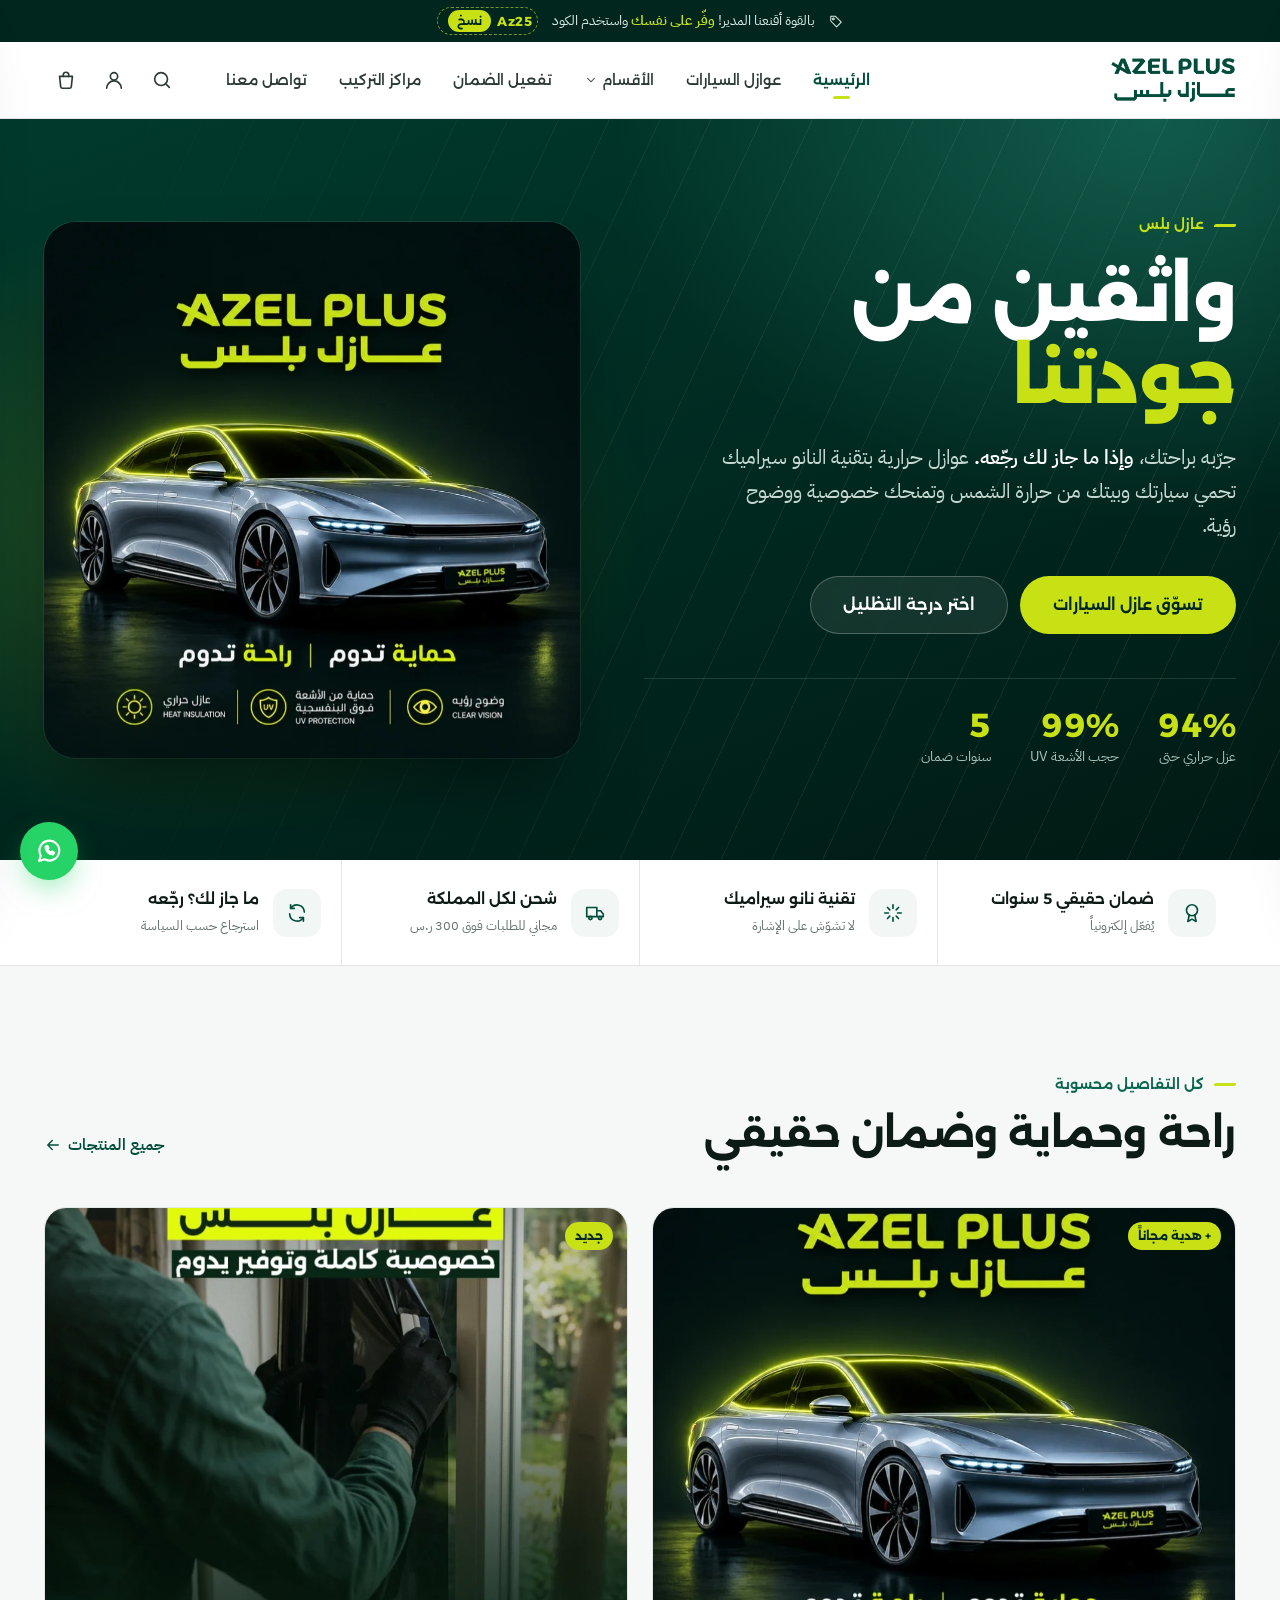
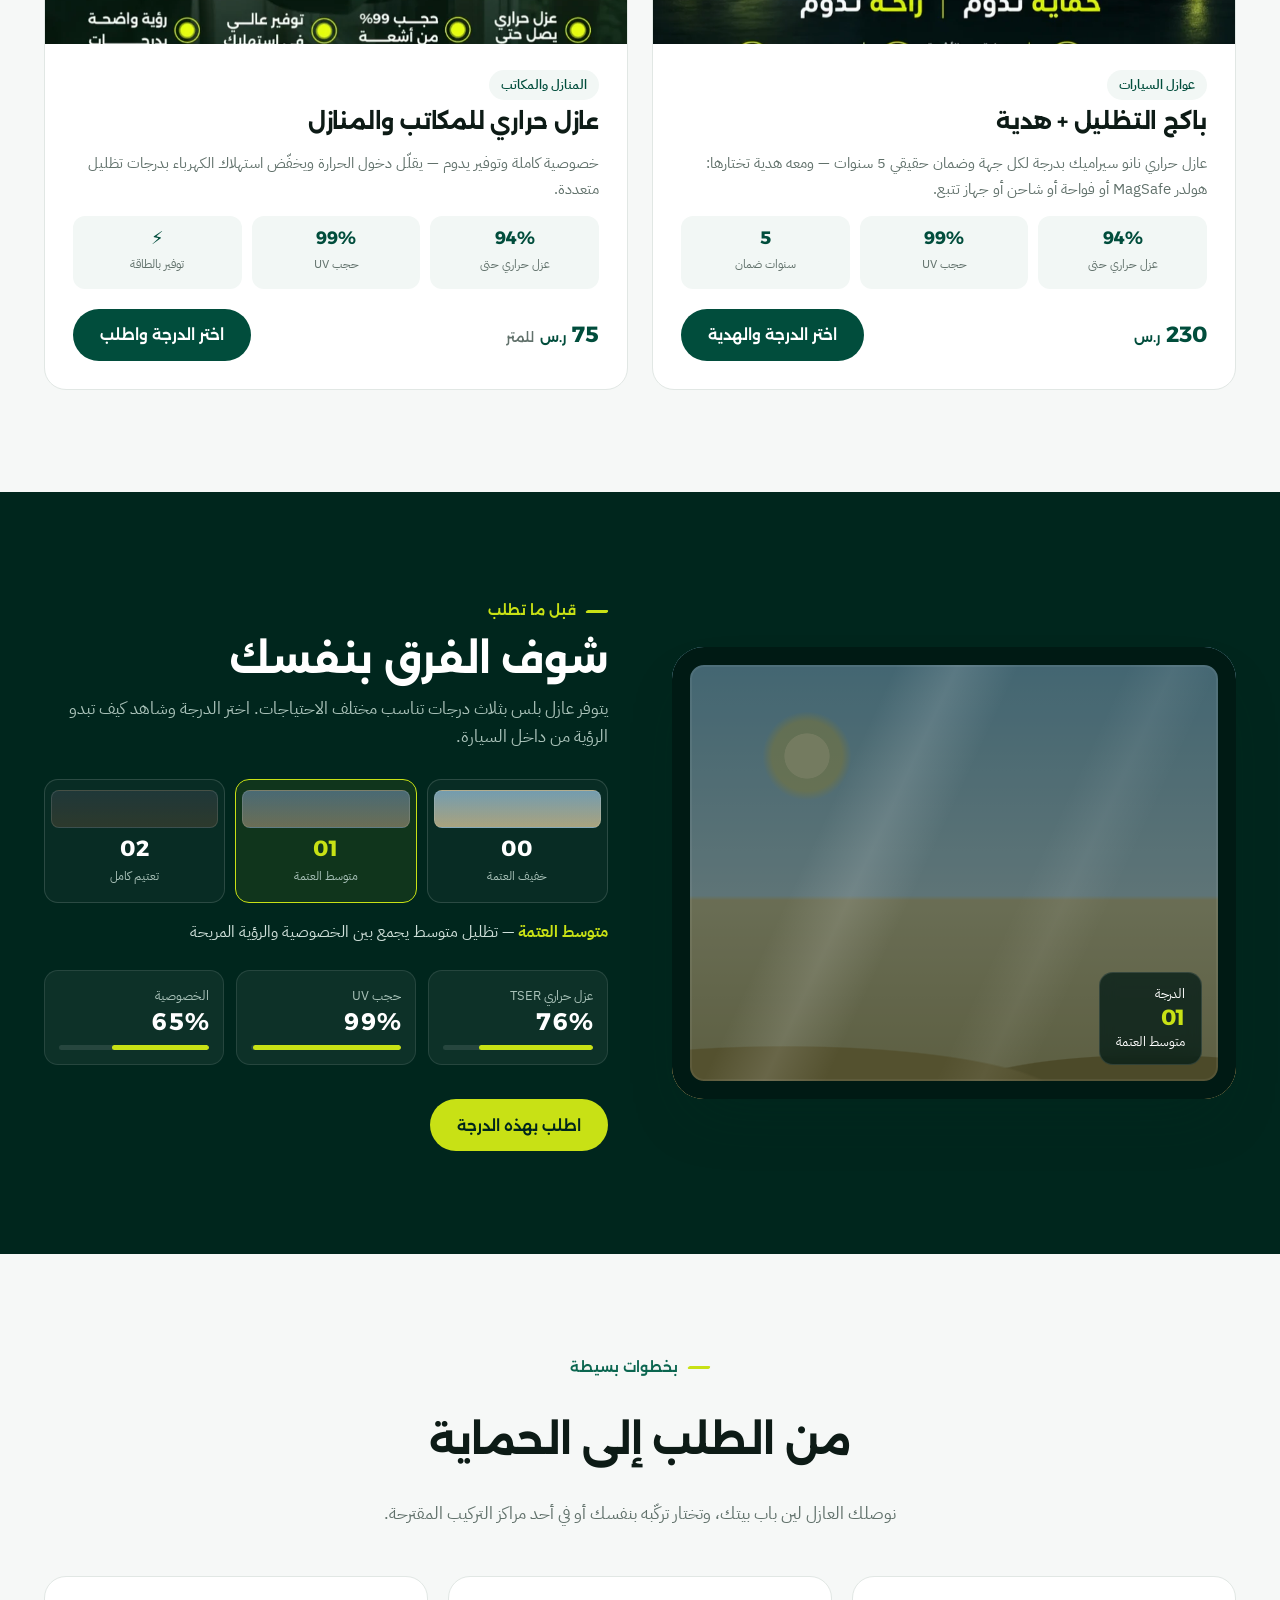
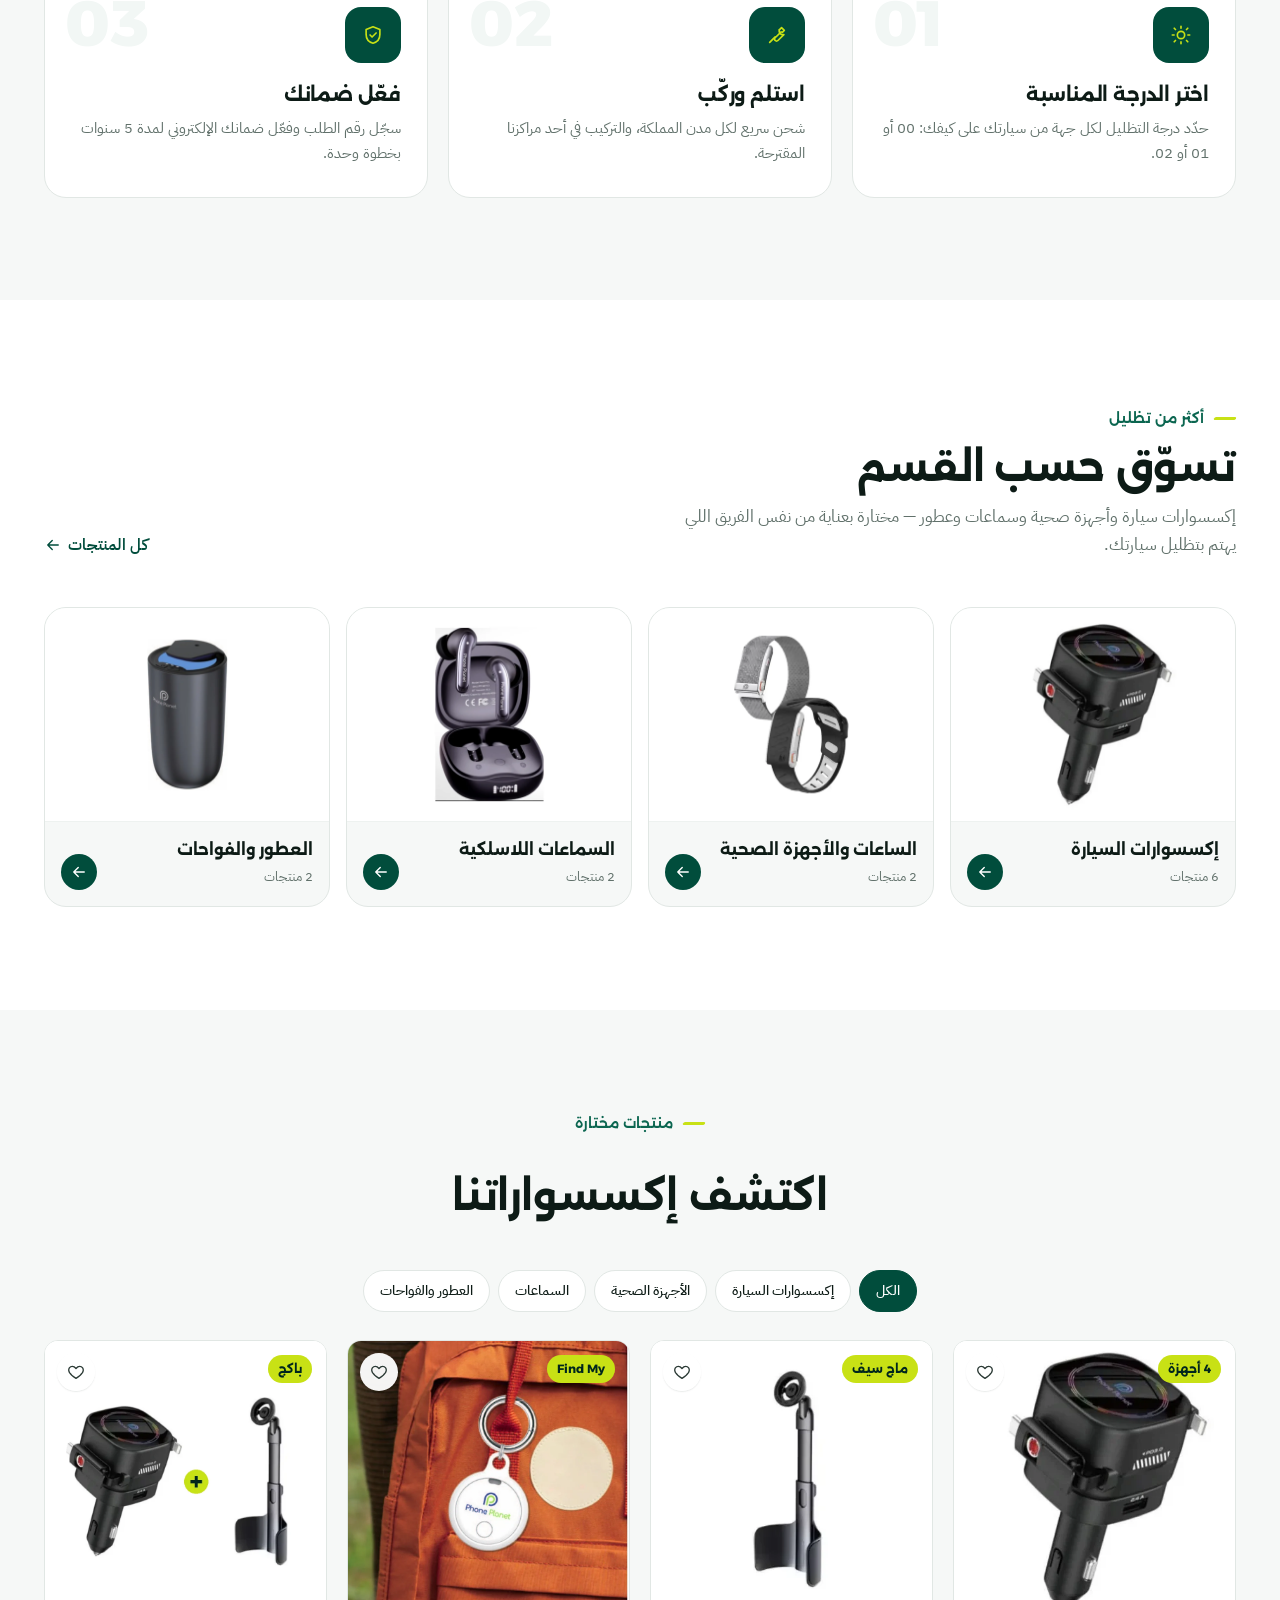
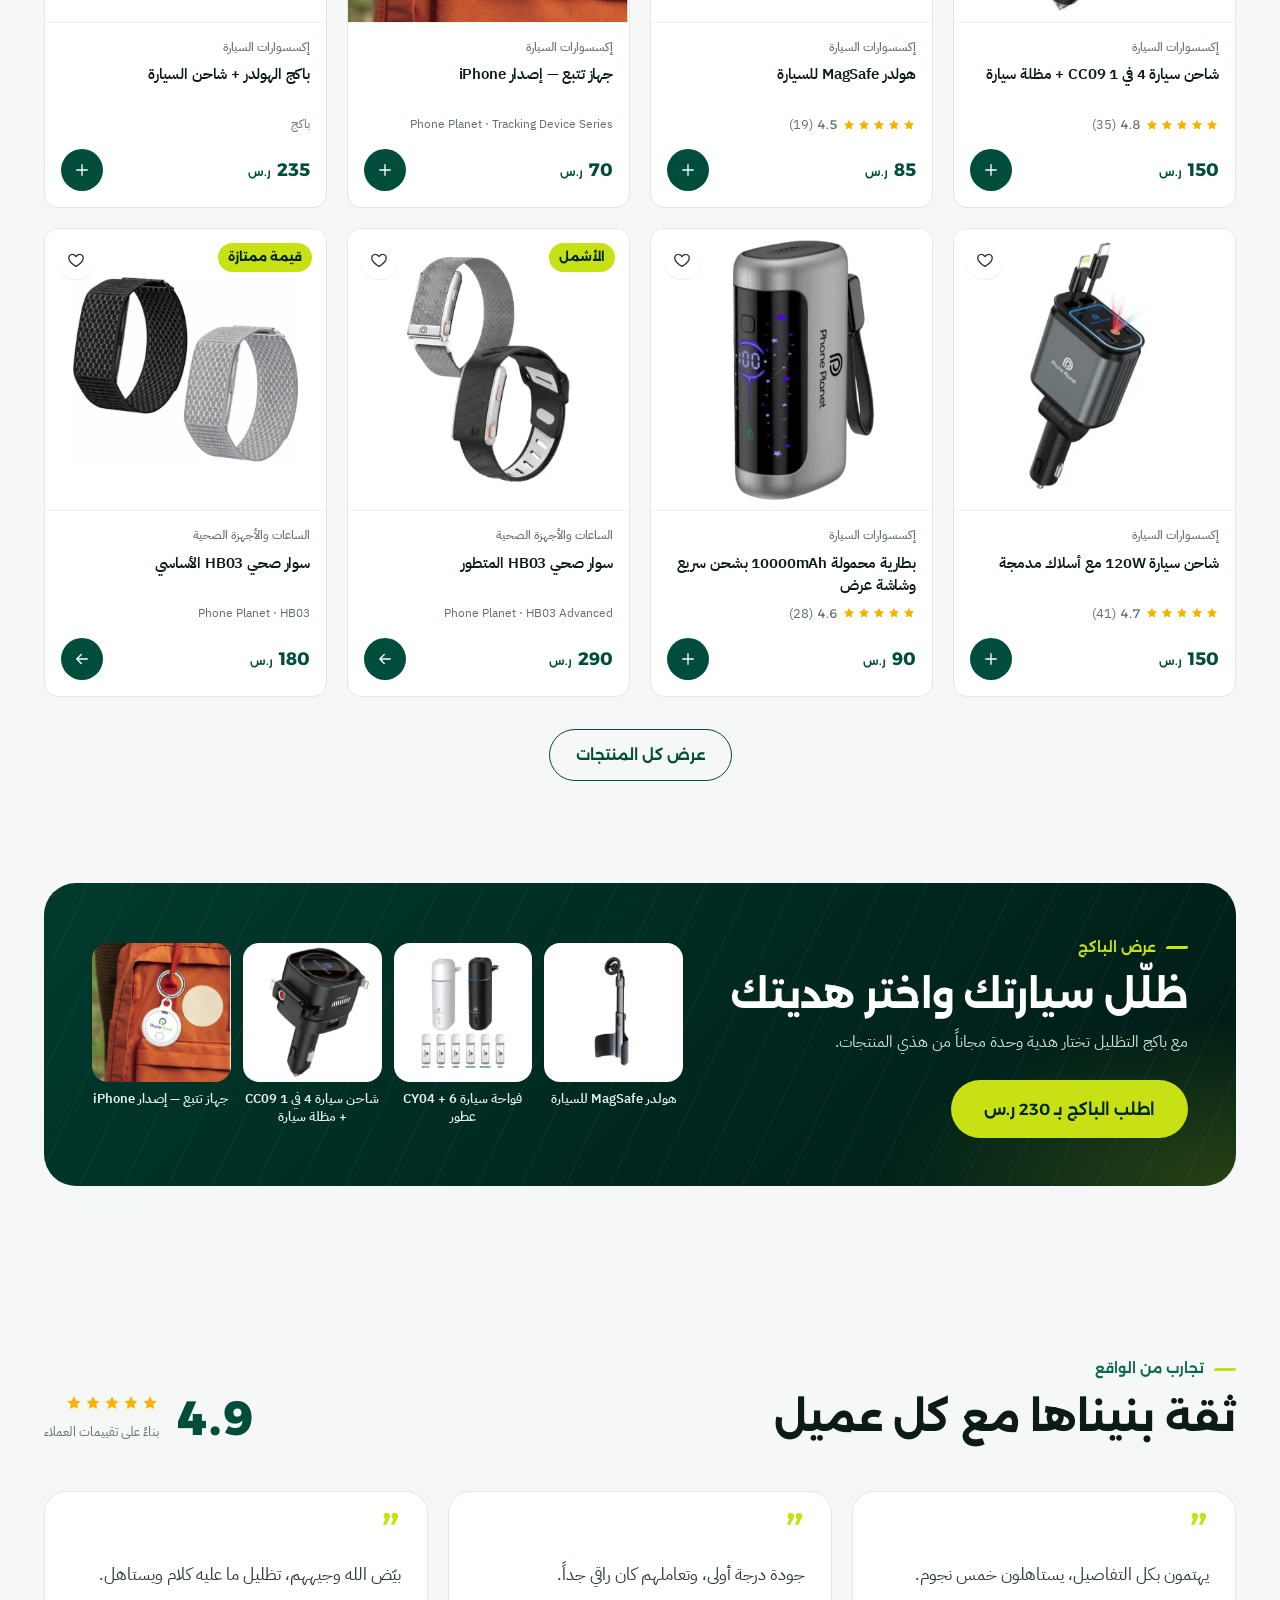
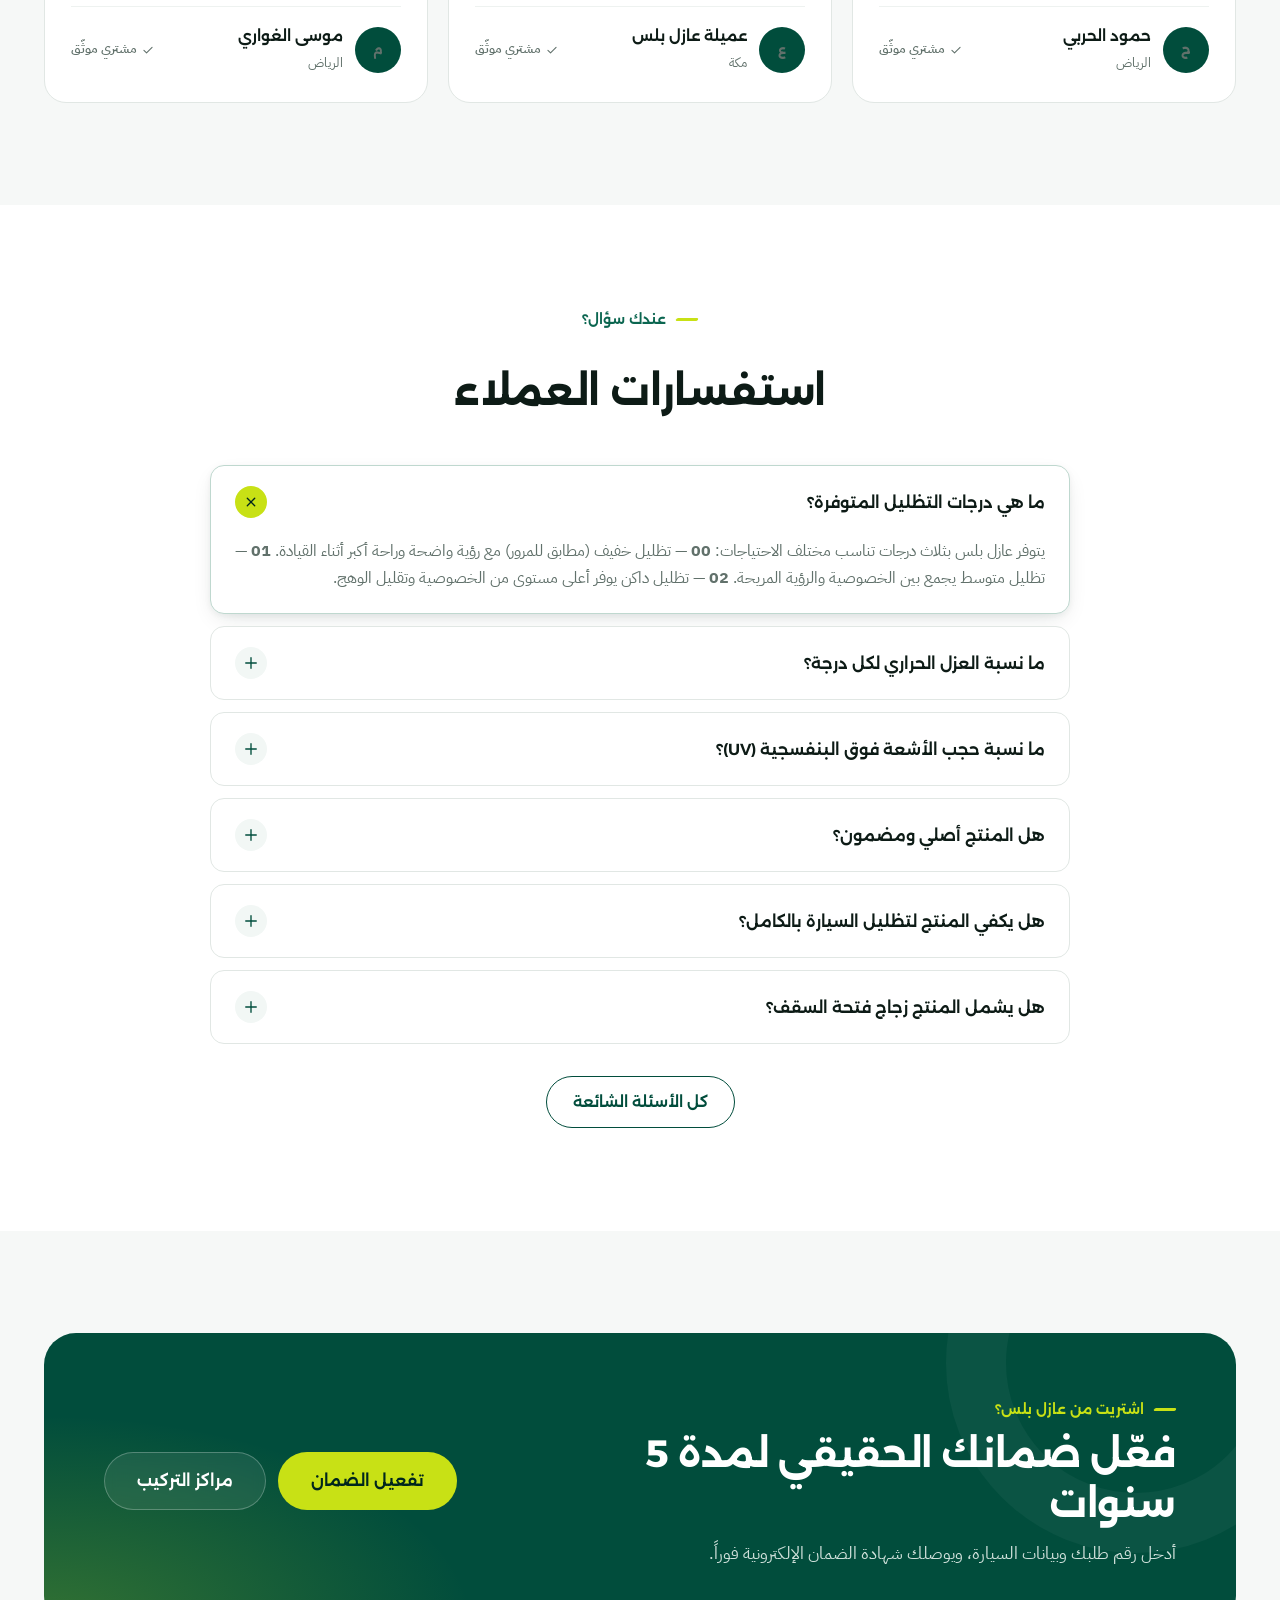
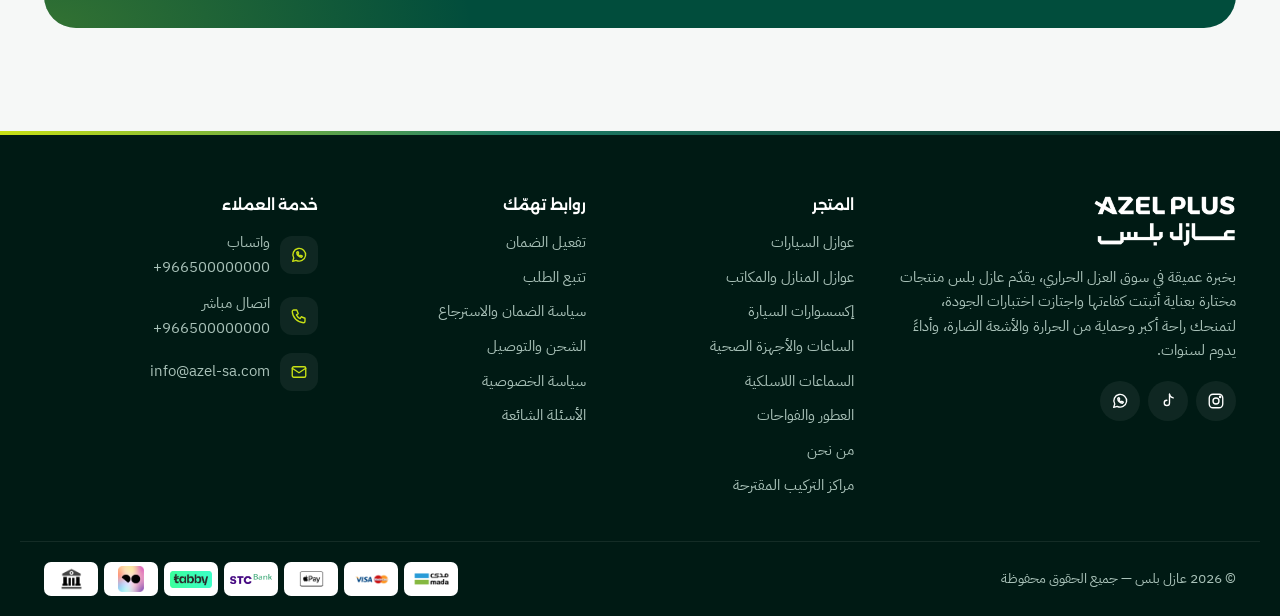
==== index.html @ fbd237c5 "Fix horizontal overflow on mobile - Shop: category pills row widened the grid column to 645px; let l" ====
<!doctype html>
<html lang="ar" dir="rtl">
<head>
  <meta charset="utf-8">
  <meta name="viewport" content="width=device-width, initial-scale=1">
  <title>عازل بلس | عازل حراري وتظليل سيارات ضد حرارة الشمس</title>
  <meta name="description" content="عازل بلس — عوازل حرارية بتقنية النانو سيراميك للسيارات والمنازل والمكاتب، حجب 99% من الأشعة فوق البنفسجية وضمان حقيقي 5 سنوات.">
  <meta name="theme-color" content="#014D3C">
  <link rel="icon" href="assets/img/logo.webp">
  <link rel="preconnect" href="https://fonts.googleapis.com">
  <link rel="preconnect" href="https://fonts.gstatic.com" crossorigin>
  <link href="https://fonts.googleapis.com/css2?family=Alexandria:wght@400;500;600;700;800&family=IBM+Plex+Sans+Arabic:wght@400;500;600;700&display=swap" rel="stylesheet">
  <link rel="stylesheet" href="assets/css/style.css?v=17">
</head>
<body>
<div id="site-header"></div>

<main>
  <!-- HERO -->
  <section class="hero on-dark">
    <div class="container hero-inner">
      <div>
        <span class="eyebrow">عازل بلس</span>
        <h1>واثقين من <em>جودتنا</em></h1>
        <p class="hero-lead">جرّبه براحتك، <strong>وإذا ما جاز لك رجّعه.</strong> عوازل حرارية بتقنية النانو سيراميك تحمي سيارتك وبيتك من حرارة الشمس وتمنحك خصوصية ووضوح رؤية.</p>
        <div class="hero-cta">
          <a href="product.html?id=car-film" class="btn btn-lime btn-lg">تسوّق عازل السيارات</a>
          <a href="#tint" class="btn btn-ghost-light btn-lg">اختر درجة التظليل</a>
        </div>
        <div class="hero-stats">
          <div><b class="num">94%</b><span>عزل حراري حتى</span></div>
          <div><b class="num">99%</b><span>حجب الأشعة UV</span></div>
          <div><b class="num">5</b><span>سنوات ضمان</span></div>
        </div>
      </div>
      <div class="hero-visual">
        <div class="hero-frame"><img src="assets/img/product-car.webp" alt="سيارة بعازل حراري من عازل بلس" width="900" height="898"></div>
      </div>
    </div>
  </section>

  <!-- TRUST -->
  <section class="trust">
    <div class="container trust-grid">
      <div class="trust-item"><span class="ico" data-i="award"></span><div><b>ضمان حقيقي 5 سنوات</b><span>يُفعّل إلكترونياً</span></div></div>
      <div class="trust-item"><span class="ico" data-i="sparkle"></span><div><b>تقنية نانو سيراميك</b><span>لا تشوّش على الإشارة</span></div></div>
      <div class="trust-item"><span class="ico" data-i="truck"></span><div><b>شحن لكل المملكة</b><span>مجاني للطلبات فوق 300 ر.س</span></div></div>
      <div class="trust-item"><span class="ico" data-i="refresh"></span><div><b>ما جاز لك؟ رجّعه</b><span>استرجاع حسب السياسة</span></div></div>
    </div>
  </section>

  <!-- MAIN PRODUCTS -->
  <section class="section">
    <div class="container">
      <div class="section-head">
        <div>
          <span class="eyebrow">كل التفاصيل محسوبة</span>
          <h2 class="section-title">راحة وحماية وضمان حقيقي</h2>
        </div>
        <a href="shop.html" class="link">جميع المنتجات <svg class="i i-sm" viewBox="0 0 24 24"><path d="M19 12H5M11 6l-6 6 6 6"/></svg></a>
      </div>
      <div class="feature-grid">
        <article class="feature-card reveal">
          <span class="badge">+ هدية مجاناً</span>
          <a href="product.html?id=car-film" class="feature-media"><img src="assets/img/product-car.webp" alt="عازل حراري للسيارات" loading="lazy"></a>
          <div class="feature-body">
            <div>
              <span class="chip">عوازل السيارات</span>
              <h3 class="mt-1"><a href="product.html?id=car-film">باكج التظليل + هدية</a></h3>
            </div>
            <p class="lead">عازل حراري نانو سيراميك بدرجة لكل جهة وضمان حقيقي 5 سنوات — ومعه هدية تختارها: هولدر MagSafe أو فواحة أو شاحن أو جهاز تتبع.</p>
            <div class="spec-list">
              <div class="spec"><b>94%</b><span>عزل حراري حتى</span></div>
              <div class="spec"><b>99%</b><span>حجب UV</span></div>
              <div class="spec"><b>5</b><span>سنوات ضمان</span></div>
            </div>
            <div class="feature-foot">
              <span class="price">230 <span class="cur">ر.س</span></span>
              <a href="product.html?id=car-film" class="btn">اختر الدرجة والهدية</a>
            </div>
          </div>
        </article>
        <article class="feature-card reveal">
          <span class="badge">جديد</span>
          <a href="product.html?id=home-film" class="feature-media"><img src="assets/img/product-home.webp" alt="عازل حراري للمنازل والمكاتب" loading="lazy"></a>
          <div class="feature-body">
            <div>
              <span class="chip">المنازل والمكاتب</span>
              <h3 class="mt-1"><a href="product.html?id=home-film">عازل حراري للمكاتب والمنازل</a></h3>
            </div>
            <p class="lead">خصوصية كاملة وتوفير يدوم — يقلّل دخول الحرارة ويخفّض استهلاك الكهرباء بدرجات تظليل متعددة.</p>
            <div class="spec-list">
              <div class="spec"><b>94%</b><span>عزل حراري حتى</span></div>
              <div class="spec"><b>99%</b><span>حجب UV</span></div>
              <div class="spec"><b>⚡</b><span>توفير بالطاقة</span></div>
            </div>
            <div class="feature-foot">
              <span class="price">75 <span class="cur">ر.س</span> <small>للمتر</small></span>
              <a href="product.html?id=home-film" class="btn">اختر الدرجة واطلب</a>
            </div>
          </div>
        </article>
      </div>
    </div>
  </section>

  <!-- TINT EXPLORER -->
  <section class="section bg-green on-dark" id="tint">
    <div class="container tint" data-tint data-default="01">
      <div class="tint-preview" aria-hidden="true">
        <div class="sun"></div><div class="dunes"></div>
        <div class="glass"></div><div class="glare"></div><div class="frame"></div>
        <div class="label">الدرجة<b data-t="label">01</b><span data-t="name">تظليل متوسط</span></div>
      </div>
      <div>
        <span class="eyebrow">قبل ما تطلب</span>
        <h2 class="section-title">شوف الفرق بنفسك</h2>
        <p class="section-sub">يتوفر عازل بلس بثلاث درجات تناسب مختلف الاحتياجات. اختر الدرجة وشاهد كيف تبدو الرؤية من داخل السيارة.</p>
        <div class="grades"></div>
        <p class="mt-2" style="color:#CFE0DA"><b style="color:var(--lime)" data-t="name"></b> — <span data-t="desc"></span></p>
        <div class="tint-stats">
          <div class="meter"><span>عزل حراري TSER</span><b class="num" data-t="heat">76%</b><div class="bar"><i data-bar="heat"></i></div></div>
          <div class="meter"><span>حجب UV</span><b class="num" data-t="uv">99%</b><div class="bar"><i data-bar="uv"></i></div></div>
          <div class="meter"><span>الخصوصية</span><b class="num" data-t="privacy">65%</b><div class="bar"><i data-bar="privacy"></i></div></div>
        </div>
        <div class="hero-cta"><a href="product.html?id=car-film" class="btn btn-lime" id="tint-cta">اطلب بهذه الدرجة</a></div>
      </div>
    </div>
  </section>

  <!-- HOW IT WORKS -->
  <section class="section">
    <div class="container">
      <div class="section-head center">
        <span class="eyebrow">بخطوات بسيطة</span>
        <h2 class="section-title">من الطلب إلى الحماية</h2>
        <p class="section-sub">نوصلك العازل لين باب بيتك، وتختار تركّبه بنفسك أو في أحد مراكز التركيب المقترحة.</p>
      </div>
      <div class="steps">
        <div class="step reveal"><span class="ico" data-i="sun"></span><h3>اختر الدرجة المناسبة</h3><p>حدّد درجة التظليل لكل جهة من سيارتك على كيفك: 00 أو 01 أو 02.</p></div>
        <div class="step reveal"><span class="ico" data-i="tool"></span><h3>استلم وركّب</h3><p>شحن سريع لكل مدن المملكة، والتركيب في أحد مراكزنا المقترحة.</p></div>
        <div class="step reveal"><span class="ico" data-i="shield"></span><h3>فعّل ضمانك</h3><p>سجّل رقم الطلب وفعّل ضمانك الإلكتروني لمدة 5 سنوات بخطوة وحدة.</p></div>
      </div>
    </div>
  </section>

  <!-- SHOP BY CATEGORY -->
  <section class="section bg-white">
    <div class="container">
      <div class="section-head">
        <div>
          <span class="eyebrow">أكثر من تظليل</span>
          <h2 class="section-title">تسوّق حسب القسم</h2>
          <p class="section-sub">إكسسوارات سيارة وأجهزة صحية وسماعات وعطور — مختارة بعناية من نفس الفريق اللي يهتم بتظليل سيارتك.</p>
        </div>
        <a href="shop.html" class="link">كل المنتجات <svg class="i i-sm" viewBox="0 0 24 24"><path d="M19 12H5M11 6l-6 6 6 6"/></svg></a>
      </div>
      <div class="cat-tiles" id="cat-tiles"></div>
    </div>
  </section>

  <!-- PRODUCT SHOWCASE -->
  <section class="section">
    <div class="container">
      <div class="section-head center">
        <span class="eyebrow">منتجات مختارة</span>
        <h2 class="section-title">اكتشف إكسسواراتنا</h2>
      </div>
      <div class="cat-pills showcase-tabs" id="showcase-tabs" role="tablist"></div>
      <div class="products" id="showcase"></div>
      <div class="text-center mt-4"><a href="shop.html" class="btn btn-outline" id="showcase-more">عرض كل المنتجات</a></div>
    </div>
  </section>

  <!-- GIFT BANNER -->
  <section class="section-sm" style="padding-top:0">
    <div class="container">
      <div class="gift-banner reveal">
        <div class="gb-text">
          <span class="eyebrow">عرض الباكج</span>
          <h2>ظلّل سيارتك واختر هديتك</h2>
          <p>مع باكج التظليل تختار هدية وحدة مجاناً من هذي المنتجات.</p>
          <a href="product.html?id=car-film" class="btn btn-lime btn-lg mt-3">اطلب الباكج بـ 230 ر.س</a>
        </div>
        <div class="gb-items" id="gb-items"></div>
      </div>
    </div>
  </section>

  <!-- REVIEWS -->
  <section class="section">
    <div class="container">
      <div class="section-head">
        <div>
          <span class="eyebrow">تجارب من الواقع</span>
          <h2 class="section-title">ثقة بنيناها مع كل عميل</h2>
        </div>
        <div class="rating-summary">
          <span class="big num">4.9</span>
          <div><span data-stars="5"></span><div class="muted" style="font-size:13px">بناءً على تقييمات العملاء</div></div>
        </div>
      </div>
      <div class="reviews">
        <figure class="review reveal"><q>يهتمون بكل التفاصيل، يستاهلون خمس نجوم.</q><figcaption class="reviewer"><span class="avatar">ح</span><div><b>حمود الحربي</b><span>الرياض</span></div><span class="verified"><svg class="i i-xs" viewBox="0 0 24 24"><path d="M5 12.5l4.5 4.5L19 7.5"/></svg> مشتري موثّق</span></figcaption></figure>
        <figure class="review reveal"><q>جودة درجة أولى، وتعاملهم كان راقي جداً.</q><figcaption class="reviewer"><span class="avatar">ع</span><div><b>عميلة عازل بلس</b><span>مكة</span></div><span class="verified"><svg class="i i-xs" viewBox="0 0 24 24"><path d="M5 12.5l4.5 4.5L19 7.5"/></svg> مشتري موثّق</span></figcaption></figure>
        <figure class="review reveal"><q>بيّض الله وجيههم، تظليل ما عليه كلام ويستاهل.</q><figcaption class="reviewer"><span class="avatar">م</span><div><b>موسى الغواري</b><span>الرياض</span></div><span class="verified"><svg class="i i-xs" viewBox="0 0 24 24"><path d="M5 12.5l4.5 4.5L19 7.5"/></svg> مشتري موثّق</span></figcaption></figure>
      </div>
    </div>
  </section>

  <!-- FAQ -->
  <section class="section bg-white" id="faq">
    <div class="container">
      <div class="section-head center">
        <span class="eyebrow">عندك سؤال؟</span>
        <h2 class="section-title">استفسارات العملاء</h2>
      </div>
      <div class="faq" id="home-faq"></div>
      <div class="text-center mt-4"><a href="#" class="btn btn-outline">كل الأسئلة الشائعة</a></div>
    </div>
  </section>

  <!-- CTA -->
  <section class="section">
    <div class="container">
      <div class="cta-band reveal">
        <div>
          <span class="eyebrow">اشتريت من عازل بلس؟</span>
          <h2 class="mt-1">فعّل ضمانك الحقيقي لمدة 5 سنوات</h2>
          <p>أدخل رقم طلبك وبيانات السيارة، ويوصلك شهادة الضمان الإلكترونية فوراً.</p>
        </div>
        <div class="cta-actions">
          <a href="https://warranty.azel-sa.com/" target="_blank" rel="noopener" class="btn btn-lime btn-lg">تفعيل الضمان</a>
          <a href="centers.html" class="btn btn-ghost-light btn-lg">مراكز التركيب</a>
        </div>
      </div>
    </div>
  </section>
</main>

<div id="site-footer"></div>
<script src="assets/js/main.js?v=17"></script>
<script src="assets/js/faq.js?v=17"></script>
<script>
  document.addEventListener("theme:ready", () => {
    renderFaq(document.getElementById("home-faq"), FAQ.slice(0, 6));

    // Category tiles (all except tint products already featured above)
    document.getElementById("cat-tiles").innerHTML = CATS.filter(c => !["cars", "homes"].includes(c.id)).map(c => {
      const n = PRODUCTS.filter(p => p.cat === c.id).length;
      return `<a href="shop.html?cat=${c.id}" class="cat-tile"><span class="ct-img"><img src="${c.img}" alt="" loading="lazy"></span><span class="ct-body"><b>${c.name}</b><small>${n} منتجات</small></span><span class="ct-go">${icon("arrowL", "i-sm")}</span></a>`;
    }).join("");

    // Showcase tabs
    const tabs = [{ id: "all", name: "الكل" }, ...CATS.filter(c => !["cars", "homes"].includes(c.id)).map(c => ({ id: c.id, name: c.short }))];
    const tabsEl = document.getElementById("showcase-tabs"), grid = document.getElementById("showcase"), more = document.getElementById("showcase-more");
    tabsEl.innerHTML = tabs.map((t, i) => `<button class="pill ${i ? "" : "active"}" data-tab-cat="${t.id}" role="tab">${t.name}</button>`).join("");
    const show = id => {
      const list = PRODUCTS.filter(p => !p.grades && (id === "all" || p.cat === id));
      grid.innerHTML = list.slice(0, 8).map(productCard).join("");
      more.href = id === "all" ? "shop.html" : `shop.html?cat=${id}`;
      tabsEl.querySelectorAll("[data-tab-cat]").forEach(b => b.classList.toggle("active", b.dataset.tabCat === id));
    };
    tabsEl.addEventListener("click", e => { const b = e.target.closest("[data-tab-cat]"); if (b) show(b.dataset.tabCat); });
    show("all");

    // Gift banner items
    const bundle = findProduct("car-film");
    document.getElementById("gb-items").innerHTML = bundle.gifts.map(findProduct).map(g => `<a href="product.html?id=${g.id}" class="gb-item"><span><img src="${g.img}" alt="" loading="lazy"></span><b>${g.name}</b></a>`).join("");
    const root = document.querySelector("[data-tint]"), cta = document.getElementById("tint-cta");
    root.addEventListener("grade", e => cta.href = "product.html?id=car-film&grade=" + e.detail.id);
    cta.href = "product.html?id=car-film&grade=" + root.dataset.selected;
  });
</script>
</body>
</html>
---- assets/css/style.css ----
/* =========================================================
   عازل بلس — Azel Plus Theme
   Design tokens + components (RTL first)
   ========================================================= */

:root {
  /* Brand */
  --green-950: #001A14;
  --green-900: #00261D;
  --green-800: #013A2D;
  --green-700: #014D3C; /* logo green */
  --green-600: #0B6650;
  --green-500: #1F806A;
  --green-200: #BFD8CF;
  --green-100: #E3EFEA;
  --green-50:  #F2F7F5;

  --lime:      #C8E115; /* brand lime */
  --lime-600:  #A8BF0A;
  --lime-200:  #E9F3A6;
  --lime-100:  #F5FAD6;

  /* Neutrals */
  --ink:    #0D1B16;
  --ink-2:  #2B3A35;
  --muted:  #61716B;
  --line:   #E1E7E4;
  --line-2: #EEF2F0;
  --bg:     #F6F8F7;
  --card:   #FFFFFF;

  --danger: #D92D20;
  --warn:   #E9A100;
  --ok:     #12935F;

  /* Type */
  --font-head: "Alexandria", "IBM Plex Sans Arabic", system-ui, sans-serif;
  --font-body: "IBM Plex Sans Arabic", system-ui, sans-serif;

  /* Shape */
  --r-sm: 8px;
  --r:    14px;
  --r-lg: 22px;
  --r-xl: 32px;

  --shadow-sm: 0 1px 2px rgba(1, 40, 30, .06), 0 1px 1px rgba(1, 40, 30, .04);
  --shadow:    0 8px 24px -8px rgba(1, 40, 30, .16), 0 2px 6px rgba(1, 40, 30, .05);
  --shadow-lg: 0 30px 60px -24px rgba(1, 40, 30, .35);

  --container: 1240px;
  --gutter: 24px;
  --header-h: 76px;
  --ease: cubic-bezier(.2, .7, .2, 1);
}

@media (max-width: 640px) {
  :root { --gutter: 16px; --header-h: 64px; }
}

/* ---------- Reset ---------- */
*, *::before, *::after { box-sizing: border-box; }
html { -webkit-text-size-adjust: 100%; scroll-behavior: smooth; }
body {
  margin: 0;
  font-family: var(--font-body);
  font-size: 16px;
  line-height: 1.7;
  color: var(--ink);
  background: var(--bg);
  -webkit-font-smoothing: antialiased;
  text-rendering: optimizeLegibility;
  overflow-x: hidden;
}
img, svg, video { display: block; max-width: 100%; }
img { height: auto; }
a { color: inherit; text-decoration: none; }
button, input, select, textarea { font: inherit; color: inherit; }
button { cursor: pointer; background: none; border: 0; padding: 0; }
h1, h2, h3, h4, h5 { font-family: var(--font-head); line-height: 1.3; margin: 0; font-weight: 700; letter-spacing: -.01em; }
p { margin: 0; }
ul, ol { margin: 0; padding: 0; list-style: none; }
:focus-visible { outline: 3px solid var(--lime); outline-offset: 2px; border-radius: 6px; }
::selection { background: var(--lime); color: var(--green-900); }

.container { width: 100%; max-width: var(--container); margin-inline: auto; padding-inline: var(--gutter); }
.sr-only { position: absolute; width: 1px; height: 1px; padding: 0; margin: -1px; overflow: hidden; clip: rect(0 0 0 0); border: 0; }
.num { font-family: var(--font-head); font-feature-settings: "tnum"; }

/* ---------- Icons ---------- */
.i { width: 22px; height: 22px; flex: none; stroke: currentColor; fill: none; stroke-width: 1.8; stroke-linecap: round; stroke-linejoin: round; }
.i-sm { width: 18px; height: 18px; }
.i-xs { width: 14px; height: 14px; }
.i-lg { width: 28px; height: 28px; }

/* ---------- Buttons ---------- */
.btn {
  --btn-bg: var(--green-700); --btn-fg: #fff; --btn-bd: transparent;
  display: inline-flex; align-items: center; justify-content: center; gap: 10px;
  height: 52px; padding: 0 26px;
  border-radius: 999px; border: 1.5px solid var(--btn-bd);
  background: var(--btn-bg); color: var(--btn-fg);
  font-family: var(--font-head); font-weight: 600; font-size: 15px; white-space: nowrap;
  transition: transform .2s var(--ease), background .2s, box-shadow .2s, color .2s;
}
.btn:hover { transform: translateY(-1px); box-shadow: var(--shadow); }
.btn:active { transform: translateY(0); }
.btn-lime { --btn-bg: var(--lime); --btn-fg: var(--green-900); }
.btn-lime:hover { --btn-bg: #D4EA2A; }
.btn-dark { --btn-bg: var(--green-900); }
.btn-outline { --btn-bg: transparent; --btn-fg: var(--green-700); --btn-bd: var(--green-700); }
.btn-outline:hover { --btn-bg: var(--green-700); --btn-fg: #fff; }
.btn-ghost-light { --btn-bg: rgba(255,255,255,.08); --btn-fg: #fff; --btn-bd: rgba(255,255,255,.25); backdrop-filter: blur(6px); }
.btn-ghost-light:hover { --btn-bg: rgba(255,255,255,.16); }
.btn-sm { height: 40px; padding: 0 18px; font-size: 14px; }
.btn-lg { height: 58px; padding: 0 32px; font-size: 16px; }
.btn-block { width: 100%; }
.btn-icon { width: 44px; height: 44px; padding: 0; border-radius: 50%; }

.link { color: var(--green-700); font-weight: 600; display: inline-flex; align-items: center; gap: 6px; }
.link:hover { color: var(--green-500); }

/* ---------- Chips / badges ---------- */
.chip {
  display: inline-flex; align-items: center; gap: 6px;
  padding: 6px 12px; border-radius: 999px;
  background: var(--green-50); color: var(--green-700);
  font-size: 13px; font-weight: 600; line-height: 1.4;
}
.chip-lime { background: var(--lime); color: var(--green-900); }
.chip-dark { background: rgba(255,255,255,.08); color: #fff; border: 1px solid rgba(255,255,255,.14); }
.badge {
  position: absolute; top: 14px; inset-inline-start: 14px; z-index: 2;
  padding: 4px 10px; border-radius: 999px; font-size: 12px; font-weight: 700;
  background: var(--lime); color: var(--green-900); font-family: var(--font-head);
}
.badge-dark { background: var(--green-900); color: var(--lime); }

.eyebrow {
  display: inline-flex; align-items: center; gap: 10px;
  font-family: var(--font-head); font-weight: 600; font-size: 14px;
  color: var(--green-600);
}
.eyebrow::before { content: ""; width: 22px; height: 3px; border-radius: 3px; background: var(--lime); transform: skewX(-25deg); }
.on-dark .eyebrow { color: var(--lime); }

/* ---------- Announcement bar ---------- */
.topbar {
  background: var(--green-900); color: #DCE8E3; font-size: 13.5px;
  position: relative; z-index: 60;
}
.topbar .container { display: flex; align-items: center; justify-content: center; gap: 14px; min-height: 42px; flex-wrap: wrap; padding-block: 6px; text-align: center; }
.topbar strong { color: var(--lime); font-weight: 600; }
.coupon {
  display: inline-flex; align-items: center; gap: 6px;
  padding: 2px 4px 2px 10px; border-radius: 999px;
  border: 1px dashed rgba(200, 225, 21, .6); color: var(--lime);
  font-family: var(--font-head); font-weight: 700; letter-spacing: .04em; font-size: 13px;
}
.coupon span { background: var(--lime); color: var(--green-900); border-radius: 999px; padding: 1px 9px; font-size: 12px; font-weight: 600; letter-spacing: 0; }
.coupon:hover span { background: #fff; }

/* ---------- Header ---------- */
.site-header {
  position: sticky; top: 0; z-index: 50;
  background: rgba(255,255,255,.92); backdrop-filter: saturate(160%) blur(14px);
  border-bottom: 1px solid var(--line);
  transition: box-shadow .25s;
}
.site-header.scrolled { box-shadow: 0 6px 24px -12px rgba(1,40,30,.18); }
.header-inner { height: var(--header-h); display: flex; align-items: center; gap: 28px; }
.logo { display: block; flex: none; }
.logo img { height: 46px; width: auto; }
@media (max-width: 640px) { .logo img { height: 38px; } }

.main-nav { display: flex; align-items: center; gap: 4px; margin-inline-start: auto; }
.main-nav a {
  position: relative; padding: 10px 14px; border-radius: 999px;
  font-family: var(--font-head); font-size: 14.5px; font-weight: 500; color: var(--ink-2);
  transition: color .2s, background .2s;
}
.main-nav a:hover { color: var(--green-700); background: var(--green-50); }
.main-nav a.active { color: var(--green-700); font-weight: 600; }
.main-nav a.active::after { content: ""; position: absolute; bottom: 3px; inset-inline: 40%; height: 3px; border-radius: 3px; background: var(--lime); }

.header-actions { display: flex; align-items: center; gap: 4px; margin-inline-start: auto; }
.main-nav + .header-actions { margin-inline-start: 0; }
.h-btn {
  position: relative; width: 44px; height: 44px; border-radius: 50%;
  display: grid; place-items: center; color: var(--ink-2);
  transition: background .2s, color .2s;
}
.h-btn:hover { background: var(--green-50); color: var(--green-700); }
.h-btn .count {
  position: absolute; top: 4px; inset-inline-end: 2px;
  min-width: 19px; height: 19px; padding: 0 5px; border-radius: 999px;
  background: var(--lime); color: var(--green-900); border: 2px solid #fff;
  font-size: 11px; font-weight: 700; line-height: 15px; text-align: center; font-family: var(--font-head);
}
.h-btn .count:empty, .h-btn .count[data-n="0"] { display: none; }
.menu-toggle { display: none; }

@media (max-width: 1024px) {
  .main-nav { display: none; }
  .menu-toggle { display: grid; }
  .header-inner { gap: 8px; }
  .logo { margin-inline: auto; }
  .header-actions { margin-inline-start: 0; }
  .header-actions .hide-sm { display: none; }
}

/* Search panel */
.search-panel {
  position: absolute; inset-inline: 0; top: 100%;
  background: #fff; border-bottom: 1px solid var(--line); box-shadow: var(--shadow);
  padding: 20px 0 26px; display: none;
}
.search-panel.open { display: block; animation: drop .25s var(--ease); }
.search-field { position: relative; }
.search-field .i { position: absolute; inset-inline-start: 18px; top: 50%; transform: translateY(-50%); color: var(--muted); }
.search-field input {
  width: 100%; height: 58px; padding-inline: 52px 20px; border-radius: 999px;
  border: 1.5px solid var(--line); background: var(--bg); font-size: 16px; outline: none;
}
.search-field input:focus { border-color: var(--green-700); background: #fff; }
.search-tags { display: flex; gap: 8px; flex-wrap: wrap; margin-top: 14px; align-items: center; font-size: 14px; color: var(--muted); }
.search-tags a { padding: 5px 12px; border-radius: 999px; background: var(--green-50); color: var(--green-700); font-weight: 500; }
.search-tags a:hover { background: var(--green-100); }
@keyframes drop { from { opacity: 0; transform: translateY(-8px); } to { opacity: 1; transform: none; } }

/* ---------- Drawers ---------- */
.overlay {
  position: fixed; inset: 0; z-index: 90; background: rgba(0, 26, 20, .5);
  backdrop-filter: blur(2px); opacity: 0; visibility: hidden; transition: opacity .3s, visibility .3s;
}
.overlay.open { opacity: 1; visibility: visible; }
.drawer {
  position: fixed; top: 0; bottom: 0; z-index: 100; width: min(420px, 92vw);
  background: #fff; display: flex; flex-direction: column;
  transition: transform .4s var(--ease); box-shadow: var(--shadow-lg);
}
.drawer-end { inset-inline-end: 0; transform: translateX(-105%); }
.drawer-start { inset-inline-start: 0; transform: translateX(105%); }
.drawer.open { transform: none; }
.drawer-head { display: flex; align-items: center; justify-content: space-between; padding: 18px 22px; border-bottom: 1px solid var(--line); }
.drawer-head h3 { font-size: 18px; display: flex; align-items: center; gap: 8px; }
.drawer-body { flex: 1; overflow-y: auto; padding: 18px 22px; }
.drawer-foot { padding: 18px 22px 22px; border-top: 1px solid var(--line); background: var(--bg); }

.mobile-nav a {
  display: flex; align-items: center; justify-content: space-between;
  padding: 15px 4px; border-bottom: 1px solid var(--line-2);
  font-family: var(--font-head); font-weight: 500; font-size: 16px;
}
.mobile-nav a .i { color: var(--muted); }
.mobile-nav a.active { color: var(--green-700); }
.mobile-contact { margin-top: 24px; display: grid; gap: 10px; }

/* Mini cart */
.mini-item { display: grid; grid-template-columns: 72px 1fr auto; gap: 14px; padding: 14px 0; border-bottom: 1px solid var(--line-2); align-items: center; }
.mini-item img { width: 72px; height: 72px; object-fit: cover; border-radius: 12px; background: var(--green-50); }
.mini-item h4 { font-family: var(--font-body); font-size: 14px; font-weight: 600; line-height: 1.5; }
.mini-item .meta { font-size: 12.5px; color: var(--muted); }
.mini-item .price { font-family: var(--font-head); font-weight: 700; font-size: 14px; color: var(--green-700); }
.cart-empty { text-align: center; padding: 50px 10px; color: var(--muted); }
.cart-empty .empty-ico { width: 84px; height: 84px; margin: 0 auto 16px; border-radius: 50%; display: grid; place-items: center; background: var(--green-50); color: var(--green-700); }
.cart-empty h4 { color: var(--ink); font-size: 18px; margin-bottom: 6px; }
.sum-row { display: flex; justify-content: space-between; align-items: center; font-size: 15px; margin-bottom: 6px; }
.sum-row.total { font-family: var(--font-head); font-weight: 700; font-size: 18px; color: var(--ink); }
.free-ship { font-size: 13px; color: var(--muted); margin-bottom: 14px; }
.progress { height: 6px; background: var(--line); border-radius: 6px; overflow: hidden; margin-top: 8px; }
.progress span { display: block; height: 100%; background: linear-gradient(90deg, var(--green-600), var(--lime)); border-radius: 6px; transition: width .4s var(--ease); }

/* ---------- Sections ---------- */
.section { padding-block: clamp(56px, 8vw, 104px); }
.section-sm { padding-block: clamp(40px, 5vw, 64px); }
.section-head { display: flex; align-items: flex-end; justify-content: space-between; gap: 24px; margin-bottom: clamp(28px, 4vw, 48px); flex-wrap: wrap; }
.section-head.center { flex-direction: column; align-items: center; text-align: center; }
.section-title { font-size: clamp(26px, 3.4vw, 40px); margin-top: 10px; }
.section-sub { color: var(--muted); margin-top: 10px; max-width: 560px; font-size: 16.5px; }
.bg-white { background: #fff; }
.bg-green { background: var(--green-900); color: #fff; }
.on-dark .section-sub, .bg-green .section-sub { color: #A9C2B9; }

/* ---------- Hero ---------- */
.hero {
  position: relative; overflow: hidden; isolation: isolate;
  background: var(--green-900); color: #fff;
}
.hero::before {
  content: ""; position: absolute; inset: 0; z-index: -1;
  background:
    radial-gradient(60% 70% at 15% 55%, rgba(200,225,21,.18), transparent 60%),
    radial-gradient(70% 90% at 90% 0%, rgba(31,128,106,.55), transparent 60%),
    linear-gradient(160deg, var(--green-800), var(--green-950));
}
.hero::after { /* diagonal slats — echo of the logo's slanted A */
  content: ""; position: absolute; inset: 0; z-index: -1; opacity: .06;
  background: repeating-linear-gradient(115deg, #fff 0 1px, transparent 1px 46px);
  mask-image: linear-gradient(90deg, transparent, #000 60%);
  -webkit-mask-image: linear-gradient(90deg, transparent, #000 60%);
}
.hero-inner { display: grid; grid-template-columns: 1.05fr .95fr; gap: clamp(32px, 5vw, 72px); align-items: center; padding-block: clamp(48px, 7vw, 96px); }
.hero h1 { font-size: clamp(38px, 5.6vw, 72px); font-weight: 800; line-height: 1.15; margin-top: 18px; }
.hero h1 em { font-style: normal; color: var(--lime); position: relative; white-space: nowrap; }
.hero-lead { font-size: clamp(17px, 1.6vw, 20px); color: #C5D7D0; margin-top: 20px; max-width: 520px; }
.hero-lead strong { color: #fff; font-weight: 600; }
.hero-cta { display: flex; gap: 12px; margin-top: 34px; flex-wrap: wrap; }
.hero-stats { display: grid; grid-template-columns: repeat(3, auto); justify-content: start; gap: clamp(20px, 3vw, 44px); margin-top: 44px; padding-top: 28px; border-top: 1px solid rgba(255,255,255,.12); }
.hero-stats b { display: block; font-family: var(--font-head); font-size: clamp(24px, 2.6vw, 34px); color: var(--lime); line-height: 1.1; }
.hero-stats span { font-size: 13.5px; color: #A9C2B9; }

.hero-visual { position: relative; }
.hero-frame {
  position: relative; border-radius: var(--r-xl); overflow: hidden;
  box-shadow: 0 40px 80px -30px rgba(0,0,0,.6), 0 0 0 1px rgba(255,255,255,.08);
  aspect-ratio: 1 / 1;
}
.hero-frame img { width: 100%; height: 100%; object-fit: cover; }
.hero-float {
  position: absolute; display: flex; align-items: center; gap: 12px;
  background: rgba(255,255,255,.96); color: var(--ink); border-radius: 18px; padding: 12px 16px 12px 18px;
  box-shadow: var(--shadow-lg); font-size: 13px; line-height: 1.4;
  animation: float 6s ease-in-out infinite;
}
.hero-float b { display: block; font-family: var(--font-head); font-size: 15px; }
.hero-float .ico { width: 42px; height: 42px; border-radius: 12px; display: grid; place-items: center; background: var(--green-700); color: var(--lime); flex: none; }
.hero-float.f1 { top: 9%; inset-inline-start: -28px; }
.hero-float.f2 { bottom: 10%; inset-inline-end: -24px; animation-delay: -3s; }
@keyframes float { 0%,100% { transform: translateY(0); } 50% { transform: translateY(-10px); } }

@media (max-width: 960px) {
  .hero-inner { grid-template-columns: 1fr; }
  .hero-visual { max-width: 520px; width: 100%; margin-inline: auto; }
  .hero-float.f1 { inset-inline-start: 8px; }
  .hero-float.f2 { inset-inline-end: 8px; }
}
@media (max-width: 520px) {
  .hero-stats { grid-template-columns: repeat(3, 1fr); gap: 12px; }
  .hero-cta .btn { flex: 1; }
  .hero-float { padding: 8px 12px; font-size: 12px; }
  .hero-float .ico { width: 34px; height: 34px; }
}

/* ---------- Trust strip ---------- */
.trust { background: #fff; border-bottom: 1px solid var(--line); }
.trust-grid { display: grid; grid-template-columns: repeat(4, 1fr); }
.trust-item { display: flex; align-items: center; gap: 14px; padding: 26px 20px; }
.trust-item + .trust-item { border-inline-start: 1px solid var(--line); }
.trust-item .ico { width: 48px; height: 48px; border-radius: 14px; background: var(--green-50); color: var(--green-700); display: grid; place-items: center; flex: none; }
.trust-item b { display: block; font-family: var(--font-head); font-size: 15px; font-weight: 600; }
.trust-item span { font-size: 13px; color: var(--muted); }
@media (max-width: 960px) {
  .trust-grid { grid-template-columns: repeat(2, 1fr); }
  .trust-item:nth-child(3) { border-inline-start: 0; }
  .trust-item:nth-child(n+3) { border-top: 1px solid var(--line); }
}
@media (max-width: 520px) {
  .trust-item { flex-direction: column; text-align: center; gap: 8px; padding: 20px 10px; }
}

/* ---------- Feature product (big cards) ---------- */
.feature-grid { display: grid; grid-template-columns: repeat(2, 1fr); gap: 24px; }
.feature-card {
  position: relative; display: grid; grid-template-rows: auto 1fr;
  background: #fff; border-radius: var(--r-lg); overflow: hidden; border: 1px solid var(--line);
  transition: transform .35s var(--ease), box-shadow .35s;
}
.feature-card:hover { transform: translateY(-4px); box-shadow: var(--shadow-lg); }
.feature-media { aspect-ratio: 4 / 3; overflow: hidden; background: var(--green-900); }
.feature-media img { width: 100%; height: 100%; object-fit: cover; transition: transform .8s var(--ease); }
.feature-card:hover .feature-media img { transform: scale(1.04); }
.feature-body { padding: 26px 28px 28px; display: flex; flex-direction: column; gap: 14px; }
.feature-body h3 { font-size: 22px; }
.feature-body .lead { color: var(--muted); font-size: 15px; }
.spec-list { display: grid; grid-template-columns: repeat(3, 1fr); gap: 10px; }
.spec { background: var(--green-50); border-radius: 12px; padding: 12px; text-align: center; }
.spec b { display: block; font-family: var(--font-head); color: var(--green-700); font-size: 18px; line-height: 1.2; }
.spec span { font-size: 12px; color: var(--muted); }
.feature-foot { display: flex; align-items: center; justify-content: space-between; gap: 12px; margin-top: auto; padding-top: 6px; flex-wrap: wrap; }
@media (max-width: 860px) { .feature-grid { grid-template-columns: 1fr; } }

/* Price */
.price { font-family: var(--font-head); font-weight: 700; color: var(--green-700); font-size: 22px; display: inline-flex; align-items: baseline; gap: 6px; }
.price small { font-size: .6em; font-weight: 500; color: var(--muted); }
.price del { font-size: .62em; font-weight: 500; color: var(--muted); }
.cur { font-size: .62em; font-weight: 600; }

/* ---------- Product card ---------- */
.products { display: grid; grid-template-columns: repeat(4, 1fr); gap: 20px; }
.products.cols-3 { grid-template-columns: repeat(3, 1fr); }
@media (max-width: 1100px) { .products, .products.cols-3 { grid-template-columns: repeat(3, 1fr); } }
@media (max-width: 820px) { .products, .products.cols-3 { grid-template-columns: repeat(2, 1fr); gap: 14px; } }

.p-card {
  position: relative; display: flex; flex-direction: column;
  background: #fff; border: 1px solid var(--line); border-radius: var(--r);
  overflow: hidden; transition: box-shadow .3s, transform .3s var(--ease), border-color .3s;
}
.p-card:hover { box-shadow: var(--shadow); transform: translateY(-3px); border-color: var(--green-200); }
.p-media { position: relative; aspect-ratio: 1; background: #fff; overflow: hidden; display: block; }
.p-media img { width: 100%; height: 100%; object-fit: contain; transition: transform .6s var(--ease); }
.p-media.cover img { object-fit: cover; }
.p-card:hover .p-media img { transform: scale(1.05); }
.wish {
  position: absolute; top: 12px; inset-inline-end: 12px; z-index: 2;
  width: 38px; height: 38px; border-radius: 50%; display: grid; place-items: center;
  background: rgba(255,255,255,.95); color: var(--ink-2); box-shadow: var(--shadow-sm);
  transition: color .2s, transform .2s;
}
.wish:hover { transform: scale(1.08); color: var(--danger); }
.wish.on { color: var(--danger); }
.wish.on .i { fill: currentColor; }
.p-body { padding: 14px 16px 16px; display: flex; flex-direction: column; gap: 6px; flex: 1; border-top: 1px solid var(--line-2); }
.p-cat { font-size: 12px; color: var(--muted); font-weight: 500; }
.p-title { font-family: var(--font-body); font-size: 15px; font-weight: 600; line-height: 1.5; display: -webkit-box; -webkit-line-clamp: 2; -webkit-box-orient: vertical; overflow: hidden; min-height: 3em; }
.p-title a:hover { color: var(--green-700); }
.p-rating { display: flex; align-items: center; gap: 4px; font-size: 12.5px; color: var(--muted); }
.stars { display: inline-flex; gap: 1px; color: #F4B400; }
.stars .i { width: 14px; height: 14px; fill: currentColor; stroke: none; }
.stars .i.off { color: #D9DFDC; }
.rating-summary .stars .i { width: 18px; height: 18px; }
.p-foot { display: flex; align-items: center; justify-content: space-between; gap: 8px; margin-top: auto; padding-top: 8px; }
.p-foot .price { font-size: 18px; }
.add-btn {
  width: 42px; height: 42px; border-radius: 50%; flex: none;
  display: grid; place-items: center; background: var(--green-700); color: #fff;
  transition: background .2s, transform .2s, color .2s;
}
.add-btn:hover { background: var(--lime); color: var(--green-900); transform: rotate(-8deg) scale(1.05); }
.add-btn.added { background: var(--lime); color: var(--green-900); }
@media (max-width: 520px) {
  .p-body { padding: 12px; }
  .p-title { font-size: 13.5px; }
  .p-foot .price { font-size: 16px; }
  .add-btn { width: 38px; height: 38px; }
}

/* ---------- Tint explorer ---------- */
.tint { display: grid; grid-template-columns: 1fr 1fr; gap: clamp(28px, 5vw, 64px); align-items: center; }
.tint-preview {
  position: relative; border-radius: var(--r-xl); overflow: hidden; aspect-ratio: 5 / 4;
  background: linear-gradient(180deg, #8FC6E8 0%, #CFE8F4 55%, #E9D9A8 56%, #C9B57A 100%);
  box-shadow: var(--shadow-lg);
}
.tint-preview .sun { position: absolute; top: 14%; inset-inline-end: 16%; width: 90px; height: 90px; border-radius: 50%; background: radial-gradient(circle, #FFF7C2 0 35%, rgba(255,230,120,.6) 36% 55%, transparent 70%); }
.tint-preview .dunes { position: absolute; inset-inline: 0; bottom: 0; height: 48%; background:
  radial-gradient(120% 60% at 20% 100%, #B99A55 40%, transparent 41%),
  radial-gradient(90% 50% at 85% 100%, #A88A48 40%, transparent 41%); }
.tint-preview .glass {
  position: absolute; inset: 0; transition: background .5s var(--ease);
  background: rgba(3, 22, 17, var(--tint, .5));
}
.tint-preview .frame {
  position: absolute; inset: 0; pointer-events: none;
  border: 18px solid var(--green-950); border-radius: var(--r-xl);
  box-shadow: inset 0 0 0 2px rgba(255,255,255,.06);
}
.tint-preview .glare { position: absolute; inset: 0; background: linear-gradient(115deg, transparent 30%, rgba(255,255,255,.12) 38%, transparent 46%, transparent 60%, rgba(255,255,255,.06) 66%, transparent 72%); pointer-events: none; }
.tint-preview .label {
  position: absolute; bottom: 34px; inset-inline-start: 34px;
  background: rgba(0,26,20,.75); color: #fff; backdrop-filter: blur(8px);
  border: 1px solid rgba(255,255,255,.12);
  border-radius: 14px; padding: 10px 16px; font-size: 13px;
}
.tint-preview .label b { font-family: var(--font-head); color: var(--lime); font-size: 22px; display: block; line-height: 1.2; }

.grades { display: grid; grid-template-columns: repeat(3, 1fr); gap: 10px; margin-top: 28px; }
.grade {
  position: relative; border-radius: 14px; padding: 10px 6px 12px; text-align: center;
  border: 1.5px solid rgba(255,255,255,.14); background: rgba(255,255,255,.03);
  transition: border-color .2s, background .2s, transform .2s;
}
.grade:hover { transform: translateY(-2px); border-color: rgba(255,255,255,.35); }
.grade .sw { height: 38px; border-radius: 8px; margin-bottom: 8px; border: 1px solid rgba(255,255,255,.12); background: rgba(3,22,17,var(--a)); background-image: linear-gradient(rgba(3,22,17,var(--a)), rgba(3,22,17,var(--a))), linear-gradient(180deg, #9FD0EC, #E9D9A8); }
.grade b { font-family: var(--font-head); font-size: 22px; letter-spacing: .04em; display: block; line-height: 1.2; }
.grade span { font-size: 11.5px; color: #A9C2B9; }
.grade.active { border-color: var(--lime); background: rgba(200,225,21,.08); }
.grade.active b { color: var(--lime); }
.tint-stats { display: grid; grid-template-columns: repeat(3, 1fr); gap: 12px; margin-top: 24px; }
.meter { background: rgba(255,255,255,.05); border: 1px solid rgba(255,255,255,.1); border-radius: 14px; padding: 14px; }
.meter span { font-size: 12.5px; color: #A9C2B9; display: block; }
.meter b { font-family: var(--font-head); font-size: 24px; color: #fff; display: block; line-height: 1.3; }
.meter .bar { height: 5px; border-radius: 5px; background: rgba(255,255,255,.1); margin-top: 8px; overflow: hidden; }
.meter .bar i { display: block; height: 100%; background: var(--lime); border-radius: 5px; transition: width .5s var(--ease); }
@media (max-width: 900px) { .tint { grid-template-columns: 1fr; } }
@media (max-width: 520px) {
  .grades { gap: 8px; }
  .grade { padding: 8px 4px 10px; }
  .tint-stats { gap: 8px; } .meter { padding: 10px; } .meter b { font-size: 19px; }
  .tint-preview .frame { border-width: 10px; }
  .tint-preview .label { bottom: 22px; inset-inline-start: 22px; }
}
/* light variant of grades (product page) */
.light .grade { border-color: var(--line); background: #fff; }
.light .grade:hover { border-color: var(--green-200); }
.light .grade span { color: var(--muted); }
.light .grade.active { border-color: var(--green-700); background: var(--green-50); box-shadow: 0 0 0 3px rgba(1,77,60,.08); }
.light .grade.active b { color: var(--green-700); }

/* ---------- Steps ---------- */
.steps { display: grid; grid-template-columns: repeat(3, 1fr); gap: 20px; counter-reset: step; }
.step { position: relative; background: #fff; border: 1px solid var(--line); border-radius: var(--r-lg); padding: 30px 26px; overflow: hidden; }
.step::before {
  counter-increment: step; content: "0" counter(step);
  position: absolute; top: 14px; inset-inline-end: 20px;
  font-family: var(--font-head); font-weight: 800; font-size: 64px; line-height: 1; color: var(--green-50);
}
.step .ico { position: relative; width: 56px; height: 56px; border-radius: 16px; display: grid; place-items: center; background: var(--green-700); color: var(--lime); margin-bottom: 20px; }
.step h3 { position: relative; font-size: 19px; margin-bottom: 8px; }
.step p { position: relative; color: var(--muted); font-size: 15px; }
@media (max-width: 860px) { .steps { grid-template-columns: 1fr; } }

/* ---------- Reviews ---------- */
.reviews { display: grid; grid-template-columns: repeat(3, 1fr); gap: 20px; }
.review { margin: 0; background: #fff; border: 1px solid var(--line); border-radius: var(--r-lg); padding: 26px; display: flex; flex-direction: column; gap: 16px; }
.review q { quotes: none; font-size: 16.5px; line-height: 1.8; color: var(--ink-2); flex: 1; }
.review q::before { content: "”"; display: block; font-family: var(--font-head); font-size: 54px; line-height: .6; color: var(--lime); margin-bottom: 10px; }
.reviewer { display: flex; align-items: center; gap: 12px; padding-top: 16px; border-top: 1px solid var(--line-2); }
.avatar { width: 46px; height: 46px; border-radius: 50%; display: grid; place-items: center; background: var(--green-700); color: var(--lime); font-family: var(--font-head); font-weight: 700; font-size: 17px; flex: none; }
.reviewer b { display: block; font-family: var(--font-head); font-size: 15px; font-weight: 600; }
.reviewer span { font-size: 13px; color: var(--muted); }
.verified { margin-inline-start: auto; color: var(--ok); display: inline-flex; align-items: center; gap: 4px; font-size: 12px; font-weight: 600; }
.rating-summary { display: flex; align-items: center; gap: 16px; }
.rating-summary .big { font-family: var(--font-head); font-size: 48px; font-weight: 800; color: var(--green-700); line-height: 1; }
@media (max-width: 960px) { .reviews { grid-template-columns: 1fr; } }
@media (min-width: 640px) and (max-width: 960px) { .reviews { grid-template-columns: repeat(2, 1fr); } }

/* ---------- FAQ ---------- */
.faq { max-width: 860px; margin-inline: auto; display: grid; gap: 12px; }
.faq details { background: #fff; border: 1px solid var(--line); border-radius: var(--r); transition: border-color .2s, box-shadow .2s; }
.faq details[open] { border-color: var(--green-200); box-shadow: var(--shadow); }
.faq summary {
  list-style: none; cursor: pointer; display: flex; align-items: center; justify-content: space-between; gap: 16px;
  padding: 20px 24px; font-family: var(--font-head); font-weight: 600; font-size: 16px;
}
.faq summary::-webkit-details-marker { display: none; }
.faq summary .tog { width: 32px; height: 32px; border-radius: 50%; display: grid; place-items: center; background: var(--green-50); color: var(--green-700); flex: none; transition: transform .3s var(--ease), background .2s; }
.faq details[open] summary .tog { transform: rotate(45deg); background: var(--lime); color: var(--green-900); }
.faq .ans { padding: 0 24px 22px; color: var(--muted); font-size: 15.5px; }
.faq-cats { display: flex; gap: 8px; flex-wrap: wrap; justify-content: center; margin-bottom: 28px; }

/* ---------- CTA band ---------- */
.cta-band {
  position: relative; overflow: hidden; isolation: isolate;
  border-radius: var(--r-xl); background: var(--green-700); color: #fff;
  padding: clamp(32px, 5vw, 60px); display: grid; grid-template-columns: 1.2fr 1fr; gap: 32px; align-items: center;
}
.cta-band::before { content: ""; position: absolute; inset: 0; z-index: -1; background: radial-gradient(60% 120% at 0% 100%, rgba(200,225,21,.25), transparent 60%); }
.cta-band::after { content: ""; position: absolute; z-index: -1; width: 380px; height: 380px; inset-inline-start: -90px; top: -160px; border: 60px solid rgba(255,255,255,.04); border-radius: 50%; }
.cta-band .eyebrow { color: var(--lime); }
.cta-band h2 { font-size: clamp(26px, 3.2vw, 38px); }
.cta-band p { color: #CFE0DA; margin-top: 12px; font-size: 16.5px; }
.cta-actions { display: flex; gap: 12px; justify-content: flex-end; flex-wrap: wrap; }
@media (max-width: 860px) { .cta-band { grid-template-columns: 1fr; } .cta-actions { justify-content: flex-start; } }

.split-cards { display: grid; grid-template-columns: 1fr 1fr; gap: 20px; }
.mini-cta { display: flex; align-items: center; gap: 18px; padding: 26px; border-radius: var(--r-lg); background: #fff; border: 1px solid var(--line); transition: border-color .2s, box-shadow .2s; }
.mini-cta:hover { border-color: var(--green-200); box-shadow: var(--shadow); }
.mini-cta .ico { width: 60px; height: 60px; border-radius: 18px; display: grid; place-items: center; background: var(--lime-100); color: var(--green-700); flex: none; }
.mini-cta h3 { font-size: 18px; }
.mini-cta p { color: var(--muted); font-size: 14.5px; }
.mini-cta .arrow { margin-inline-start: auto; color: var(--green-700); }
@media (max-width: 760px) { .split-cards { grid-template-columns: 1fr; } }

/* ---------- Footer ---------- */
.site-footer { background: var(--green-950); color: #A9C2B9; margin-top: 0; position: relative; overflow: hidden; }
.site-footer::before { content: ""; position: absolute; inset-inline: 0; top: 0; height: 4px; background: linear-gradient(90deg, var(--lime), var(--green-500) 40%, transparent); }
.footer-top { display: grid; grid-template-columns: 1.5fr 1fr 1fr 1.2fr; gap: 40px; padding-block: 64px 44px; }
.footer-brand img { height: 52px; width: auto; margin-bottom: 18px; }
.footer-brand p { font-size: 14.5px; max-width: 340px; }
.site-footer h4 { color: #fff; font-size: 15px; margin-bottom: 16px; font-weight: 600; }
.footer-links { display: grid; gap: 10px; font-size: 14.5px; }
.footer-links a:hover { color: var(--lime); }
.footer-contact a { display: flex; align-items: center; gap: 10px; margin-bottom: 12px; font-size: 14.5px; }
.footer-contact a:hover { color: var(--lime); }
.footer-contact .ico { width: 38px; height: 38px; border-radius: 12px; display: grid; place-items: center; background: rgba(255,255,255,.06); color: var(--lime); flex: none; }
.socials { display: flex; gap: 8px; margin-top: 18px; }
.socials a { width: 40px; height: 40px; border-radius: 50%; display: grid; place-items: center; background: rgba(255,255,255,.06); color: #fff; transition: background .2s, color .2s; }
.socials a:hover { background: var(--lime); color: var(--green-900); }
.footer-bottom { border-top: 1px solid rgba(255,255,255,.08); padding-block: 20px; display: flex; justify-content: space-between; align-items: center; gap: 16px; flex-wrap: wrap; font-size: 13.5px; }
.pay { display: flex; gap: 6px; flex-wrap: wrap; }
.pay-ico { width: 54px; height: 34px; padding: 4px 6px; border-radius: 7px; background: #fff; display: inline-flex; align-items: center; justify-content: center; flex: none; overflow: hidden; }
.pay-ico img { display: block; max-width: 100%; max-height: 100%; width: auto; height: auto; object-fit: contain; }
.pay-light { justify-content: center; }
.pay-light .pay-ico { border: 1px solid var(--line); }
.bnpl-logos { display: flex; gap: 6px; }
.bnpl-logos .pay-ico { width: 52px; height: 30px; border: 1px solid var(--line); }
.c-logos { display: flex; gap: 6px; flex: none; }
.c-logos .pay-ico { width: 58px; height: 38px; border: 1px solid var(--line); padding: 5px 7px; }
.vat { display: flex; align-items: center; gap: 8px; }
@media (max-width: 960px) { .footer-top { grid-template-columns: 1fr 1fr; } .footer-brand { grid-column: 1 / -1; } }
@media (max-width: 520px) { .footer-top { grid-template-columns: 1fr 1fr; gap: 28px; padding-block: 48px 32px; } .footer-contact-col { grid-column: 1 / -1; } }

/* Floating WhatsApp */
.wa-float { position: fixed; bottom: 20px; left: 20px; z-index: 40; width: 58px; height: 58px; border-radius: 50%; background: #25D366; color: #fff; display: grid; place-items: center; box-shadow: 0 12px 30px -8px rgba(37,211,102,.6); transition: transform .2s; }
.wa-float:hover { transform: scale(1.06); }
.wa-float .i { width: 28px; height: 28px; }

/* ---------- Page header / breadcrumb ---------- */
.page-hero { background: var(--green-900); color: #fff; position: relative; overflow: hidden; isolation: isolate; }
.page-hero::before { content: ""; position: absolute; inset: 0; z-index: -1; background: radial-gradient(50% 140% at 0% 0%, rgba(200,225,21,.16), transparent 60%), radial-gradient(60% 120% at 100% 100%, rgba(31,128,106,.5), transparent 60%); }
.page-hero::after { content: ""; position: absolute; inset: 0; z-index: -1; opacity: .05; background: repeating-linear-gradient(115deg, #fff 0 1px, transparent 1px 46px); }
.page-hero .container { padding-block: clamp(36px, 5vw, 64px); }
.page-hero h1 { font-size: clamp(28px, 4vw, 46px); margin-top: 12px; }
.page-hero p { color: #A9C2B9; margin-top: 10px; max-width: 620px; }
.crumbs { display: flex; align-items: center; gap: 8px; font-size: 13.5px; color: var(--muted); flex-wrap: wrap; }
.page-hero .crumbs { color: #A9C2B9; }
.crumbs a:hover { color: var(--lime); }
.crumbs .sep { opacity: .5; }
.crumbs-bar { padding-block: 18px; }
.crumbs-bar .crumbs a:hover { color: var(--green-700); }

/* ---------- Shop ---------- */
.shop-layout { display: grid; grid-template-columns: 270px 1fr; gap: 32px; align-items: start; }
.filters { position: sticky; top: calc(var(--header-h) + 20px); background: #fff; border: 1px solid var(--line); border-radius: var(--r-lg); padding: 8px 22px; }
.f-group { padding-block: 18px; border-bottom: 1px solid var(--line-2); }
.f-group:last-child { border-bottom: 0; }
.f-group h4 { font-size: 15px; margin-bottom: 12px; display: flex; justify-content: space-between; }
.check { display: flex; align-items: center; gap: 10px; padding: 6px 0; font-size: 14.5px; cursor: pointer; }
.check input { appearance: none; width: 20px; height: 20px; border: 1.5px solid #C5CFCB; border-radius: 6px; display: grid; place-items: center; flex: none; transition: .15s; margin: 0; }
.check input[type="radio"] { border-radius: 50%; }
.check input:checked { background: var(--green-700); border-color: var(--green-700); }
.check input[type="checkbox"]:checked { background-image: url("data:image/svg+xml,%3Csvg xmlns='http://www.w3.org/2000/svg' viewBox='0 0 24 24' fill='none' stroke='%23fff' stroke-width='3.5' stroke-linecap='round' stroke-linejoin='round'%3E%3Cpath d='M5 12.5l4.5 4.5L19 7.5'/%3E%3C/svg%3E"); background-size: 14px; background-position: center; background-repeat: no-repeat; }
.check input[type="radio"]:checked::after { content: ""; width: 8px; height: 8px; border: 0; background: #fff; border-radius: 50%; transform: none; }
.check .n { margin-inline-start: auto; font-size: 12.5px; color: var(--muted); }
.range-row { display: flex; gap: 8px; align-items: center; }
.range-row input { width: 100%; height: 42px; border: 1.5px solid var(--line); border-radius: 10px; padding: 0 12px; outline: none; }
.range-row input:focus { border-color: var(--green-700); }
.toolbar { display: flex; align-items: center; justify-content: space-between; gap: 12px; margin-bottom: 20px; flex-wrap: wrap; }
.toolbar .count { color: var(--muted); font-size: 14.5px; }
.toolbar .count b { color: var(--ink); }
.select { position: relative; }
.select select { appearance: none; height: 44px; padding-inline: 16px 40px; border-radius: 999px; border: 1.5px solid var(--line); background: #fff; outline: none; font-size: 14.5px; cursor: pointer; }
.select select:focus { border-color: var(--green-700); }
.select .i { position: absolute; inset-inline-end: 14px; top: 50%; transform: translateY(-50%); pointer-events: none; color: var(--muted); }
.filter-toggle { display: none; }
.cat-pills { display: flex; gap: 8px; flex-wrap: wrap; }
.pill { padding: 8px 16px; border-radius: 999px; border: 1.5px solid var(--line); background: #fff; font-size: 14px; font-weight: 500; transition: .2s; }
.pill:hover { border-color: var(--green-200); }
.pill.active { background: var(--green-700); border-color: var(--green-700); color: #fff; }
.on-dark .pill { background: rgba(255,255,255,.06); border-color: rgba(255,255,255,.14); color: #fff; }
.on-dark .pill.active { background: var(--lime); border-color: var(--lime); color: var(--green-900); }
.pager { display: flex; justify-content: center; gap: 6px; margin-top: 40px; }
.pager a { width: 44px; height: 44px; border-radius: 50%; display: grid; place-items: center; border: 1.5px solid var(--line); background: #fff; font-family: var(--font-head); font-weight: 600; }
.pager a.active { background: var(--green-700); border-color: var(--green-700); color: #fff; }
.pager a:hover:not(.active) { border-color: var(--green-700); color: var(--green-700); }
.cat-banner { display: grid; grid-template-columns: 1fr auto; align-items: center; gap: 20px; padding: 22px 26px; border-radius: var(--r-lg); background: linear-gradient(110deg, var(--green-700), var(--green-900)); color: #fff; margin-bottom: 24px; overflow: hidden; position: relative; }
.cat-banner h3 { font-size: 20px; } .cat-banner p { color: #CFE0DA; font-size: 14.5px; }
@media (max-width: 960px) {
  .shop-layout { grid-template-columns: 1fr; }
  .filters { position: fixed; top: 0; bottom: 0; inset-inline-start: 0; z-index: 100; width: min(360px, 90vw); border-radius: 0; overflow-y: auto; transform: translateX(105%); transition: transform .4s var(--ease); padding-top: 70px; }
  .filters.open { transform: none; }
  .filters .close-filters { display: grid !important; position: absolute; top: 14px; inset-inline-end: 14px; }
  .filter-toggle { display: inline-flex; }
}

/* ---------- Product page ---------- */
.pdp { display: grid; grid-template-columns: 1.05fr 1fr; gap: clamp(28px, 4vw, 56px); align-items: start; }
.gallery { position: sticky; top: calc(var(--header-h) + 20px); display: grid; grid-template-columns: 84px 1fr; gap: 14px; }
.thumbs { display: grid; gap: 10px; align-content: start; }
.thumbs button { aspect-ratio: 1; border-radius: 14px; overflow: hidden; border: 2px solid transparent; background: #fff; transition: border-color .2s; }
.thumbs button.active { border-color: var(--green-700); }
.thumbs img { width: 100%; height: 100%; object-fit: cover; }
.main-img { position: relative; border-radius: var(--r-lg); overflow: hidden; background: #fff; aspect-ratio: 1; border: 1px solid var(--line); }
.main-img img { width: 100%; height: 100%; object-fit: cover; }
.main-img.contain img { object-fit: contain; }
.pdp-info h1 { font-size: clamp(24px, 2.8vw, 34px); margin-block: 10px 12px; }
.pdp-meta { display: flex; align-items: center; gap: 14px; flex-wrap: wrap; font-size: 14px; color: var(--muted); }
.pdp-meta .sep { width: 4px; height: 4px; border-radius: 50%; background: #C5CFCB; }
.stock { color: var(--ok); font-weight: 600; display: inline-flex; align-items: center; gap: 6px; }
.stock::before { content: ""; width: 8px; height: 8px; border-radius: 50%; background: var(--ok); box-shadow: 0 0 0 4px rgba(18,147,95,.15); }
.pdp-price { display: flex; align-items: center; gap: 14px; margin-top: 18px; padding: 18px 0; border-block: 1px solid var(--line); flex-wrap: wrap; }
.pdp-price .price { font-size: 34px; }
.save-tag { background: var(--lime-100); color: var(--green-700); padding: 4px 10px; border-radius: 999px; font-size: 13px; font-weight: 700; }
.bnpl { display: flex; align-items: center; gap: 10px; font-size: 13.5px; color: var(--muted); background: #fff; border: 1px dashed var(--line); padding: 10px 14px; border-radius: 12px; margin-top: 14px; }
.bnpl b { color: var(--ink); }
.bnpl .tag { padding: 2px 8px; border-radius: 6px; font-size: 11.5px; font-weight: 700; font-family: var(--font-head); color: var(--green-900); }
.opt { margin-top: 26px; }
.opt-label { display: flex; justify-content: space-between; align-items: center; font-family: var(--font-head); font-weight: 600; font-size: 15px; margin-bottom: 12px; }
.opt-label span { color: var(--muted); font-family: var(--font-body); font-weight: 500; font-size: 14px; }
.opt-label span b { color: var(--green-700); }
.opts { display: flex; gap: 10px; flex-wrap: wrap; }
.opt-btn { padding: 11px 18px; border-radius: 12px; border: 1.5px solid var(--line); background: #fff; font-size: 14.5px; font-weight: 500; display: inline-flex; align-items: center; gap: 8px; transition: .2s; }
.opt-btn:hover { border-color: var(--green-200); }
.opt-btn.active { border-color: var(--green-700); background: var(--green-50); color: var(--green-700); font-weight: 600; box-shadow: 0 0 0 3px rgba(1,77,60,.08); }
.buy-row { display: flex; gap: 12px; margin-top: 28px; }
.qty { display: inline-flex; align-items: center; height: 52px; border: 1.5px solid var(--line); border-radius: 999px; background: #fff; flex: none; }
.qty button { width: 46px; height: 100%; display: grid; place-items: center; color: var(--ink-2); }
.qty button:hover { color: var(--green-700); }
.qty input { width: 38px; text-align: center; border: 0; background: none; outline: none; font-family: var(--font-head); font-weight: 600; font-size: 16px; -moz-appearance: textfield; }
.qty input::-webkit-inner-spin-button { -webkit-appearance: none; }
.qty.sm { height: 40px; } .qty.sm button { width: 36px; } .qty.sm input { width: 28px; font-size: 14px; }
.buy-row .btn { flex: 1; }
.buy-row .btn-icon { flex: none; }
.perks { display: grid; grid-template-columns: repeat(3, 1fr); gap: 10px; margin-top: 22px; }
.perk { display: flex; align-items: center; gap: 10px; padding: 12px; border-radius: 12px; background: #fff; border: 1px solid var(--line); font-size: 13px; line-height: 1.45; }
.perk .i { color: var(--green-700); }
.perk b { display: block; font-size: 13.5px; }
.tabs { display: flex; gap: 6px; border-bottom: 1px solid var(--line); margin-bottom: 28px; overflow-x: auto; scrollbar-width: none; }
.tabs button { padding: 14px 18px; font-family: var(--font-head); font-weight: 500; color: var(--muted); border-bottom: 3px solid transparent; margin-bottom: -1px; white-space: nowrap; }
.tabs button.active { color: var(--green-700); border-color: var(--green-700); font-weight: 600; }
.tab-panel { display: none; } .tab-panel.active { display: block; animation: fade .3s; }
@keyframes fade { from { opacity: 0; } to { opacity: 1; } }
.spec-table { width: 100%; border-collapse: collapse; background: #fff; border-radius: var(--r); overflow: hidden; border: 1px solid var(--line); }
.spec-table th, .spec-table td { padding: 14px 18px; text-align: start; border-bottom: 1px solid var(--line-2); font-size: 15px; }
.spec-table th { width: 38%; background: var(--green-50); font-weight: 600; color: var(--ink-2); }
.spec-table tr:last-child th, .spec-table tr:last-child td { border-bottom: 0; }
.prose { color: var(--ink-2); font-size: 16px; max-width: 760px; }
.prose p + p, .prose p + ul, .prose ul + p, .prose h3 + p, .prose p + h3, .prose ul + h3 { margin-top: 14px; }
.prose h3 { font-size: 20px; margin-top: 28px; color: var(--ink); }
.prose h2 { font-size: 24px; margin-top: 36px; margin-bottom: 12px; color: var(--ink); }
.prose ul { display: grid; gap: 8px; margin-top: 10px; }
.prose li { position: relative; padding-inline-start: 22px; }
.prose li::before { content: ""; position: absolute; inset-inline-start: 0; top: .7em; width: 8px; height: 8px; border-radius: 2px; background: var(--lime); transform: rotate(45deg); }
.sticky-buy { display: none; }
@media (max-width: 960px) {
  .pdp { grid-template-columns: 1fr; }
  .gallery { position: static; grid-template-columns: 1fr; }
  .thumbs { grid-template-columns: repeat(5, 1fr); order: 2; }
  .perks { grid-template-columns: 1fr; }
  .sticky-buy { display: flex; position: fixed; bottom: 0; inset-inline: 0; z-index: 45; background: #fff; border-top: 1px solid var(--line); padding: 12px 16px; gap: 12px; align-items: center; box-shadow: 0 -10px 30px -12px rgba(1,40,30,.2); transform: translateY(110%); transition: transform .3s var(--ease); }
  .sticky-buy.show { transform: none; }
  .sticky-buy .price { font-size: 20px; }
  .sticky-buy .btn { flex: 1; height: 48px; }
}

/* ---------- Cart / Checkout ---------- */
.cart-layout { display: grid; grid-template-columns: 1fr 380px; gap: 28px; align-items: start; }
.panel { background: #fff; border: 1px solid var(--line); border-radius: var(--r-lg); padding: clamp(18px, 2.5vw, 28px); }
.panel + .panel { margin-top: 20px; }
.panel-title { font-size: 18px; margin-bottom: 18px; display: flex; align-items: center; gap: 10px; }
.panel-title .n { width: 30px; height: 30px; border-radius: 50%; background: var(--green-700); color: var(--lime); display: grid; place-items: center; font-size: 14px; }
.cart-row { display: grid; grid-template-columns: 96px 1fr auto auto; gap: 18px; align-items: center; padding: 18px 0; border-bottom: 1px solid var(--line-2); }
.cart-row:first-child { padding-top: 0; }
.cart-row:last-child { border-bottom: 0; padding-bottom: 0; }
.cart-row img { width: 96px; height: 96px; object-fit: cover; border-radius: 14px; background: var(--green-50); }
.cart-row h4 { font-family: var(--font-body); font-size: 15.5px; font-weight: 600; }
.cart-row .meta { font-size: 13px; color: var(--muted); margin-top: 2px; }
.cart-row .rm { font-size: 13px; color: var(--muted); display: inline-flex; align-items: center; gap: 4px; margin-top: 8px; }
.cart-row .rm:hover { color: var(--danger); }
.cart-row .line-total { font-family: var(--font-head); font-weight: 700; color: var(--ink); min-width: 90px; text-align: end; }
.summary { position: sticky; top: calc(var(--header-h) + 20px); }
.summary .sum-row { color: var(--muted); margin-bottom: 10px; }
.summary .sum-row span:last-child { color: var(--ink); font-weight: 600; }
.summary .sum-row.total { padding-top: 16px; margin-top: 8px; border-top: 1px dashed var(--line); color: var(--ink); }
.summary .sum-row.total span:last-child { color: var(--green-700); font-size: 22px; }
.coupon-field { display: flex; gap: 8px; margin-block: 16px; }
.coupon-field input { flex: 1; min-width: 0; }
.coupon-msg { font-size: 13px; margin-top: -8px; margin-bottom: 12px; }
.coupon-msg.ok { color: var(--ok); } .coupon-msg.err { color: var(--danger); }
.secure-note { display: flex; align-items: center; justify-content: center; gap: 8px; font-size: 13px; color: var(--muted); margin-top: 14px; }
@media (max-width: 960px) { .cart-layout { grid-template-columns: 1fr; } .summary { position: static; } }
@media (max-width: 560px) {
  .cart-row { grid-template-columns: 80px 1fr; gap: 12px; }
  .cart-row img { width: 80px; height: 80px; }
  .cart-row .qty, .cart-row .line-total { grid-column: 2; }
  .cart-row .line-total { text-align: start; }
  .cart-row .row-end { grid-column: 1 / -1; display: flex; justify-content: space-between; align-items: center; }
}

/* Forms */
.field { display: grid; gap: 6px; }
.field label { font-size: 14px; font-weight: 600; color: var(--ink-2); }
.field label .opt-t { color: var(--muted); font-weight: 400; }
.input, .field input, .field select, .field textarea {
  width: 100%; height: 50px; padding: 0 16px; border-radius: 12px;
  border: 1.5px solid var(--line); background: #fff; outline: none; font-size: 15px;
  transition: border-color .2s, box-shadow .2s;
}
.field textarea { height: auto; min-height: 130px; padding: 14px 16px; resize: vertical; }
.input:focus, .field input:focus, .field select:focus, .field textarea:focus { border-color: var(--green-700); box-shadow: 0 0 0 4px rgba(1,77,60,.08); }
.field .hint { font-size: 12.5px; color: var(--muted); }
.form-grid { display: grid; grid-template-columns: 1fr 1fr; gap: 16px; }
.form-grid .full { grid-column: 1 / -1; }
@media (max-width: 560px) { .form-grid { grid-template-columns: 1fr; } }
.phone-input { display: flex; direction: ltr; border: 1.5px solid var(--line); border-radius: 12px; background: #fff; overflow: hidden; transition: border-color .2s, box-shadow .2s; }
.phone-input:focus-within { border-color: var(--green-700); box-shadow: 0 0 0 4px rgba(1,77,60,.08); }
.phone-input .cc { display: flex; align-items: center; gap: 6px; padding: 0 14px; background: var(--green-50); font-family: var(--font-head); font-weight: 600; font-size: 14px; border-inline-end: 1px solid var(--line); }
.phone-input input { border: 0 !important; box-shadow: none !important; height: 50px; flex: 1; padding: 0 14px; outline: none; font-size: 16px; letter-spacing: .04em; }

.choice { display: flex; align-items: center; gap: 14px; padding: 16px 18px; border-radius: 14px; border: 1.5px solid var(--line); background: #fff; cursor: pointer; transition: .2s; }
.choice + .choice { margin-top: 10px; }
.choice:hover { border-color: var(--green-200); }
.choice:has(input:checked) { border-color: var(--green-700); background: var(--green-50); box-shadow: 0 0 0 3px rgba(1,77,60,.06); }
.choice input { accent-color: var(--green-700); width: 18px; height: 18px; margin: 0; }
.choice .c-body { flex: 1; }
.choice b { display: block; font-size: 15px; }
.choice span { font-size: 13px; color: var(--muted); }
.choice .c-end { font-family: var(--font-head); font-weight: 700; color: var(--green-700); font-size: 14px; }
.choice .logos { display: flex; gap: 4px; }
.choice .logos span { padding: 3px 7px; border-radius: 5px; border: 1px solid var(--line); font-size: 10.5px; font-weight: 700; font-family: var(--font-head); color: var(--ink-2); background: #fff; }

.checkout-steps { display: flex; align-items: center; gap: 10px; justify-content: center; margin-bottom: 32px; flex-wrap: wrap; }
.cs { display: flex; align-items: center; gap: 8px; font-family: var(--font-head); font-size: 14px; color: var(--muted); }
.cs i { width: 30px; height: 30px; border-radius: 50%; display: grid; place-items: center; border: 1.5px solid var(--line); font-style: normal; font-weight: 700; background: #fff; }
.cs.done i { background: var(--green-700); border-color: var(--green-700); color: var(--lime); }
.cs.active { color: var(--ink); font-weight: 600; } .cs.active i { border-color: var(--green-700); color: var(--green-700); }
.cs-line { width: 48px; height: 2px; background: var(--line); border-radius: 2px; }
.cs-line.done { background: var(--green-700); }

/* ---------- Auth ---------- */
.auth-wrap { min-height: calc(100vh - var(--header-h)); display: grid; grid-template-columns: 1fr 1fr; }
.auth-side { position: relative; background: var(--green-900); color: #fff; padding: clamp(32px, 5vw, 64px); display: flex; flex-direction: column; justify-content: space-between; overflow: hidden; isolation: isolate; }
.auth-side::before { content: ""; position: absolute; inset: 0; z-index: -1; background: radial-gradient(70% 60% at 20% 90%, rgba(200,225,21,.22), transparent 60%); }
.auth-side::after { content: ""; position: absolute; inset: 0; z-index: -1; opacity: .06; background: repeating-linear-gradient(115deg, #fff 0 1px, transparent 1px 46px); }
.auth-side h2 { font-size: clamp(28px, 3.4vw, 42px); margin-top: 24px; }
.auth-side ul { display: grid; gap: 14px; margin-top: 30px; }
.auth-side li { display: flex; align-items: center; gap: 12px; color: #CFE0DA; }
.auth-side li .ico { width: 40px; height: 40px; border-radius: 12px; display: grid; place-items: center; background: rgba(200,225,21,.12); color: var(--lime); }
.auth-main { display: grid; place-items: center; padding: clamp(32px, 5vw, 64px) var(--gutter); background: #fff; }
.auth-card { width: 100%; max-width: 420px; }
.auth-card h1 { font-size: 28px; }
.auth-card > p { color: var(--muted); margin-top: 8px; }
.otp { display: flex; gap: 10px; direction: ltr; justify-content: center; margin-block: 24px; }
.otp input { width: 56px; height: 62px; text-align: center; font-family: var(--font-head); font-size: 24px; font-weight: 700; border: 1.5px solid var(--line); border-radius: 14px; outline: none; }
.otp input:focus { border-color: var(--green-700); box-shadow: 0 0 0 4px rgba(1,77,60,.08); }
.divider { display: flex; align-items: center; gap: 12px; color: var(--muted); font-size: 13px; margin-block: 22px; }
.divider::before, .divider::after { content: ""; flex: 1; height: 1px; background: var(--line); }
@media (max-width: 860px) { .auth-wrap { grid-template-columns: 1fr; } .auth-side { display: none; } }

/* ---------- Account ---------- */
.account-layout { display: grid; grid-template-columns: 280px 1fr; gap: 28px; align-items: start; }
.acc-nav { background: #fff; border: 1px solid var(--line); border-radius: var(--r-lg); padding: 10px; position: sticky; top: calc(var(--header-h) + 20px); }
.acc-user { display: flex; align-items: center; gap: 12px; padding: 14px 12px 18px; border-bottom: 1px solid var(--line-2); margin-bottom: 8px; }
.acc-user b { display: block; font-family: var(--font-head); }
.acc-user span { font-size: 13px; color: var(--muted); direction: ltr; display: inline-block; }
.acc-nav a, .acc-nav button { width: 100%; display: flex; align-items: center; gap: 12px; padding: 12px 14px; border-radius: 12px; font-size: 15px; font-weight: 500; color: var(--ink-2); transition: .2s; text-align: start; }
.acc-nav a:hover, .acc-nav button:hover { background: var(--green-50); }
.acc-nav a.active { background: var(--green-700); color: #fff; }
.acc-nav a.active .i { color: var(--lime); }
.acc-nav .logout { color: var(--danger); }
.stat-cards { display: grid; grid-template-columns: repeat(3, 1fr); gap: 16px; margin-bottom: 24px; }
.stat-card { background: #fff; border: 1px solid var(--line); border-radius: var(--r); padding: 20px; display: flex; align-items: center; gap: 14px; }
.stat-card .ico { width: 48px; height: 48px; border-radius: 14px; display: grid; place-items: center; background: var(--green-50); color: var(--green-700); }
.stat-card b { display: block; font-family: var(--font-head); font-size: 22px; line-height: 1.2; }
.stat-card span { font-size: 13px; color: var(--muted); }
.table-wrap { overflow-x: auto; }
.table { width: 100%; border-collapse: collapse; min-width: 620px; }
.table th { text-align: start; font-size: 13px; color: var(--muted); font-weight: 600; padding: 12px 14px; background: var(--bg); }
.table th:first-child { border-start-start-radius: 10px; border-end-start-radius: 10px; }
.table th:last-child { border-start-end-radius: 10px; border-end-end-radius: 10px; }
.table td { padding: 16px 14px; border-bottom: 1px solid var(--line-2); font-size: 14.5px; }
.status { display: inline-flex; align-items: center; gap: 6px; padding: 4px 10px; border-radius: 999px; font-size: 12.5px; font-weight: 600; }
.status::before { content: ""; width: 6px; height: 6px; border-radius: 50%; background: currentColor; }
.status.ok { background: #E3F5EC; color: var(--ok); }
.status.warn { background: #FDF3D9; color: #9A6B00; }
.status.info { background: #E4EEFB; color: #1F5FB8; }
.status.err { background: #FDE8E6; color: var(--danger); }
.addr { border: 1.5px solid var(--line); border-radius: 14px; padding: 18px; position: relative; }
.addr.default { border-color: var(--green-700); }
.addr .chip { position: absolute; top: 14px; inset-inline-end: 14px; }
.addr p { color: var(--muted); font-size: 14.5px; }
.grid-2 { display: grid; grid-template-columns: 1fr 1fr; gap: 16px; }
@media (max-width: 960px) {
  .account-layout { grid-template-columns: 1fr; }
  .acc-nav { position: static; display: flex; overflow-x: auto; gap: 4px; scrollbar-width: none; }
  .acc-user { display: none; }
  .acc-nav a, .acc-nav button { width: auto; white-space: nowrap; }
}
@media (max-width: 640px) { .stat-cards { grid-template-columns: 1fr; } .grid-2 { grid-template-columns: 1fr; } }

/* ---------- Warranty / Track ---------- */
.tool-card { max-width: 760px; margin-inline: auto; margin-top: -60px; position: relative; z-index: 2; box-shadow: var(--shadow-lg); }
.result-card { margin-top: 20px; border-radius: var(--r-lg); padding: 24px; border: 1.5px solid var(--green-200); background: var(--green-50); display: none; }
.result-card.show { display: block; animation: drop .3s var(--ease); }
.timeline { display: grid; gap: 0; margin-top: 20px; }
.tl { display: grid; grid-template-columns: 36px 1fr; gap: 14px; position: relative; padding-bottom: 22px; }
.tl::before { content: ""; position: absolute; top: 34px; bottom: 0; inset-inline-start: 17px; width: 2px; background: var(--line); }
.tl:last-child::before { display: none; }
.tl.done::before { background: var(--green-700); }
.tl .dot { width: 36px; height: 36px; border-radius: 50%; display: grid; place-items: center; background: #fff; border: 2px solid var(--line); color: var(--muted); }
.tl.done .dot { background: var(--green-700); border-color: var(--green-700); color: var(--lime); }
.tl.current .dot { border-color: var(--green-700); color: var(--green-700); box-shadow: 0 0 0 5px rgba(1,77,60,.1); }
.tl b { display: block; font-family: var(--font-head); font-size: 15px; }
.tl span { font-size: 13px; color: var(--muted); }

.warranty-card {
  position: relative; overflow: hidden; border-radius: 22px; padding: 26px; color: #fff; aspect-ratio: 1.6;
  background: linear-gradient(135deg, var(--green-700), var(--green-950)); box-shadow: var(--shadow-lg);
  display: flex; flex-direction: column; justify-content: space-between; max-width: 440px;
}
.warranty-card::after { content: ""; position: absolute; inset: 0; opacity: .08; background: repeating-linear-gradient(115deg, #fff 0 1px, transparent 1px 30px); }
.warranty-card img { height: 40px; width: auto; }
.warranty-card .wc-num { font-family: var(--font-head); letter-spacing: .14em; font-size: 20px; direction: ltr; text-align: end; }
.warranty-card .wc-row { display: flex; justify-content: space-between; font-size: 12px; color: #A9C2B9; }
.warranty-card .wc-row b { display: block; color: #fff; font-size: 14px; font-family: var(--font-head); }

/* Install centers */
.city-bar { display: flex; gap: 8px; flex-wrap: wrap; justify-content: center; }
.city-bar .pill { display: inline-flex; align-items: center; gap: 8px; padding: 10px 20px; font-size: 15px; }
.city-bar .pill .n { min-width: 22px; height: 22px; padding: 0 6px; border-radius: 999px; background: var(--green-50); color: var(--green-700); font-size: 12px; font-weight: 700; display: inline-grid; place-items: center; font-family: var(--font-head); }
.city-bar .pill.active .n { background: var(--lime); color: var(--green-900); }
.centers-head { display: flex; align-items: center; justify-content: space-between; gap: 12px; flex-wrap: wrap; margin-block: 36px 18px; }
.centers-head h2 { font-size: 22px; display: flex; align-items: center; gap: 10px; }
.special-tag { display: inline-flex; align-items: center; gap: 8px; padding: 8px 16px; border-radius: 999px; background: var(--green-900); color: var(--lime); font-size: 14px; font-weight: 600; }
.centers-grid { display: grid; grid-template-columns: repeat(3, 1fr); gap: 20px; }
.c-center {
  position: relative; overflow: hidden; isolation: isolate;
  display: flex; flex-direction: column; gap: 18px; padding: 24px;
  border-radius: var(--r-lg); color: #fff;
  background: linear-gradient(155deg, var(--green-800), var(--green-950));
  transition: transform .3s var(--ease), box-shadow .3s;
}
.c-center::before { content: ""; position: absolute; inset: 0; z-index: -1; opacity: .06; background: repeating-linear-gradient(115deg, #fff 0 1px, transparent 1px 34px); }
.c-center::after { content: ""; position: absolute; z-index: -1; width: 220px; height: 220px; inset-inline-start: -80px; bottom: -110px; border-radius: 50%; background: radial-gradient(circle, rgba(200,225,21,.22), transparent 70%); }
.c-center:hover { transform: translateY(-4px); box-shadow: var(--shadow-lg); }
.c-top { display: flex; align-items: flex-start; gap: 14px; }
.c-pin { width: 48px; height: 48px; border-radius: 14px; display: grid; place-items: center; background: rgba(200,225,21,.12); color: var(--lime); border: 1px solid rgba(200,225,21,.25); flex: none; }
.c-top h3 { font-size: 18px; line-height: 1.4; }
.c-addr { display: flex; align-items: center; gap: 6px; color: #A9C2B9; font-size: 14px; margin-top: 4px; }
.c-price { display: flex; align-items: center; justify-content: space-between; gap: 12px; padding: 14px 16px; border-radius: 14px; background: rgba(255,255,255,.05); border: 1px solid rgba(255,255,255,.1); }
.c-price span { font-size: 13px; color: #CFE0DA; line-height: 1.5; }
.c-price b { font-family: var(--font-head); font-size: 30px; color: var(--lime); line-height: 1; white-space: nowrap; }
.c-price b small { font-size: 13px; font-weight: 500; color: #CFE0DA; margin-inline-start: 4px; }
.c-center .btn { margin-top: auto; }
.c-badge { position: absolute; top: 18px; inset-inline-end: 18px; padding: 3px 10px; border-radius: 999px; background: var(--lime); color: var(--green-900); font-size: 11.5px; font-weight: 700; font-family: var(--font-head); }
.centers-empty { text-align: center; padding: 56px 20px; border-radius: var(--r-lg); background: #fff; border: 1.5px dashed var(--line); }
.centers-empty .empty-ico { width: 76px; height: 76px; margin: 0 auto 16px; border-radius: 50%; display: grid; place-items: center; background: var(--green-50); color: var(--green-700); }
.centers-empty h3 { font-size: 20px; margin-bottom: 6px; }
.centers-empty p { color: var(--muted); max-width: 420px; margin-inline: auto; }
.how-install { display: grid; grid-template-columns: repeat(3, 1fr); gap: 16px; }
.how-install .hi { display: flex; gap: 14px; align-items: flex-start; padding: 20px; background: #fff; border: 1px solid var(--line); border-radius: var(--r); }
.how-install .hi .n { width: 36px; height: 36px; border-radius: 50%; display: grid; place-items: center; background: var(--green-700); color: var(--lime); font-family: var(--font-head); font-weight: 700; flex: none; }
.how-install .hi b { display: block; font-family: var(--font-head); font-size: 15.5px; }
.how-install .hi p { color: var(--muted); font-size: 14px; }
@media (max-width: 1024px) { .centers-grid { grid-template-columns: repeat(2, 1fr); } }
@media (max-width: 680px) {
  .centers-grid, .how-install { grid-template-columns: 1fr; }
  .city-bar { flex-wrap: nowrap; overflow-x: auto; justify-content: flex-start; scrollbar-width: none; margin-inline: calc(var(--gutter) * -1); padding-inline: var(--gutter); }
  .city-bar .pill { flex: none; }
}

/* About */
.about-grid { display: grid; grid-template-columns: 1fr 1fr; gap: clamp(28px, 5vw, 64px); align-items: center; }
.about-media { position: relative; border-radius: var(--r-xl); overflow: hidden; aspect-ratio: 1; }
.about-media img { width: 100%; height: 100%; object-fit: cover; }
.values { display: grid; grid-template-columns: repeat(4, 1fr); gap: 20px; }
.value { padding: 26px; border-radius: var(--r-lg); background: rgba(255,255,255,.04); border: 1px solid rgba(255,255,255,.1); }
.value .ico { width: 52px; height: 52px; border-radius: 16px; display: grid; place-items: center; background: var(--lime); color: var(--green-900); margin-bottom: 18px; }
.value h3 { font-size: 18px; margin-bottom: 8px; }
.value p { color: #A9C2B9; font-size: 14.5px; }
.counters { display: grid; grid-template-columns: repeat(4, 1fr); gap: 20px; }
.counter { text-align: center; padding: 22px; }
.counter b { display: block; font-family: var(--font-head); font-size: clamp(32px, 4vw, 48px); font-weight: 800; color: var(--green-700); line-height: 1.1; }
.counter span { color: var(--muted); }
@media (max-width: 960px) { .about-grid { grid-template-columns: 1fr; } .values, .counters { grid-template-columns: repeat(2, 1fr); } }
@media (max-width: 520px) { .values { grid-template-columns: 1fr; } }

/* Contact */
.contact-grid { display: grid; grid-template-columns: 1fr 1.3fr; gap: 24px; align-items: start; }
.contact-cards { display: grid; gap: 14px; }
.c-card { display: flex; gap: 16px; align-items: center; padding: 20px; background: #fff; border: 1px solid var(--line); border-radius: var(--r); transition: .2s; }
.c-card:hover { border-color: var(--green-200); box-shadow: var(--shadow); }
.c-card .ico { width: 52px; height: 52px; border-radius: 16px; display: grid; place-items: center; background: var(--green-700); color: var(--lime); flex: none; }
.c-card.wa .ico { background: #25D366; color: #fff; }
.c-card b { display: block; font-family: var(--font-head); }
.c-card span { color: var(--muted); font-size: 14px; }
@media (max-width: 860px) { .contact-grid { grid-template-columns: 1fr; } }

/* Policy */
.policy-layout { display: grid; grid-template-columns: 260px 1fr; gap: 40px; align-items: start; }
.toc { position: sticky; top: calc(var(--header-h) + 20px); display: grid; gap: 4px; }
.toc a { padding: 10px 14px; border-radius: 10px; font-size: 14.5px; color: var(--muted); border-inline-start: 3px solid transparent; }
.toc a:hover { color: var(--green-700); background: #fff; }
.toc a.active { color: var(--green-700); background: #fff; border-color: var(--lime); font-weight: 600; }
.policy-body { background: #fff; border: 1px solid var(--line); border-radius: var(--r-lg); padding: clamp(22px, 4vw, 48px); }
.policy-body section { scroll-margin-top: calc(var(--header-h) + 20px); }
.policy-body section + section { margin-top: 40px; padding-top: 32px; border-top: 1px solid var(--line-2); }
.note { display: flex; gap: 12px; padding: 16px 18px; border-radius: 14px; background: var(--lime-100); color: var(--green-800); font-size: 14.5px; margin-top: 16px; }
.note .i { flex: none; margin-top: 2px; }
@media (max-width: 900px) { .policy-layout { grid-template-columns: 1fr; } .toc { position: static; display: flex; overflow-x: auto; scrollbar-width: none; } .toc a { white-space: nowrap; border-inline-start: 0; border-bottom: 3px solid transparent; } }

/* 404 */
.nf { min-height: 70vh; display: grid; place-items: center; text-align: center; padding-block: 80px; }
.nf .big { font-family: var(--font-head); font-weight: 800; font-size: clamp(110px, 20vw, 220px); line-height: 1; color: var(--green-700); position: relative; display: inline-block; }
.nf .big span { color: var(--lime); -webkit-text-stroke: 3px var(--green-700); }

/* Success */
.success-ico { width: 96px; height: 96px; border-radius: 50%; margin: 0 auto 24px; display: grid; place-items: center; background: var(--lime); color: var(--green-900); box-shadow: 0 0 0 14px var(--lime-100); animation: pop .6s var(--ease); }
.success-ico .i { width: 46px; height: 46px; stroke-width: 2.5; }
@keyframes pop { 0% { transform: scale(.4); opacity: 0; } 70% { transform: scale(1.08); } 100% { transform: scale(1); opacity: 1; } }

/* Toast */
.toast-wrap { position: fixed; bottom: 24px; left: 50%; transform: translateX(-50%); z-index: 200; display: grid; gap: 8px; pointer-events: none; width: max-content; max-width: calc(100vw - 32px); }
.toast { display: flex; align-items: center; gap: 12px; padding: 12px 18px; border-radius: 14px; background: var(--green-900); color: #fff; box-shadow: var(--shadow-lg); font-size: 14.5px; animation: toastIn .35s var(--ease); pointer-events: auto; }
.toast .i { color: var(--lime); }
.toast a { color: var(--lime); font-weight: 600; margin-inline-start: 8px; }
@keyframes toastIn { from { opacity: 0; transform: translateY(14px); } to { opacity: 1; transform: none; } }

/* Reveal on scroll */
.reveal { opacity: 0; transform: translateY(24px); transition: opacity .7s var(--ease), transform .7s var(--ease); }
.reveal.in { opacity: 1; transform: none; }
@media (prefers-reduced-motion: reduce) {
  *, *::before, *::after { animation: none !important; transition: none !important; scroll-behavior: auto !important; }
  .reveal { opacity: 1; transform: none; }
}

/* Utilities */
.mt-0 { margin-top: 0 !important; } .mt-1 { margin-top: 8px; } .mt-2 { margin-top: 16px; } .mt-3 { margin-top: 24px; } .mt-4 { margin-top: 32px; } .mt-5 { margin-top: 48px; }
.mb-2 { margin-bottom: 16px; } .mb-3 { margin-bottom: 24px; }
.text-center { text-align: center; }
.muted { color: var(--muted); }
.flex { display: flex; } .items-center { align-items: center; } .between { justify-content: space-between; } .gap-1 { gap: 8px; } .gap-2 { gap: 16px; } .wrap { flex-wrap: wrap; }
.hidden { display: none !important; }
.ltr { direction: ltr; display: inline-block; }

/* ---------- Per-zone tint picker (product page) ---------- */
.zones { display: grid; grid-template-columns: 1fr 150px; gap: 18px; align-items: start; }
.zone-rows { display: grid; gap: 10px; }
.zone-row { border: 1.5px solid var(--line); border-radius: 14px; padding: 12px 14px; background: #fff; transition: border-color .2s, box-shadow .2s, background .2s; }
.zone-row.hl { border-color: var(--green-200); background: var(--green-50); }
.zone-row.done { border-color: var(--green-200); }
.zone-row.missing { border-color: var(--danger); box-shadow: 0 0 0 3px rgba(217,45,32,.08); }
.zone-name { display: flex; align-items: baseline; gap: 6px; font-family: var(--font-head); font-weight: 600; font-size: 14.5px; margin-bottom: 10px; }
.zone-name i { color: var(--danger); font-style: normal; }
.zone-name small { margin-inline-start: auto; font-family: var(--font-body); font-weight: 500; font-size: 12.5px; color: var(--muted); }
.zone-row.done .zone-name small { color: var(--green-700); }
.zone-opts { display: grid; grid-template-columns: repeat(3, 1fr); gap: 8px; }
.zone-btn { display: flex; flex-direction: column; align-items: center; gap: 2px; padding: 8px 4px; border-radius: 10px; border: 1.5px solid var(--line); background: #fff; line-height: 1.3; transition: .15s; }
.zone-btn b { font-family: var(--font-head); font-size: 17px; letter-spacing: .04em; }
.zone-btn span { font-size: 11.5px; color: var(--muted); text-align: center; }
.zone-btn:hover { border-color: var(--green-200); }
.zone-btn.active { border-color: var(--green-700); background: var(--green-700); color: #fff; }
.zone-btn.active span { color: var(--lime); }

.car-diagram { order: 2; position: sticky; top: calc(var(--header-h) + 20px); background: var(--green-50); border-radius: 18px; padding: 14px 10px 26px; }
.car-diagram svg { width: 100%; height: auto; }
.car-diagram .body { fill: #fff; stroke: var(--green-200); stroke-width: 2; }
.car-diagram .roof { fill: var(--green-100); }
.car-diagram .light { fill: var(--lime); }
.car-diagram .glass { fill: url(#glass); stroke: #fff; stroke-width: 1.5; transition: fill .3s; }
.car-diagram [data-zone] { cursor: pointer; --a: 0; }
.car-diagram [data-zone] .glass { filter: none; }
.car-diagram [data-zone]::after { content: none; }
.car-diagram [data-zone]:not(.set) .glass { stroke: var(--green-500); stroke-dasharray: 3 3; }
.car-diagram [data-zone].set .glass { fill: rgb(3 22 17 / calc(var(--a) * 100%)); stroke: var(--green-700); }
.car-diagram [data-zone].hl .glass { stroke: var(--lime-600); stroke-width: 3; stroke-dasharray: none; }
.car-diagram .dlabel { position: absolute; top: 4px; left: 50%; transform: translateX(-50%); font-size: 11px; color: var(--muted); }
.zone-all { display: flex; align-items: center; gap: 8px; margin-top: 12px; font-size: 13.5px; color: var(--muted); flex-wrap: wrap; }
.zone-all button { padding: 5px 14px; border-radius: 999px; border: 1.5px solid var(--line); background: #fff; font-family: var(--font-head); font-weight: 600; color: var(--ink); }
.zone-all button:hover { border-color: var(--green-700); }
.zone-all button.active { background: var(--lime); border-color: var(--lime); color: var(--green-900); }
.zone-err { color: var(--danger); font-size: 13.5px; margin-top: 10px; font-weight: 500; }
@media (max-width: 560px) {
  .zones { grid-template-columns: 1fr; }
  .car-diagram { position: relative; top: 0; order: -1; display: flex; justify-content: center; padding-bottom: 14px; }
  .car-diagram svg { width: 120px; }
}

.free-ship .i { display: inline-block; vertical-align: -2px; color: var(--ok); }
@media (max-width: 640px) { .footer-bottom { padding-bottom: 92px; } }

/* ---------- Categories mega menu ---------- */
.nav-drop { position: relative; }
.nav-drop > a { display: inline-flex; align-items: center; gap: 4px; }
.nav-drop > a .i { transition: transform .2s; }
.nav-drop:hover > a .i, .nav-drop:focus-within > a .i { transform: rotate(180deg); }
.mega {
  position: absolute; top: calc(100% + 10px); right: 50%; transform: translate(50%, 6px);
  width: 560px; padding: 14px; border-radius: 20px; background: #fff; border: 1px solid var(--line);
  box-shadow: var(--shadow-lg); display: grid; grid-template-columns: 1fr 1fr; gap: 6px;
  opacity: 0; visibility: hidden; transition: opacity .2s, transform .2s var(--ease), visibility .2s; z-index: 60;
}
.mega::before { content: ""; position: absolute; inset-inline: 0; top: -14px; height: 14px; }
.nav-drop:hover .mega, .nav-drop:focus-within .mega { opacity: 1; visibility: visible; transform: translate(50%, 0); }
.main-nav .mega a { padding: 0; border-radius: 0; background: none; }
.main-nav .mega a::after { display: none; }
.main-nav .mega a.mega-item { display: flex; align-items: center; gap: 12px; padding: 8px; border-radius: 14px; transition: background .2s; }
.main-nav .mega a.mega-item:hover { background: var(--green-50); }
.mega-img { width: 54px; height: 54px; border-radius: 12px; overflow: hidden; background: var(--bg); flex: none; border: 1px solid var(--line-2); }
.mega-img img { width: 100%; height: 100%; object-fit: cover; }
.mega-item b { display: block; font-size: 14.5px; color: var(--ink); font-weight: 600; }
.mega-item small { color: var(--muted); font-size: 12.5px; font-family: var(--font-body); }
.main-nav .mega a.mega-all { grid-column: 1 / -1; display: flex; align-items: center; justify-content: center; gap: 6px; margin-top: 4px; padding: 12px; border-radius: 12px; background: var(--green-700); color: #fff; font-weight: 600; }
.main-nav .mega a.mega-all:hover { background: var(--green-800); color: var(--lime); }
.mnav-title { display: block; font-family: var(--font-head); font-size: 12.5px; color: var(--muted); padding: 18px 4px 4px; }
.mobile-nav .mnav-cat span { display: inline-flex; align-items: center; gap: 10px; }
.mobile-nav .mnav-cat span .i { color: var(--green-700); }
.mnav-sep { display: block; height: 8px; }

/* card: model line when no rating */
.p-model { font-size: 12px; color: var(--muted); direction: ltr; text-align: right; overflow: hidden; text-overflow: ellipsis; white-space: nowrap; }

/* ---------- Gift picker + required options ---------- */
.gifts { display: grid; grid-template-columns: repeat(4, 1fr); gap: 10px; }
.gift { position: relative; display: flex; flex-direction: column; align-items: center; gap: 6px; padding: 10px 8px 12px; border-radius: 14px; border: 1.5px solid var(--line); background: #fff; text-align: center; transition: border-color .2s, box-shadow .2s, background .2s; }
.gift:hover { border-color: var(--green-200); }
.gift-img { width: 100%; aspect-ratio: 1; border-radius: 10px; overflow: hidden; background: var(--bg); }
.gift-img img { width: 100%; height: 100%; object-fit: cover; }
.gift-name { font-size: 12.5px; font-weight: 600; line-height: 1.4; color: var(--ink); }
.gift-val { font-size: 11.5px; color: var(--muted); }
.gift-check { position: absolute; top: 6px; inset-inline-start: 6px; width: 22px; height: 22px; border-radius: 50%; display: grid; place-items: center; background: var(--lime); color: var(--green-900); opacity: 0; transform: scale(.6); transition: .2s var(--ease); }
.gift.active { border-color: var(--green-700); background: var(--green-50); box-shadow: 0 0 0 3px rgba(1,77,60,.08); }
.gift.active .gift-check { opacity: 1; transform: none; }
.opt.missing .opts, .opt.missing .gifts { outline: 2px solid var(--danger); outline-offset: 6px; border-radius: 12px; }
@media (max-width: 560px) { .gifts { grid-template-columns: repeat(2, 1fr); } }

/* ---------- Home: category tiles / showcase / gift banner ---------- */
.cat-tiles { display: grid; grid-template-columns: repeat(4, 1fr); gap: 16px; }
.cat-tile { position: relative; display: flex; flex-direction: column; border-radius: var(--r-lg); overflow: hidden; background: var(--bg); border: 1px solid var(--line); transition: transform .3s var(--ease), box-shadow .3s, border-color .3s; }
.cat-tile:hover { transform: translateY(-4px); box-shadow: var(--shadow); border-color: var(--green-200); }
.ct-img { aspect-ratio: 4 / 3; background: #fff; overflow: hidden; }
.ct-img img { width: 100%; height: 100%; object-fit: contain; padding: 8px; transition: transform .6s var(--ease); }
.cat-tile:hover .ct-img img { transform: scale(1.06); }
.ct-body { padding: 14px 16px 16px; border-top: 1px solid var(--line-2); }
.ct-body b { display: block; font-family: var(--font-head); font-size: 16px; }
.ct-body small { color: var(--muted); font-size: 13px; }
.ct-go { position: absolute; bottom: 16px; inset-inline-end: 16px; width: 36px; height: 36px; border-radius: 50%; display: grid; place-items: center; background: var(--green-700); color: #fff; transition: background .2s, color .2s; }
.cat-tile:hover .ct-go { background: var(--lime); color: var(--green-900); }
.showcase-tabs { justify-content: center; margin-bottom: 28px; }
@media (max-width: 900px) { .cat-tiles { grid-template-columns: repeat(2, 1fr); } }
@media (max-width: 680px) {
  .showcase-tabs { flex-wrap: nowrap; overflow-x: auto; justify-content: flex-start; scrollbar-width: none; margin-inline: calc(var(--gutter) * -1); padding-inline: var(--gutter); }
  .showcase-tabs .pill { flex: none; }
  .cat-tiles { gap: 12px; }
  .ct-body { padding: 10px 12px 12px; } .ct-body b { font-size: 14px; } .ct-go { display: none; }
}

.gift-banner { position: relative; overflow: hidden; isolation: isolate; display: grid; grid-template-columns: 1fr 1.25fr; gap: 32px; align-items: center; padding: clamp(28px, 4vw, 48px); border-radius: var(--r-xl); color: #fff; background: linear-gradient(135deg, var(--green-800), var(--green-950)); }
.gift-banner::before { content: ""; position: absolute; inset: 0; z-index: -1; background: radial-gradient(50% 90% at 100% 100%, rgba(200,225,21,.2), transparent 60%); }
.gift-banner::after { content: ""; position: absolute; inset: 0; z-index: -1; opacity: .05; background: repeating-linear-gradient(115deg, #fff 0 1px, transparent 1px 40px); }
.gift-banner .eyebrow { color: var(--lime); }
.gift-banner h2 { font-size: clamp(26px, 3.2vw, 38px); margin-top: 10px; }
.gift-banner p { color: #CFE0DA; margin-top: 10px; }
.gb-items { display: grid; grid-template-columns: repeat(4, 1fr); gap: 12px; }
.gb-item { display: flex; flex-direction: column; gap: 8px; text-align: center; }
.gb-item span { aspect-ratio: 1; border-radius: 16px; overflow: hidden; background: #fff; transition: transform .3s var(--ease); }
.gb-item:hover span { transform: translateY(-4px); }
.gb-item img { width: 100%; height: 100%; object-fit: cover; }
.gb-item b { font-size: 13px; font-weight: 600; line-height: 1.4; color: #E6F0EC; }
@media (max-width: 900px) { .gift-banner { grid-template-columns: 1fr; } }
@media (max-width: 520px) { .gb-items { grid-template-columns: repeat(2, 1fr); } }
.shop-pills { margin-bottom: 18px; }
@media (max-width: 680px) { .shop-pills { flex-wrap: nowrap; overflow-x: auto; scrollbar-width: none; margin-inline: calc(var(--gutter) * -1); padding-inline: var(--gutter); } .shop-pills .pill { flex: none; } }
.opt-label .ol-t { font-weight: 600; }
.opt-label .ol-t i { color: var(--danger); font-style: normal; }

/* Grid/flex children must be allowed to shrink below their content width
   (otherwise horizontal-scroll rows such as the category pills widen the page on mobile) */
.shop-layout > *, .pdp > *, .cart-layout > *, .centers-grid > *, .feature-grid > *,
.tint > *, .hero-inner > *, .zones > *, .gift-banner > *, .cta-band > *, .footer-top > *,
.products > *, .cat-tiles > *, .reviews > *, .steps > * { min-width: 0; }
.buy-row .btn { min-width: 0; }
@media (max-width: 420px) {
  .buy-row { gap: 8px; }
  .buy-row .btn { padding: 0 12px; font-size: 14.5px; }
  .buy-row .qty button { width: 36px; }
  .buy-row .qty input { width: 30px; }
  .buy-row .btn-icon { width: 48px !important; height: 52px !important; }
}
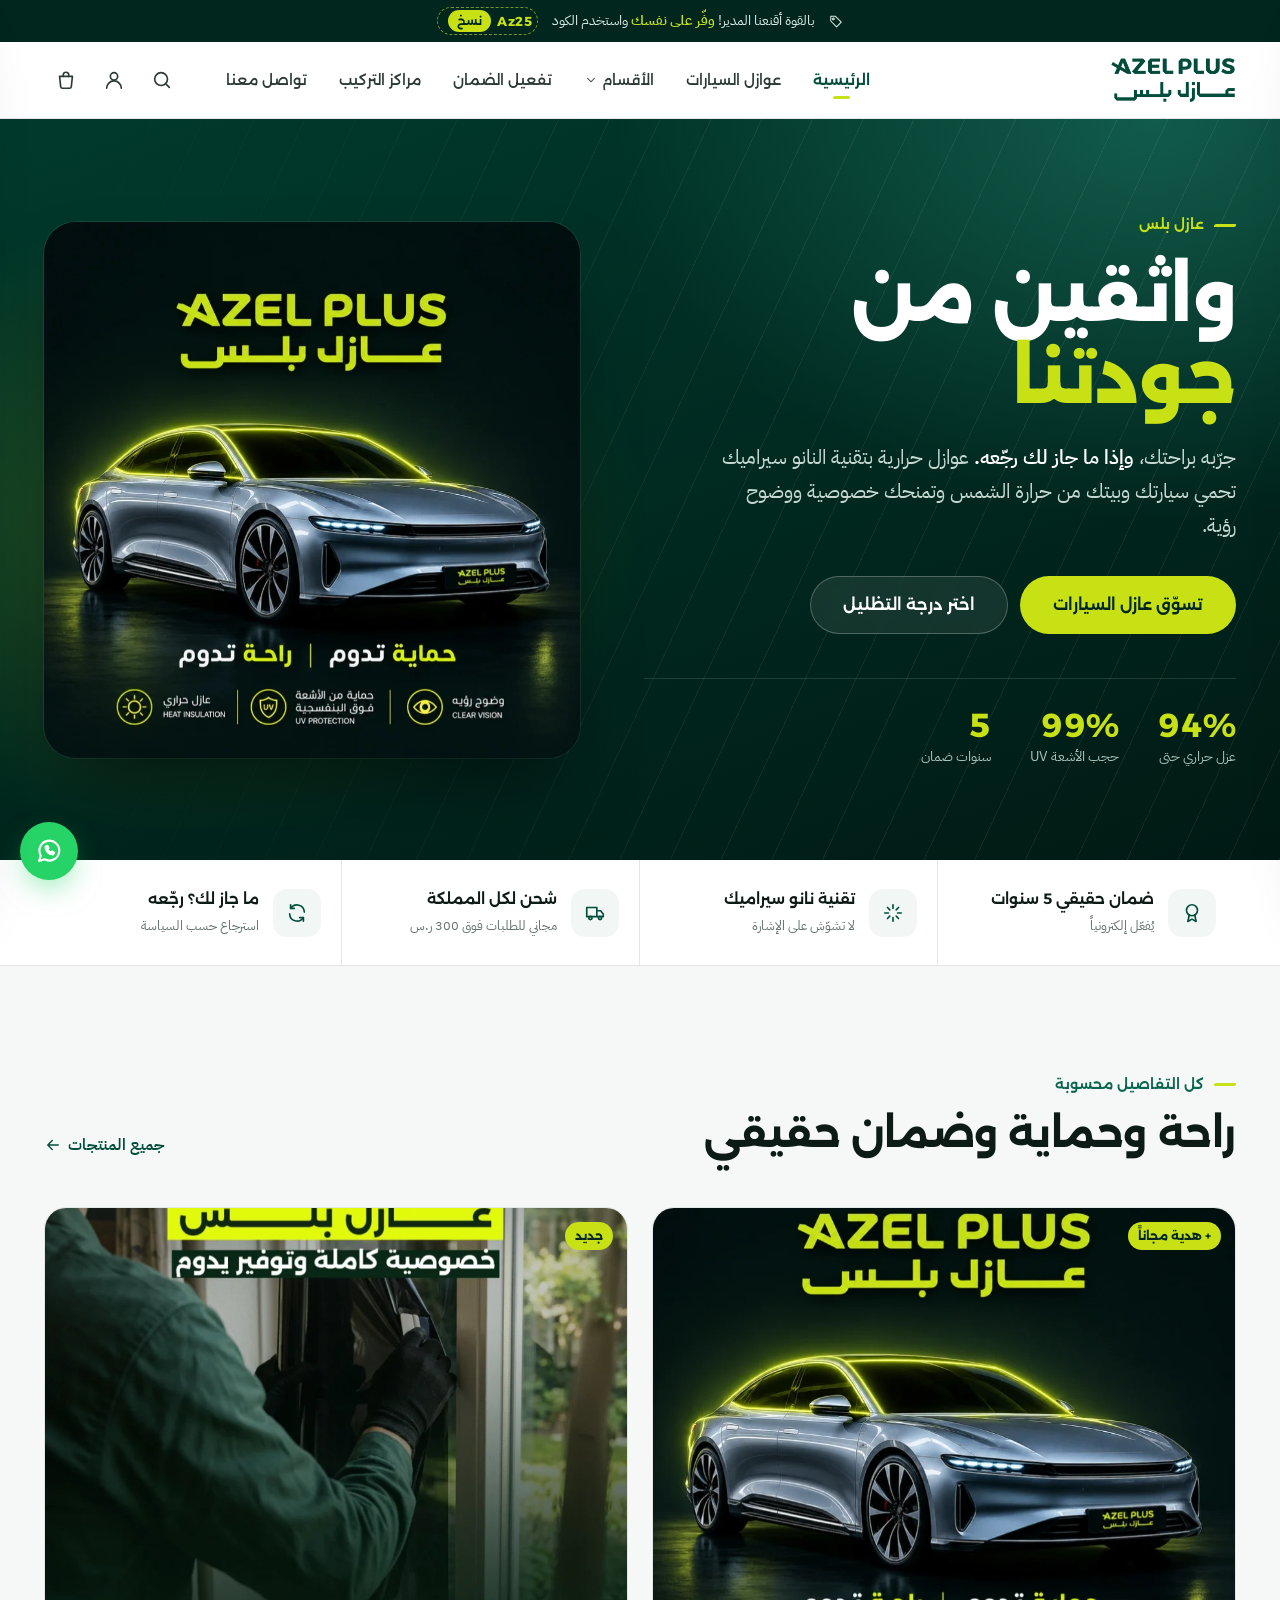
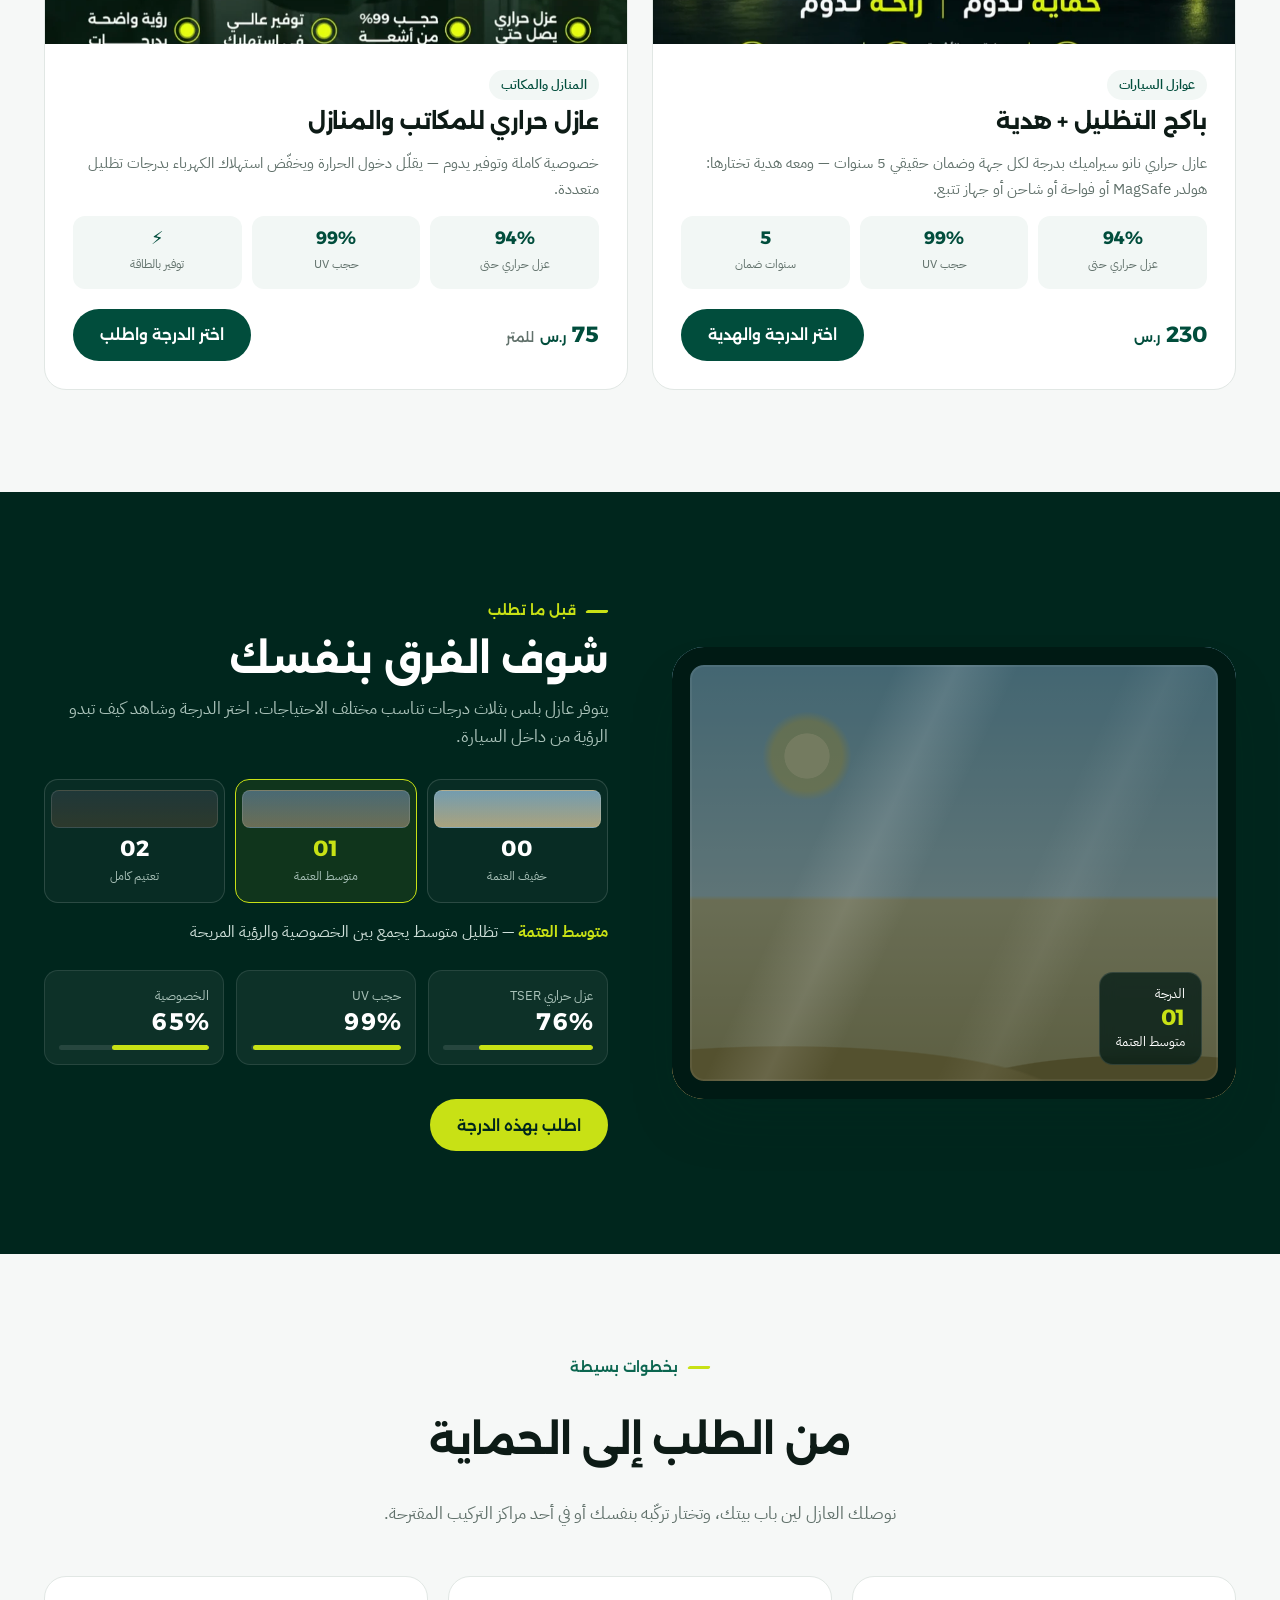
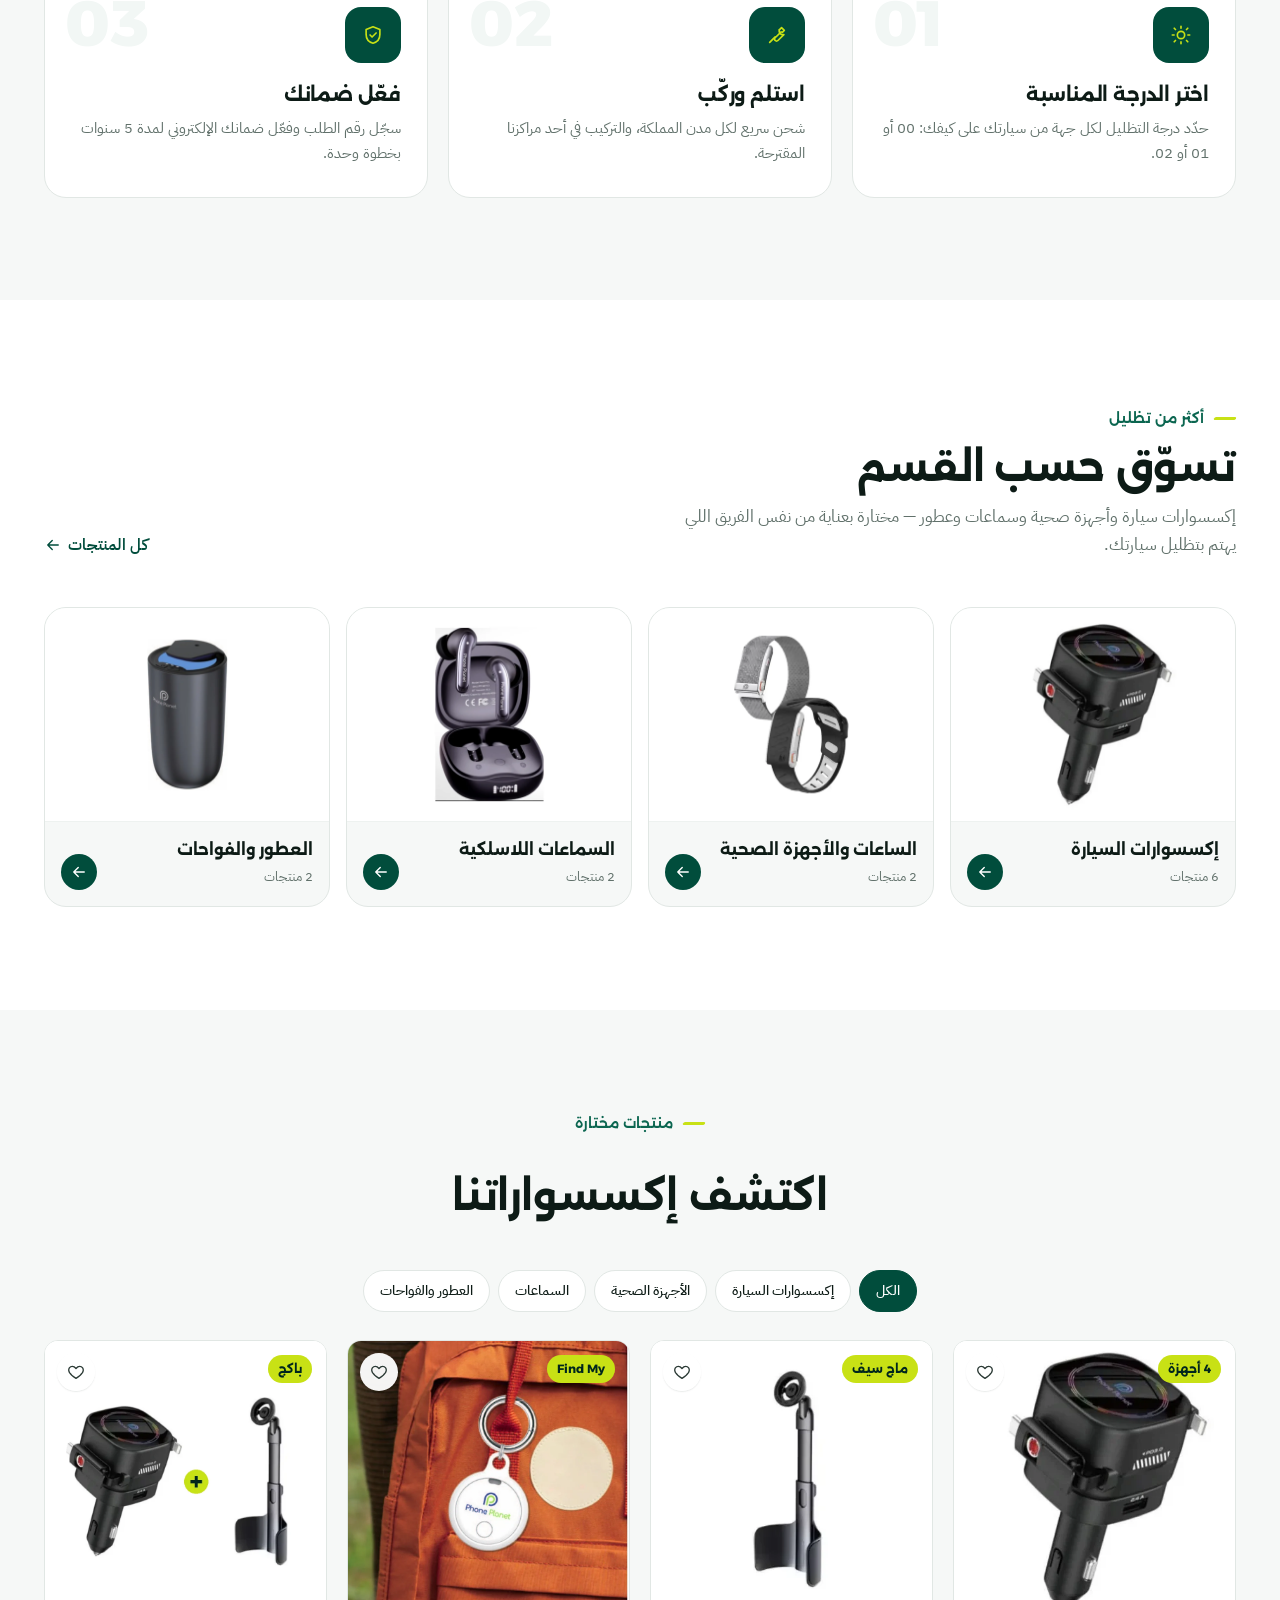
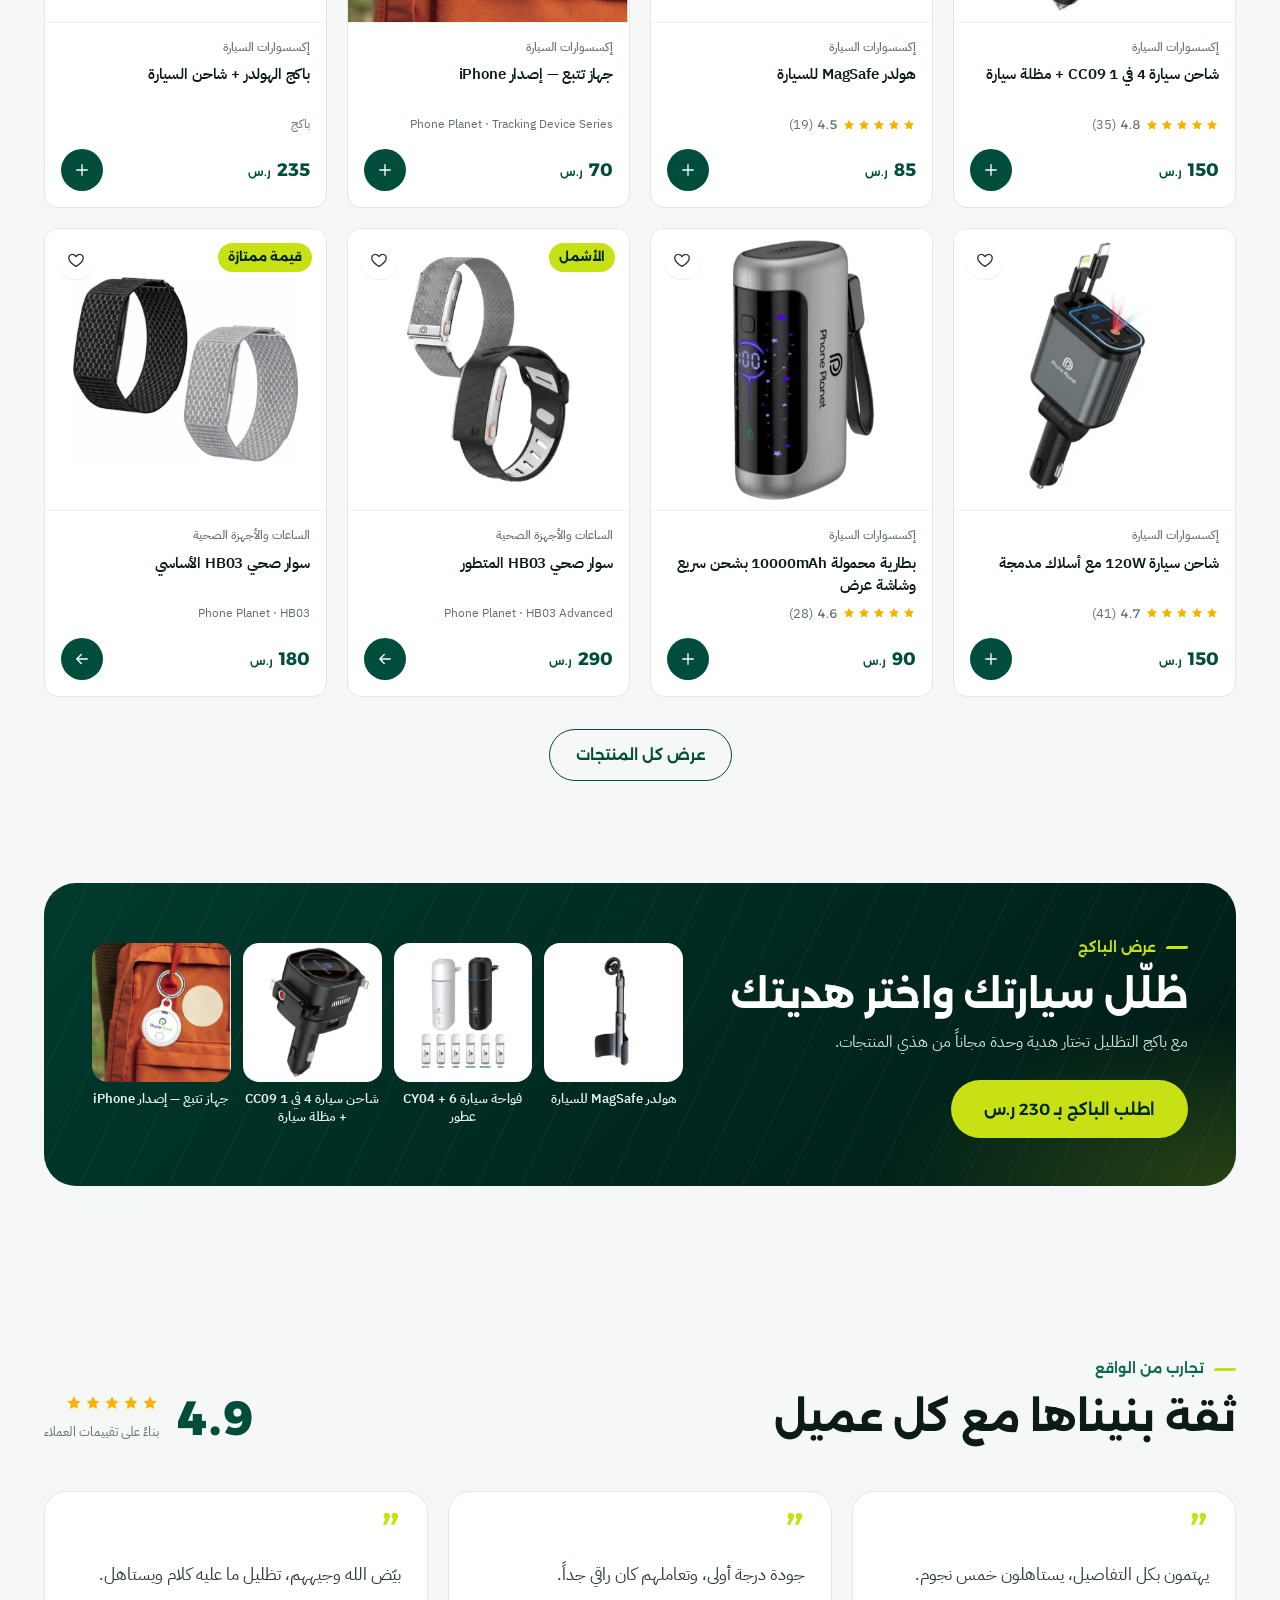
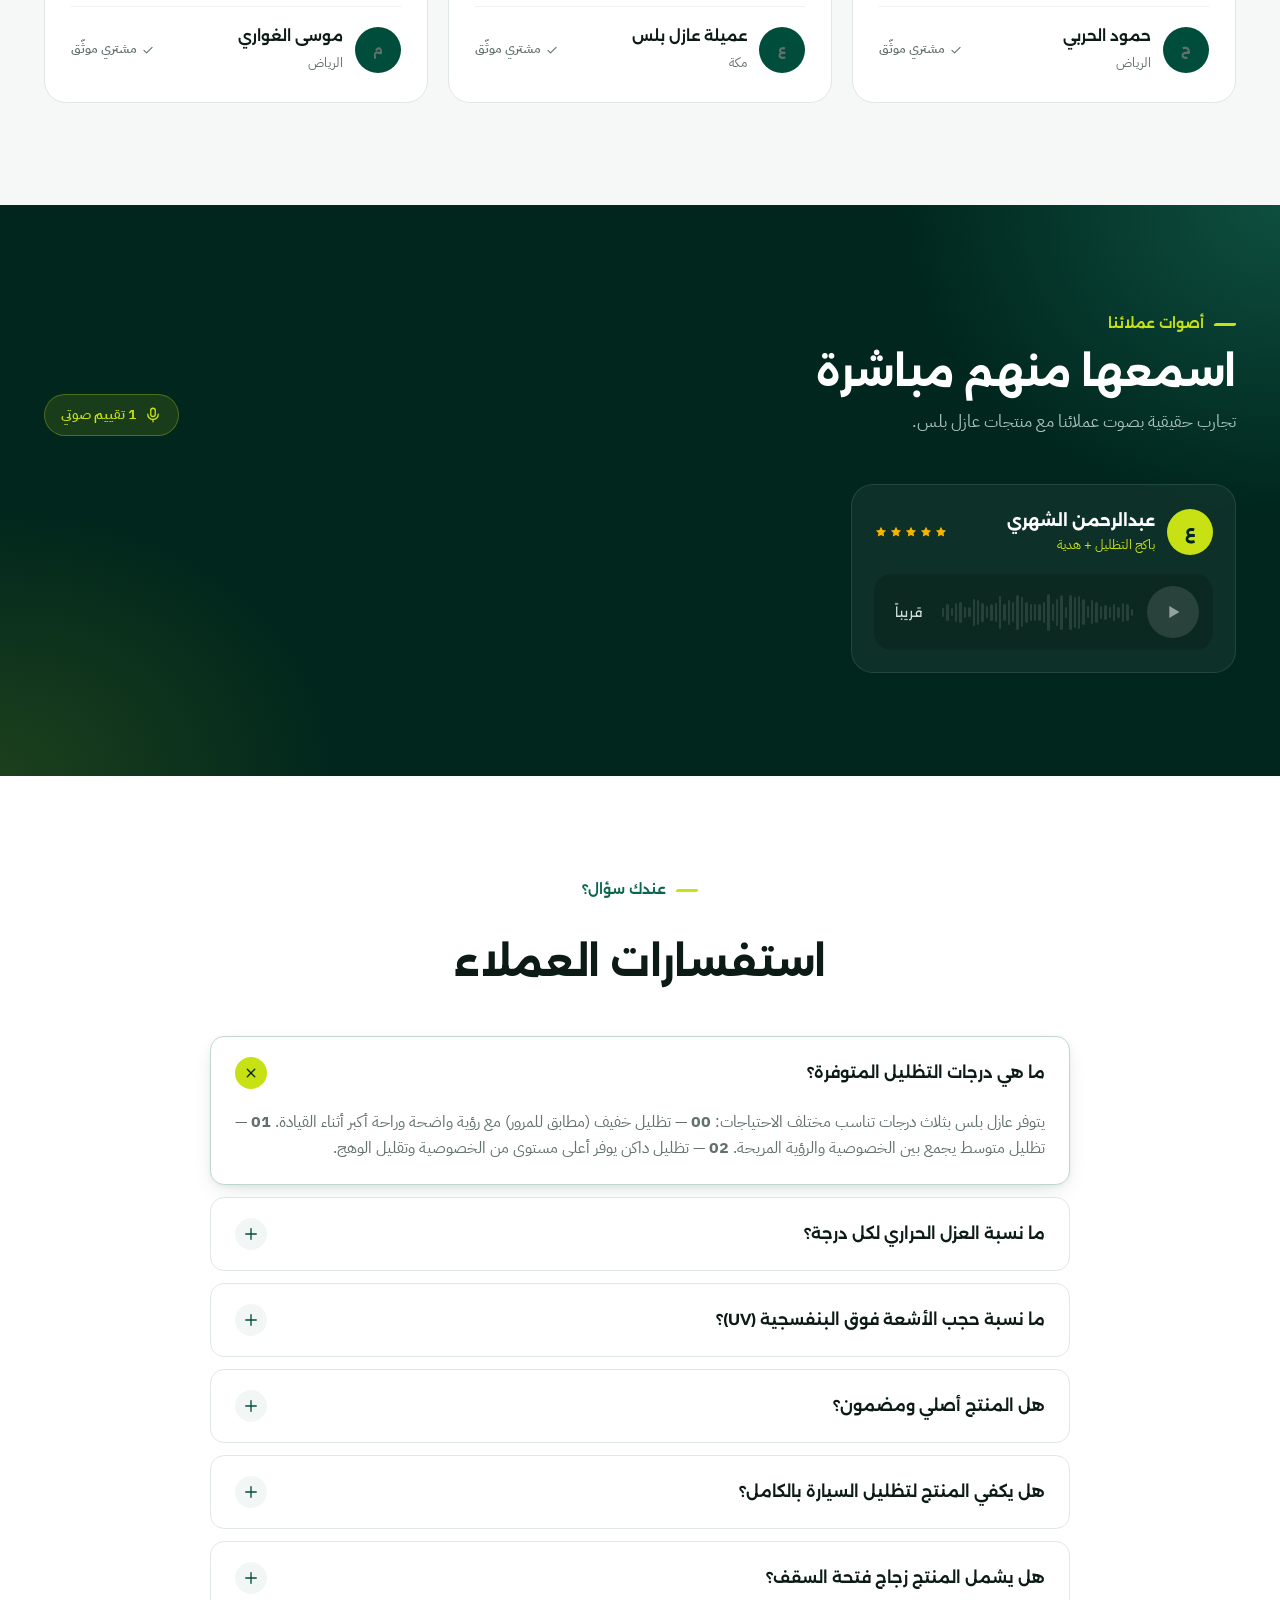
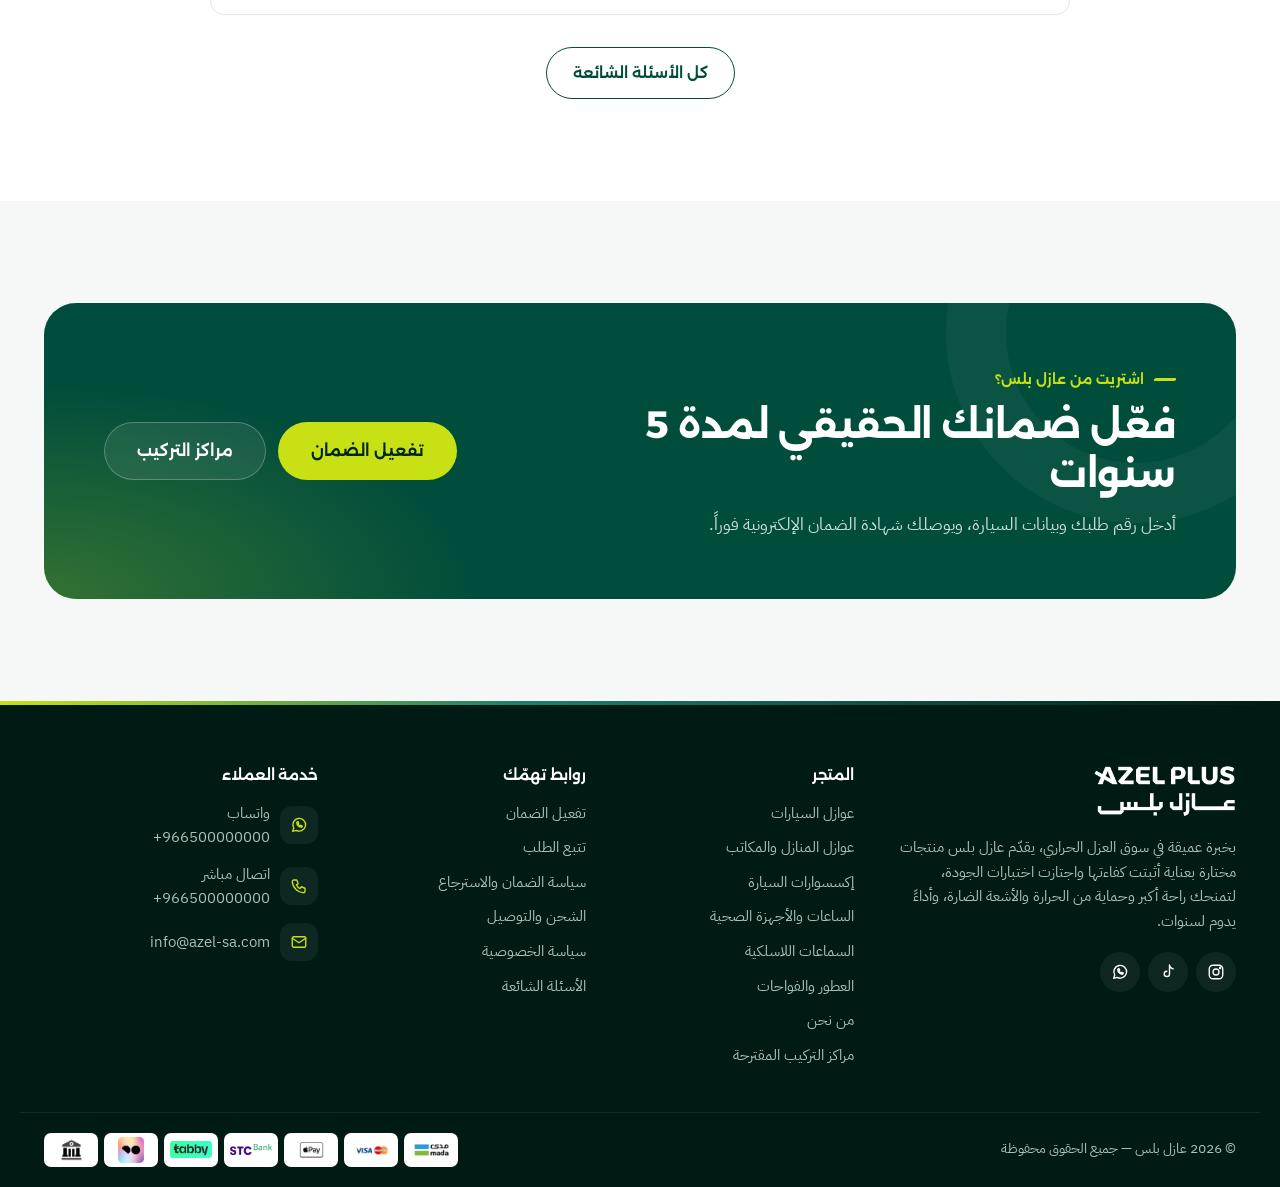
==== commit 02f59a08: "Add voice reviews section with custom audio player Waveform player (play/pause, seek, keyboard), one" ====
--- a/index.html
+++ b/index.html
@@ -10,7 +10,7 @@
   <link rel="preconnect" href="https://fonts.googleapis.com">
   <link rel="preconnect" href="https://fonts.gstatic.com" crossorigin>
   <link href="https://fonts.googleapis.com/css2?family=Alexandria:wght@400;500;600;700;800&family=IBM+Plex+Sans+Arabic:wght@400;500;600;700&display=swap" rel="stylesheet">
-  <link rel="stylesheet" href="assets/css/style.css?v=17">
+  <link rel="stylesheet" href="assets/css/style.css?v=18">
 </head>
 <body>
 <div id="site-header"></div>
@@ -208,6 +208,21 @@
     </div>
   </section>
 
+  <!-- VOICE REVIEWS -->
+  <section class="section bg-green on-dark voice-section" id="voice-reviews">
+    <div class="container">
+      <div class="section-head">
+        <div>
+          <span class="eyebrow">أصوات عملائنا</span>
+          <h2 class="section-title">اسمعها منهم مباشرة</h2>
+          <p class="section-sub">تجارب حقيقية بصوت عملائنا مع منتجات عازل بلس.</p>
+        </div>
+        <span class="voice-count" id="voice-count"></span>
+      </div>
+      <div class="voice-grid" id="voice-grid"></div>
+    </div>
+  </section>
+
   <!-- FAQ -->
   <section class="section bg-white" id="faq">
     <div class="container">
@@ -239,8 +254,8 @@
 </main>
 
 <div id="site-footer"></div>
-<script src="assets/js/main.js?v=17"></script>
-<script src="assets/js/faq.js?v=17"></script>
+<script src="assets/js/main.js?v=18"></script>
+<script src="assets/js/faq.js?v=18"></script>
 <script>
   document.addEventListener("theme:ready", () => {
     renderFaq(document.getElementById("home-faq"), FAQ.slice(0, 6));
@@ -264,6 +279,9 @@
     tabsEl.addEventListener("click", e => { const b = e.target.closest("[data-tab-cat]"); if (b) show(b.dataset.tabCat); });
     show("all");
 
+    // Voice reviews
+    renderVoiceReviews(document.getElementById("voice-grid"));
+
     // Gift banner items
     const bundle = findProduct("car-film");
     document.getElementById("gb-items").innerHTML = bundle.gifts.map(findProduct).map(g => `<a href="product.html?id=${g.id}" class="gb-item"><span><img src="${g.img}" alt="" loading="lazy"></span><b>${g.name}</b></a>`).join("");
--- a/assets/css/style.css
+++ b/assets/css/style.css
@@ -1148,3 +1148,36 @@
   .buy-row .qty input { width: 30px; }
   .buy-row .btn-icon { width: 48px !important; height: 52px !important; }
 }
+
+/* ---------- Voice reviews ---------- */
+.voice-section { position: relative; overflow: hidden; isolation: isolate; }
+.voice-section::before { content: ""; position: absolute; inset: 0; z-index: -1; background: radial-gradient(45% 80% at 0% 100%, rgba(200,225,21,.14), transparent 60%), radial-gradient(50% 90% at 100% 0%, rgba(31,128,106,.45), transparent 60%); }
+.voice-count { display: inline-flex; align-items: center; gap: 8px; padding: 8px 16px; border-radius: 999px; background: rgba(200,225,21,.12); border: 1px solid rgba(200,225,21,.3); color: var(--lime); font-weight: 600; font-size: 14px; }
+.voice-grid { display: grid; grid-template-columns: repeat(auto-fill, minmax(320px, 1fr)); gap: 18px; }
+.voice-grid > * { min-width: 0; }
+.voice-card { display: flex; flex-direction: column; gap: 18px; padding: 22px; border-radius: var(--r-lg); background: rgba(255,255,255,.05); border: 1px solid rgba(255,255,255,.1); backdrop-filter: blur(6px); transition: border-color .3s, background .3s, transform .3s var(--ease); }
+.voice-card:hover { border-color: rgba(255,255,255,.2); }
+.voice-card.playing { border-color: rgba(200,225,21,.55); background: rgba(200,225,21,.06); }
+.vc-head { display: flex; align-items: center; gap: 12px; }
+.vc-head .avatar { background: var(--lime); color: var(--green-900); }
+.vc-who { flex: 1; min-width: 0; }
+.vc-who b { display: block; font-family: var(--font-head); font-size: 16px; color: #fff; }
+.vc-who span { display: block; font-size: 13px; color: #A9C2B9; white-space: nowrap; overflow: hidden; text-overflow: ellipsis; }
+.vc-who a { color: var(--lime); }
+.vc-who a:hover { text-decoration: underline; }
+.vc-player { display: flex; align-items: center; gap: 14px; padding: 12px 14px 12px 16px; border-radius: 18px; background: rgba(0,0,0,.18); }
+.vc-play { width: 52px; height: 52px; border-radius: 50%; flex: none; display: grid; place-items: center; background: var(--lime); color: var(--green-900); box-shadow: 0 8px 20px -8px rgba(200,225,21,.6); transition: transform .2s, background .2s; }
+.vc-play:hover { transform: scale(1.06); background: #D4EA2A; }
+.vc-play .i { width: 22px; height: 22px; stroke: none; }
+.vc-wave { flex: 1; min-width: 0; height: 40px; display: flex; align-items: center; gap: 2px; cursor: pointer; outline-offset: 4px; }
+.vc-wave i { flex: 1; min-width: 2px; border-radius: 3px; background: rgba(255,255,255,.22); transition: background .15s; }
+.vc-wave i.on { background: var(--lime); }
+.voice-card.playing .vc-wave i.on:last-of-type { background: #fff; }
+.vc-time { flex: none; min-width: 38px; text-align: center; font-size: 13px; color: #CFE0DA; }
+.voice-card.unavailable .vc-play { background: rgba(255,255,255,.12); color: rgba(255,255,255,.5); box-shadow: none; cursor: not-allowed; }
+.voice-card.unavailable .vc-wave { cursor: default; opacity: .5; }
+@media (max-width: 520px) {
+  .voice-grid { grid-template-columns: 1fr; }
+  .vc-player { gap: 10px; padding: 10px 12px; }
+  .vc-play { width: 46px; height: 46px; }
+}
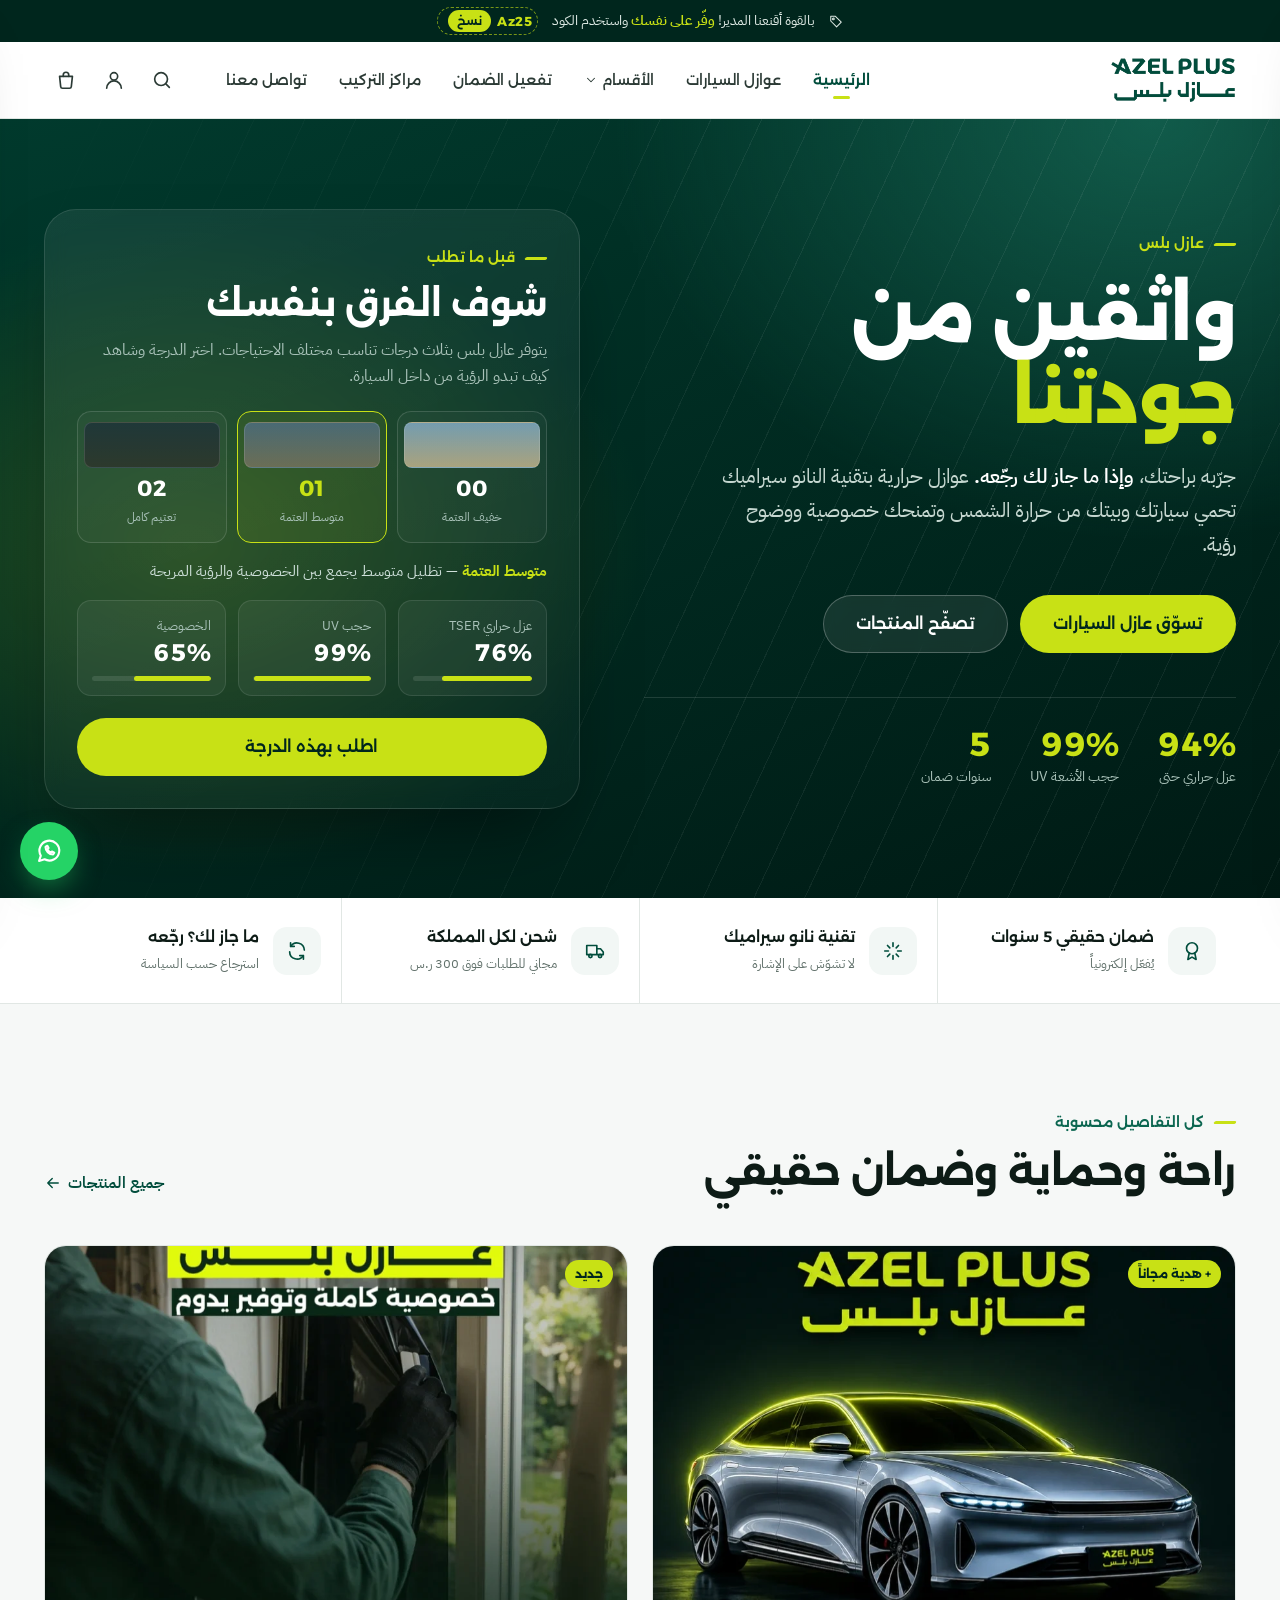
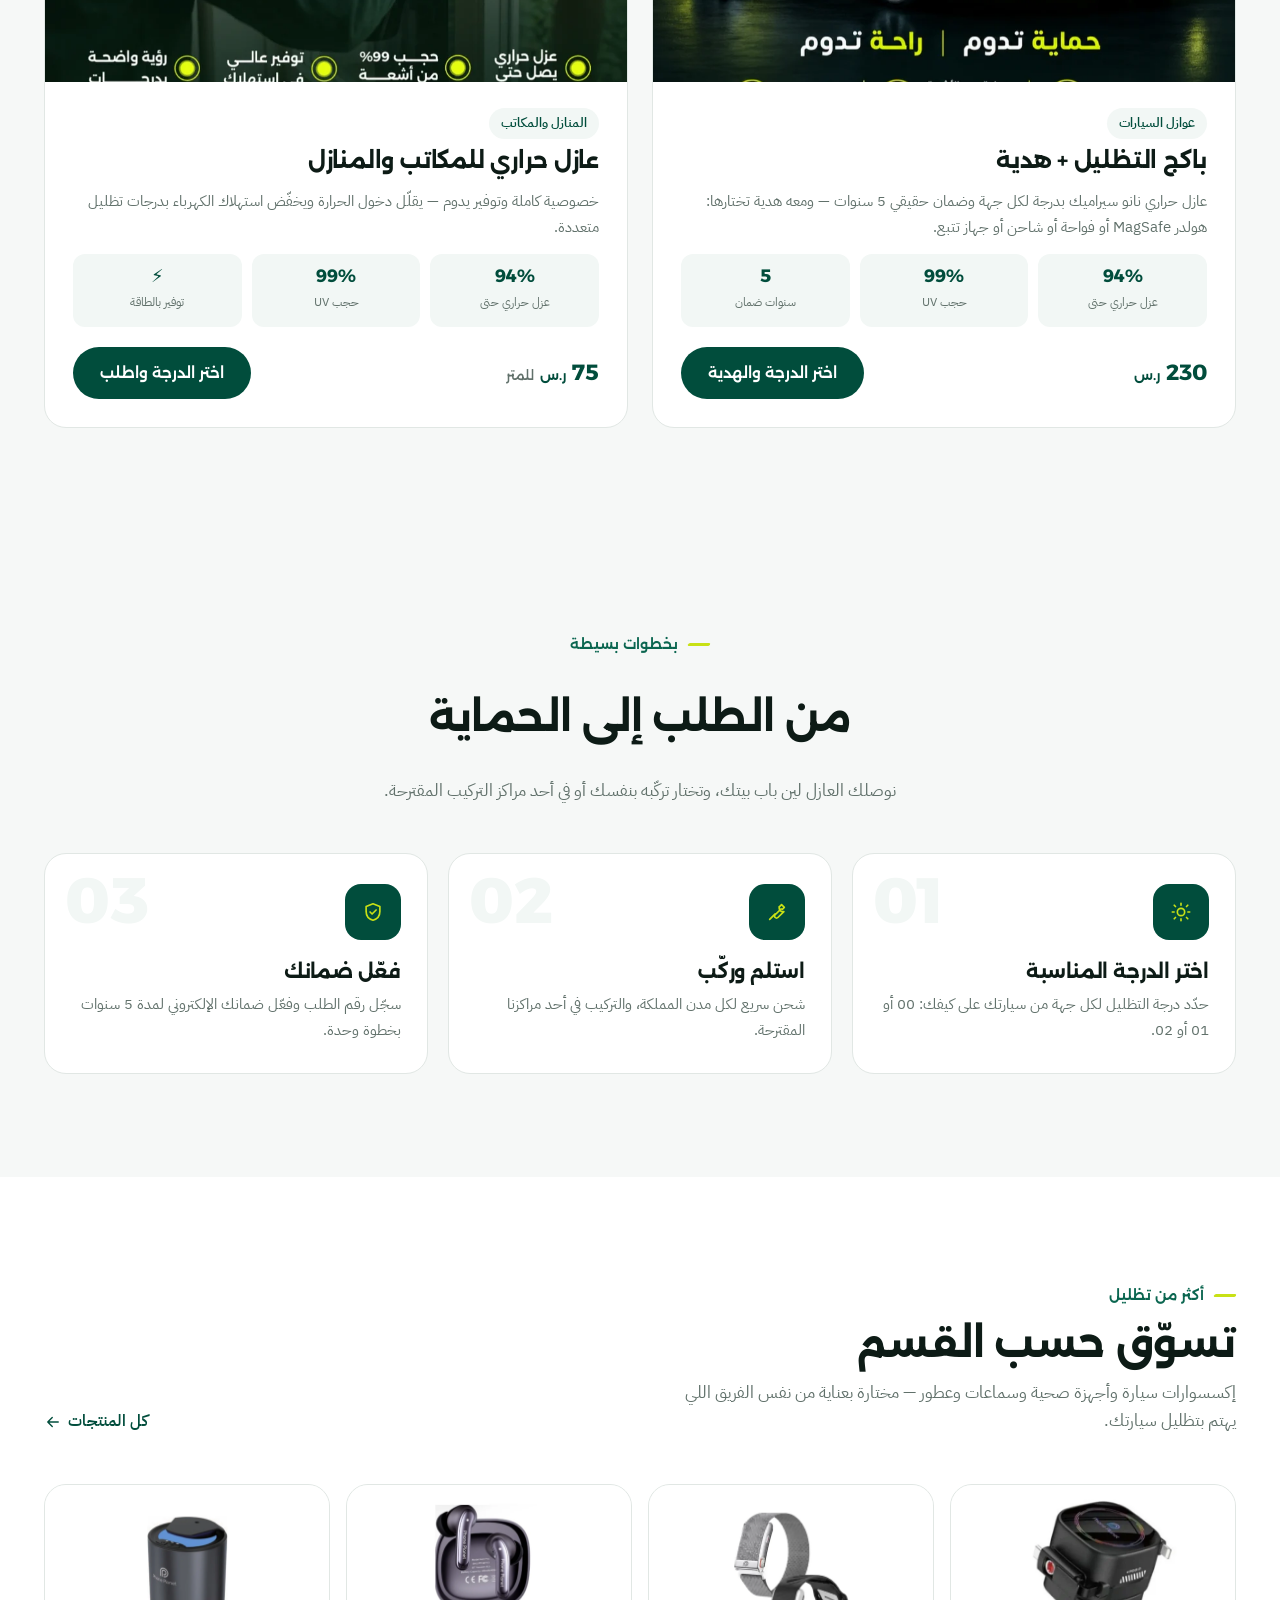
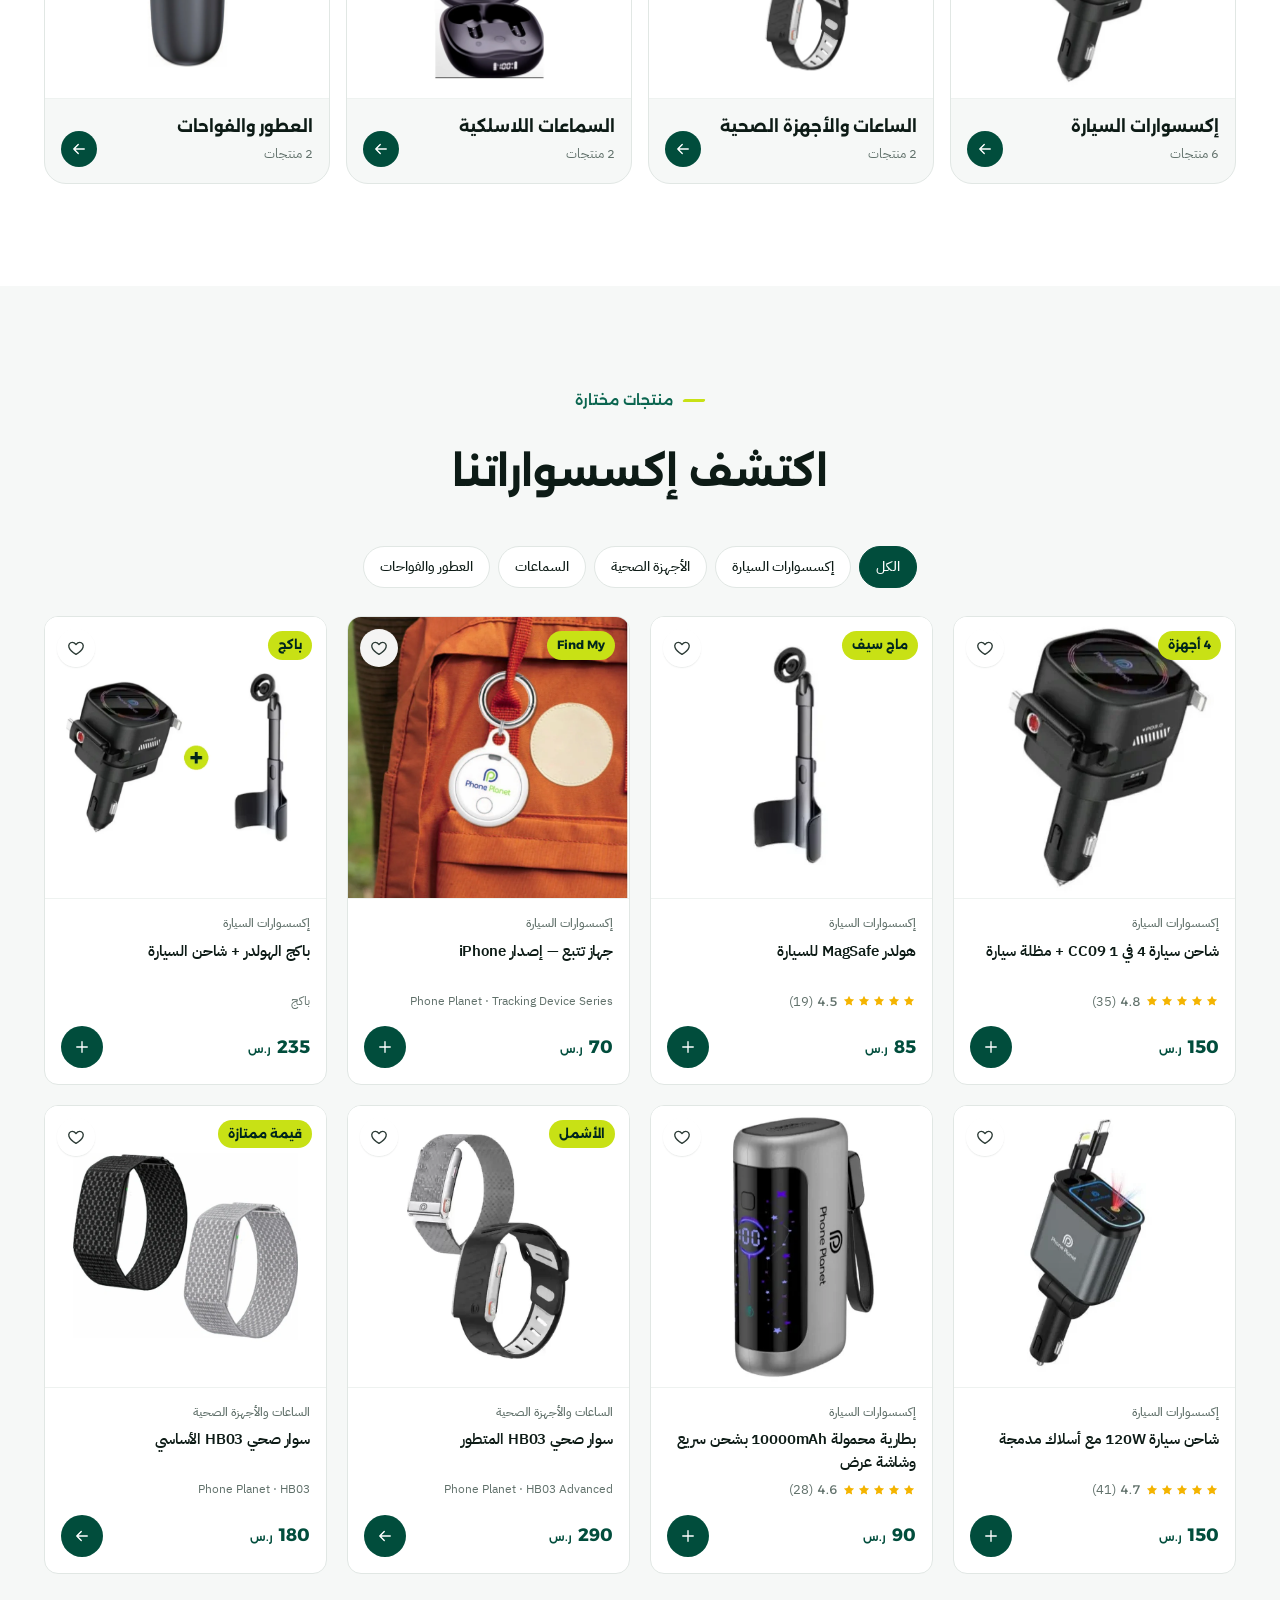
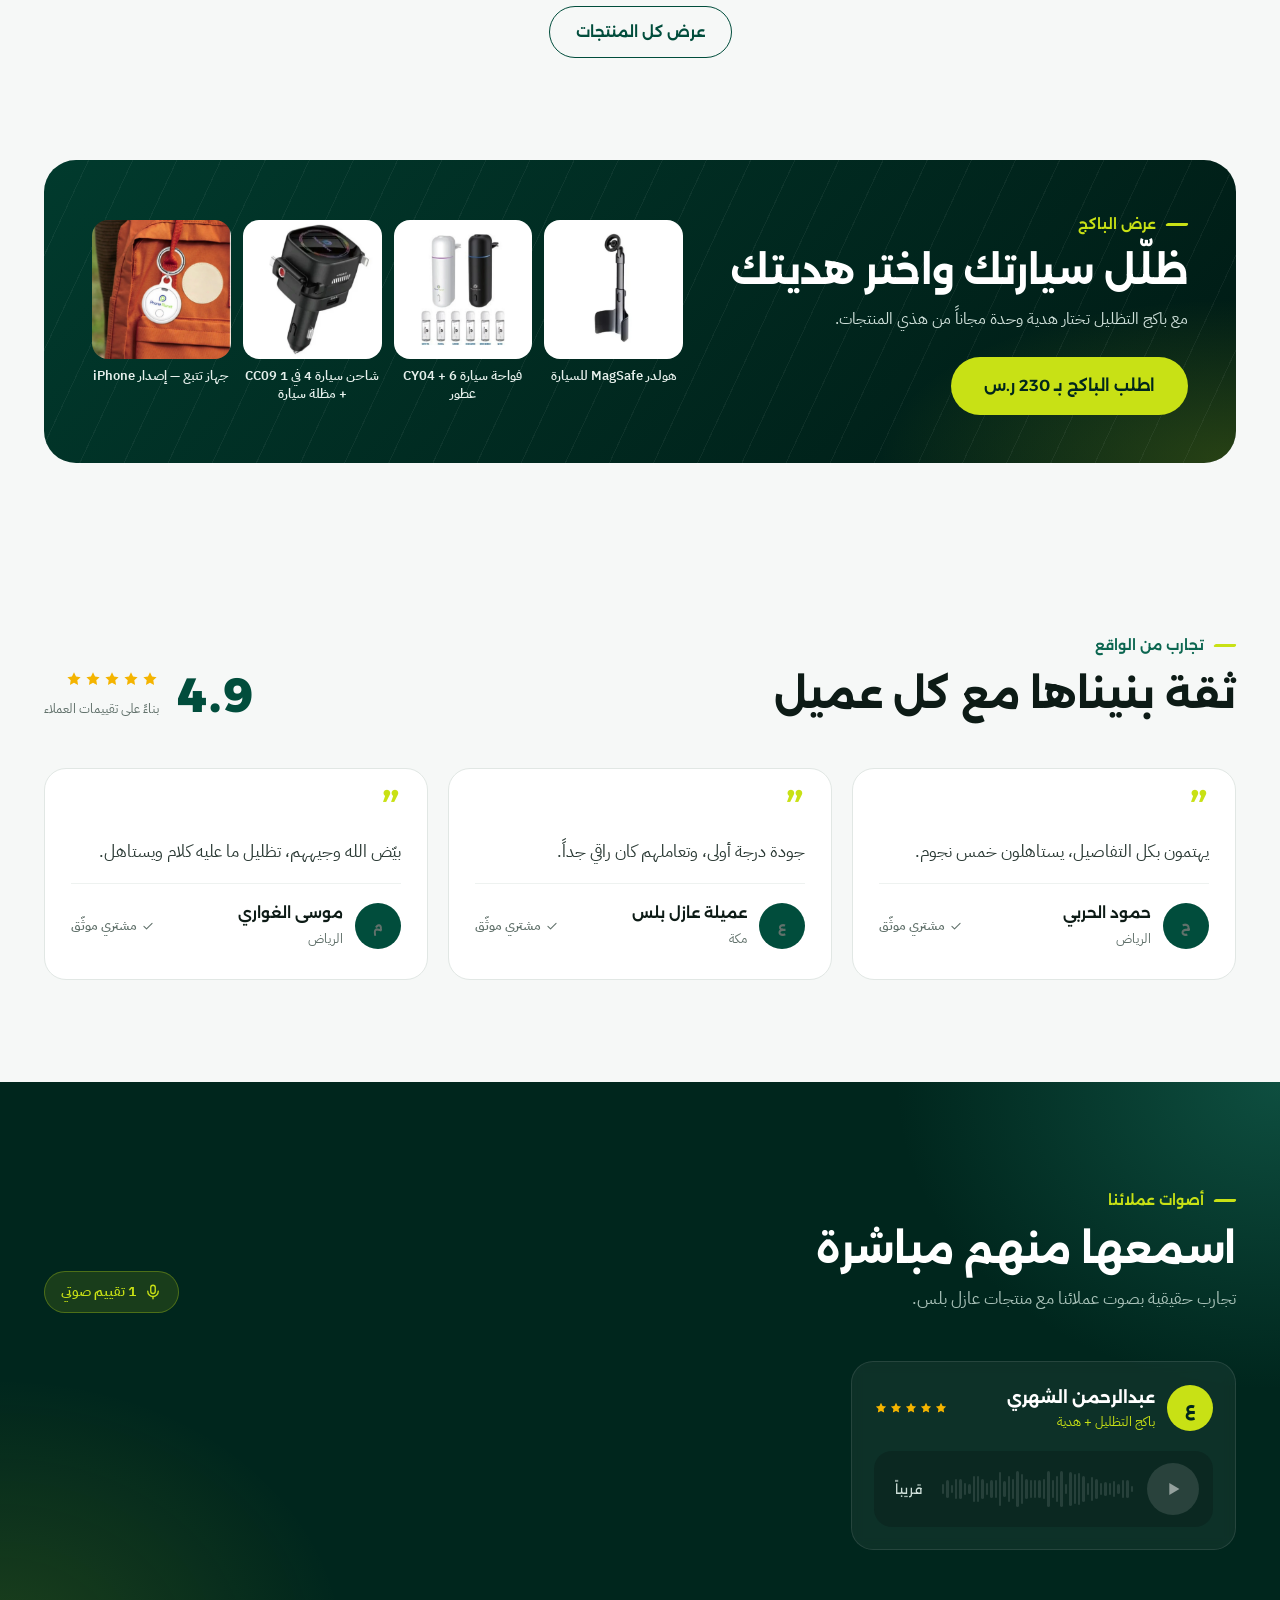
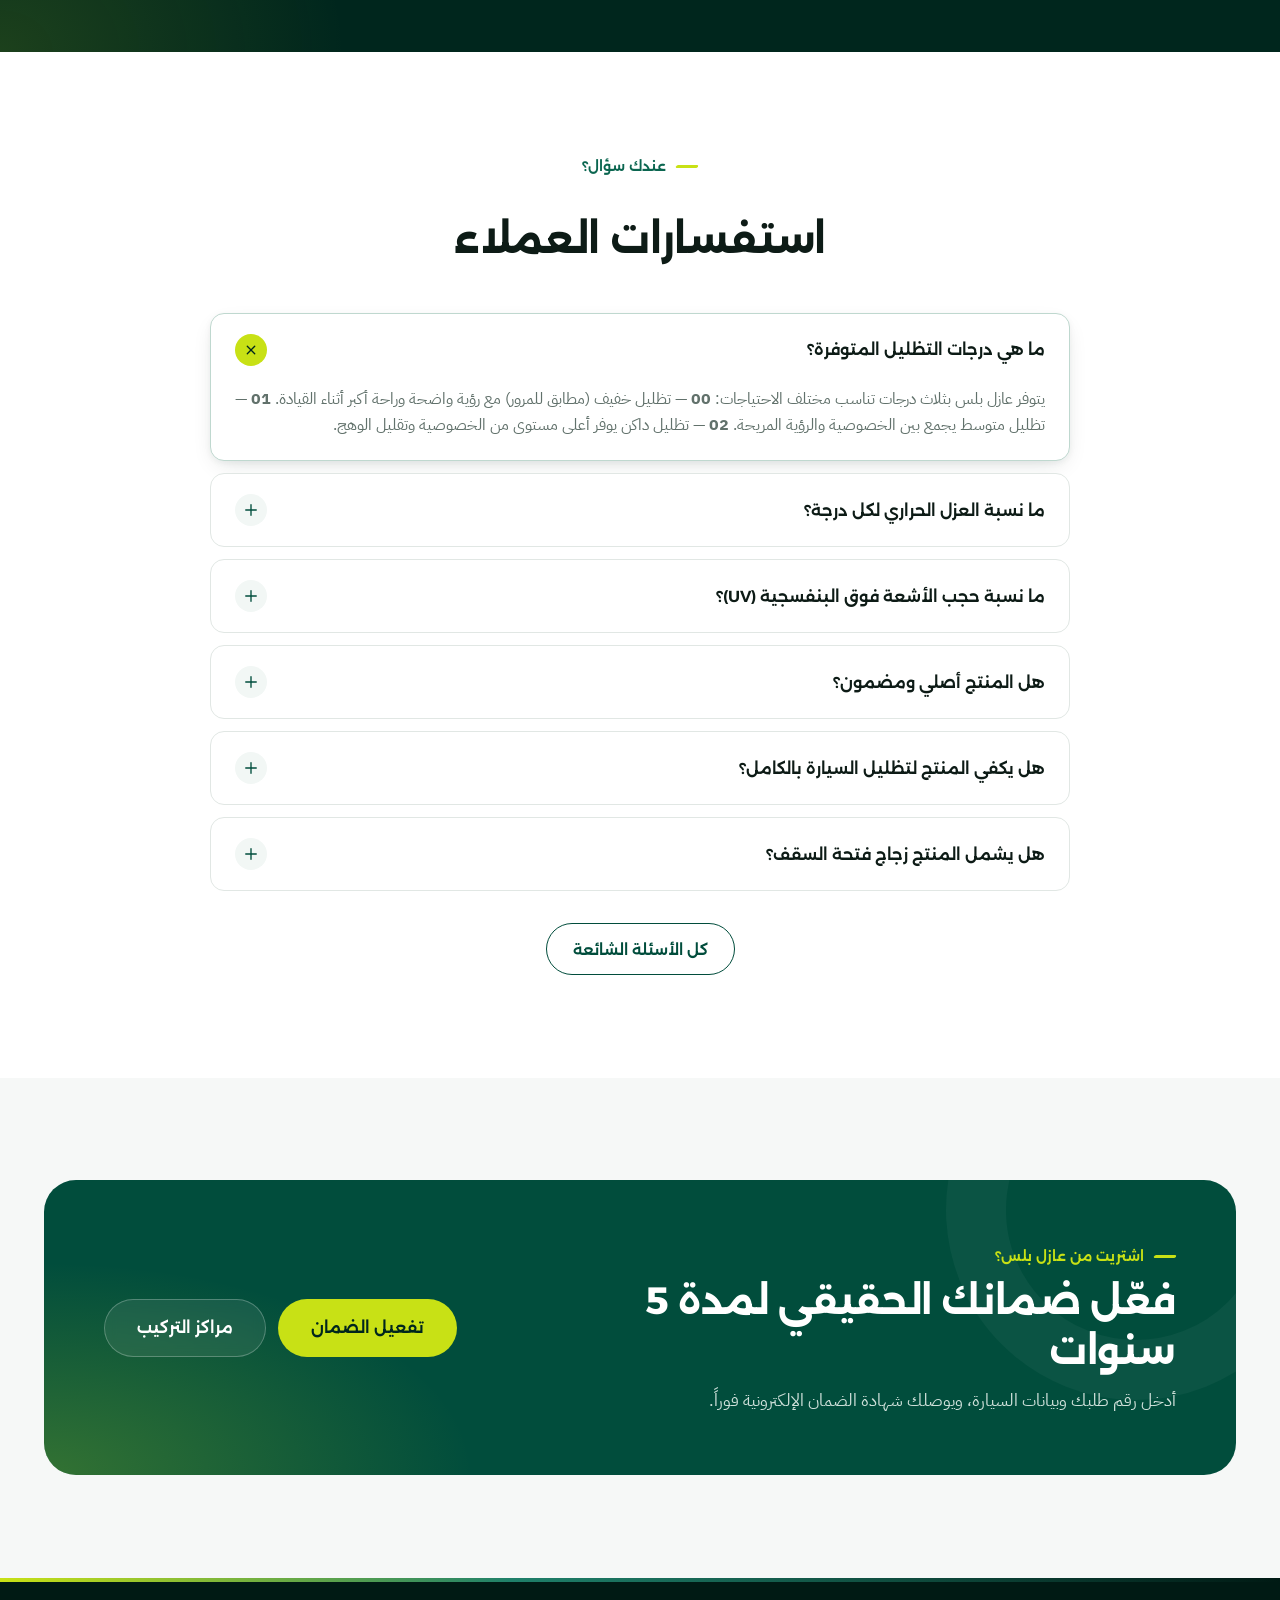
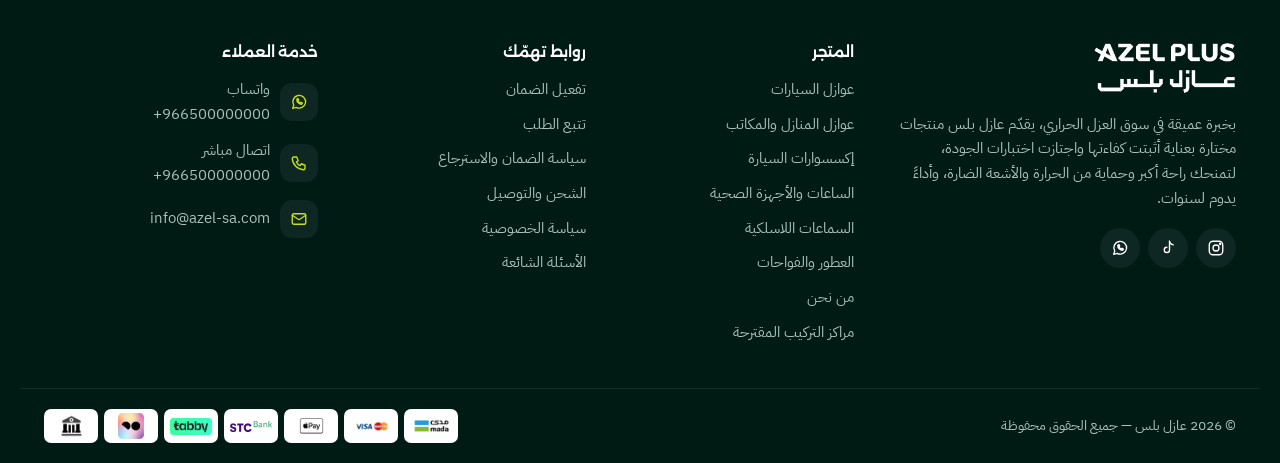
==== commit a2467cad: "Hero: replace product image with tint grade picker Move the 'see the difference' grade picker into t" ====
--- a/index.html
+++ b/index.html
@@ -10,7 +10,7 @@
   <link rel="preconnect" href="https://fonts.googleapis.com">
   <link rel="preconnect" href="https://fonts.gstatic.com" crossorigin>
   <link href="https://fonts.googleapis.com/css2?family=Alexandria:wght@400;500;600;700;800&family=IBM+Plex+Sans+Arabic:wght@400;500;600;700&display=swap" rel="stylesheet">
-  <link rel="stylesheet" href="assets/css/style.css?v=18">
+  <link rel="stylesheet" href="assets/css/style.css?v=19">
 </head>
 <body>
 <div id="site-header"></div>
@@ -25,7 +25,7 @@
         <p class="hero-lead">جرّبه براحتك، <strong>وإذا ما جاز لك رجّعه.</strong> عوازل حرارية بتقنية النانو سيراميك تحمي سيارتك وبيتك من حرارة الشمس وتمنحك خصوصية ووضوح رؤية.</p>
         <div class="hero-cta">
           <a href="product.html?id=car-film" class="btn btn-lime btn-lg">تسوّق عازل السيارات</a>
-          <a href="#tint" class="btn btn-ghost-light btn-lg">اختر درجة التظليل</a>
+          <a href="shop.html" class="btn btn-ghost-light btn-lg">تصفّح المنتجات</a>
         </div>
         <div class="hero-stats">
           <div><b class="num">94%</b><span>عزل حراري حتى</span></div>
@@ -34,7 +34,19 @@
         </div>
       </div>
       <div class="hero-visual">
-        <div class="hero-frame"><img src="assets/img/product-car.webp" alt="سيارة بعازل حراري من عازل بلس" width="900" height="898"></div>
+        <div class="hero-tint" id="tint" data-tint data-default="01">
+          <span class="eyebrow">قبل ما تطلب</span>
+          <h2>شوف الفرق بنفسك</h2>
+          <p class="ht-sub">يتوفر عازل بلس بثلاث درجات تناسب مختلف الاحتياجات. اختر الدرجة وشاهد كيف تبدو الرؤية من داخل السيارة.</p>
+          <div class="grades"></div>
+          <p class="ht-desc"><b data-t="name"></b> — <span data-t="desc"></span></p>
+          <div class="tint-stats">
+            <div class="meter"><span>عزل حراري TSER</span><b class="num" data-t="heat">76%</b><div class="bar"><i data-bar="heat"></i></div></div>
+            <div class="meter"><span>حجب UV</span><b class="num" data-t="uv">99%</b><div class="bar"><i data-bar="uv"></i></div></div>
+            <div class="meter"><span>الخصوصية</span><b class="num" data-t="privacy">65%</b><div class="bar"><i data-bar="privacy"></i></div></div>
+          </div>
+          <a href="product.html?id=car-film" class="btn btn-lime btn-lg btn-block" id="tint-cta">اطلب بهذه الدرجة</a>
+        </div>
       </div>
     </div>
   </section>
@@ -104,30 +116,6 @@
     </div>
   </section>
 
-  <!-- TINT EXPLORER -->
-  <section class="section bg-green on-dark" id="tint">
-    <div class="container tint" data-tint data-default="01">
-      <div class="tint-preview" aria-hidden="true">
-        <div class="sun"></div><div class="dunes"></div>
-        <div class="glass"></div><div class="glare"></div><div class="frame"></div>
-        <div class="label">الدرجة<b data-t="label">01</b><span data-t="name">تظليل متوسط</span></div>
-      </div>
-      <div>
-        <span class="eyebrow">قبل ما تطلب</span>
-        <h2 class="section-title">شوف الفرق بنفسك</h2>
-        <p class="section-sub">يتوفر عازل بلس بثلاث درجات تناسب مختلف الاحتياجات. اختر الدرجة وشاهد كيف تبدو الرؤية من داخل السيارة.</p>
-        <div class="grades"></div>
-        <p class="mt-2" style="color:#CFE0DA"><b style="color:var(--lime)" data-t="name"></b> — <span data-t="desc"></span></p>
-        <div class="tint-stats">
-          <div class="meter"><span>عزل حراري TSER</span><b class="num" data-t="heat">76%</b><div class="bar"><i data-bar="heat"></i></div></div>
-          <div class="meter"><span>حجب UV</span><b class="num" data-t="uv">99%</b><div class="bar"><i data-bar="uv"></i></div></div>
-          <div class="meter"><span>الخصوصية</span><b class="num" data-t="privacy">65%</b><div class="bar"><i data-bar="privacy"></i></div></div>
-        </div>
-        <div class="hero-cta"><a href="product.html?id=car-film" class="btn btn-lime" id="tint-cta">اطلب بهذه الدرجة</a></div>
-      </div>
-    </div>
-  </section>
-
   <!-- HOW IT WORKS -->
   <section class="section">
     <div class="container">
@@ -254,8 +242,8 @@
 </main>
 
 <div id="site-footer"></div>
-<script src="assets/js/main.js?v=18"></script>
-<script src="assets/js/faq.js?v=18"></script>
+<script src="assets/js/main.js?v=19"></script>
+<script src="assets/js/faq.js?v=19"></script>
 <script>
   document.addEventListener("theme:ready", () => {
     renderFaq(document.getElementById("home-faq"), FAQ.slice(0, 6));
--- a/assets/css/style.css
+++ b/assets/css/style.css
@@ -1181,3 +1181,19 @@
   .vc-player { gap: 10px; padding: 10px 12px; }
   .vc-play { width: 46px; height: 46px; }
 }
+
+/* ---------- Hero: tint picker card (replaces hero image) ---------- */
+.hero-tint {
+  position: relative; padding: clamp(22px, 3vw, 32px); border-radius: var(--r-xl);
+  background: linear-gradient(160deg, rgba(255,255,255,.07), rgba(255,255,255,.02));
+  border: 1px solid rgba(255,255,255,.12); backdrop-filter: blur(10px);
+  box-shadow: 0 40px 80px -30px rgba(0,0,0,.55);
+}
+.hero-tint h2 { font-size: clamp(26px, 2.8vw, 36px); margin-top: 10px; }
+.hero-tint .ht-sub { color: #A9C2B9; margin-top: 10px; font-size: 15.5px; }
+.hero-tint .grades { margin-top: 22px; }
+.hero-tint .grade .sw { height: 46px; }
+.hero-tint .ht-desc { color: #CFE0DA; margin-top: 16px; font-size: 15px; }
+.hero-tint .ht-desc b { color: var(--lime); }
+.hero-tint .tint-stats { margin-top: 16px; }
+.hero-tint > .btn { margin-top: 22px; }
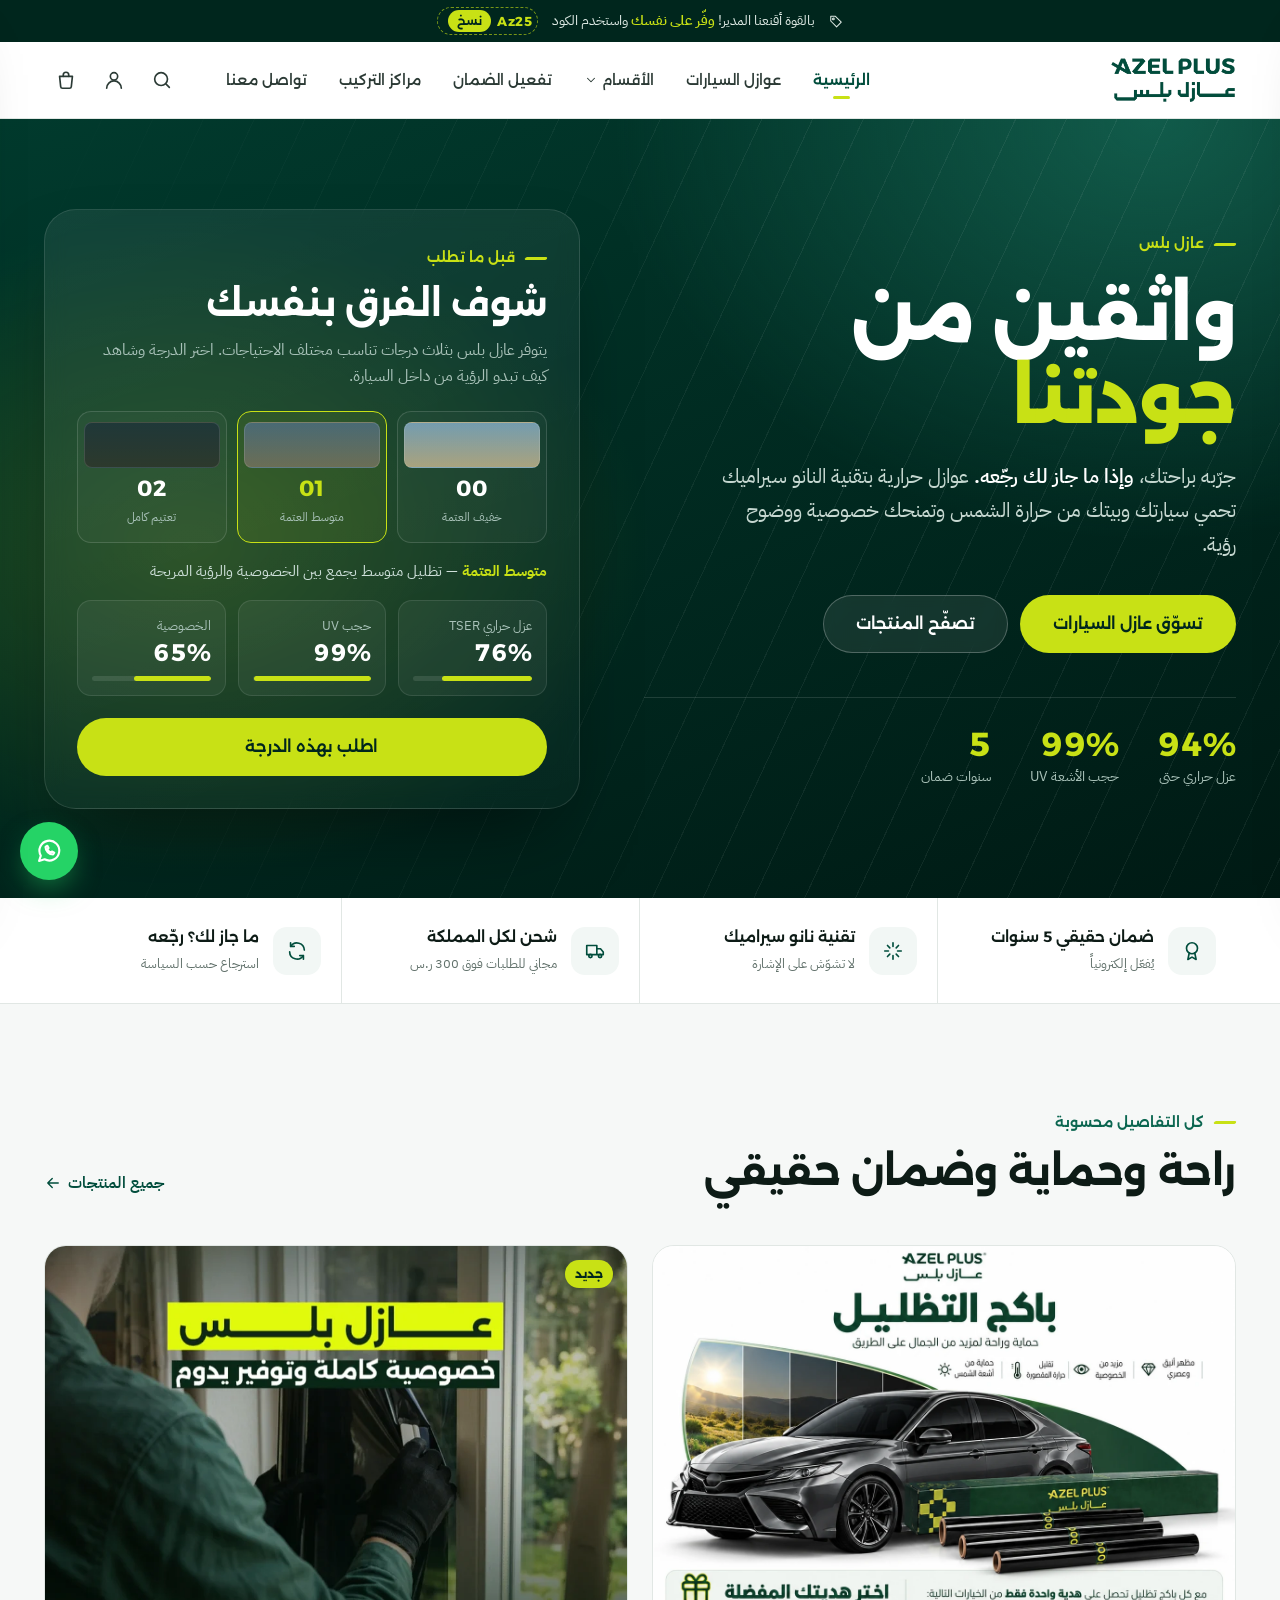
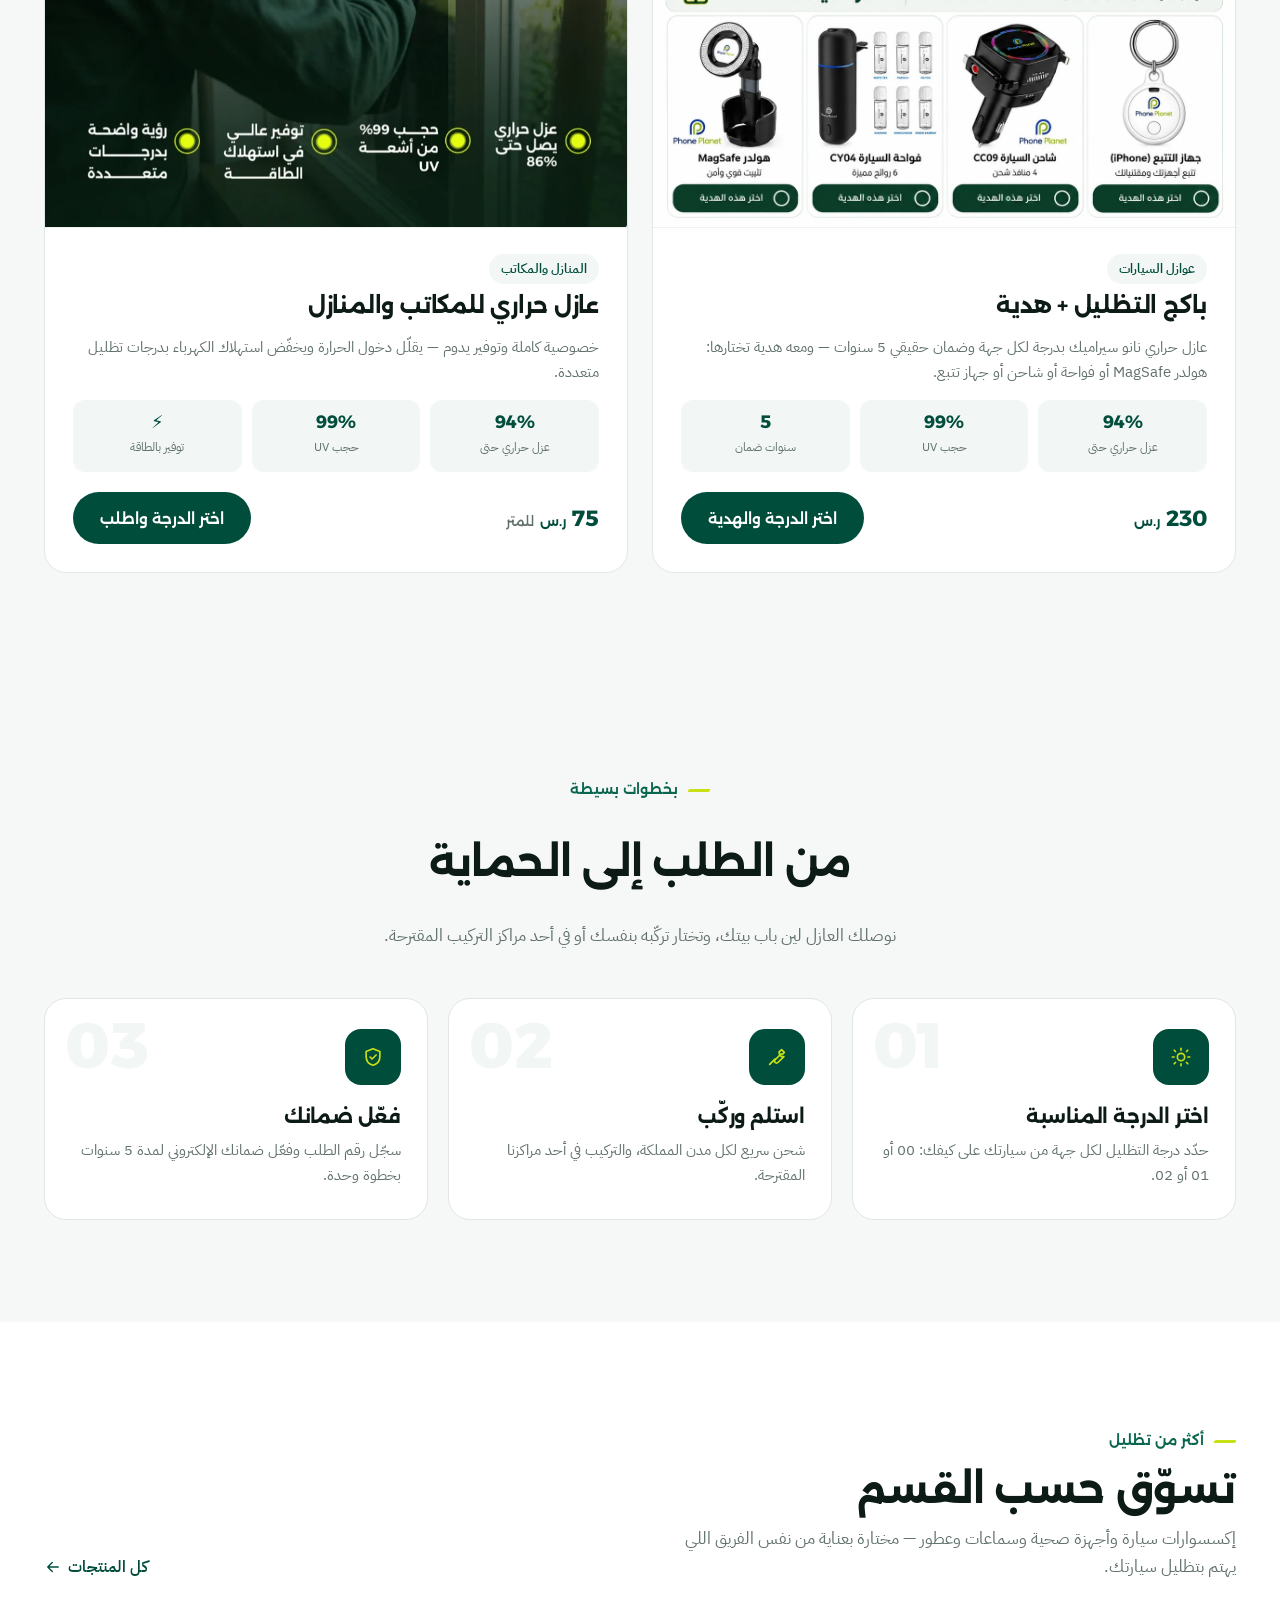
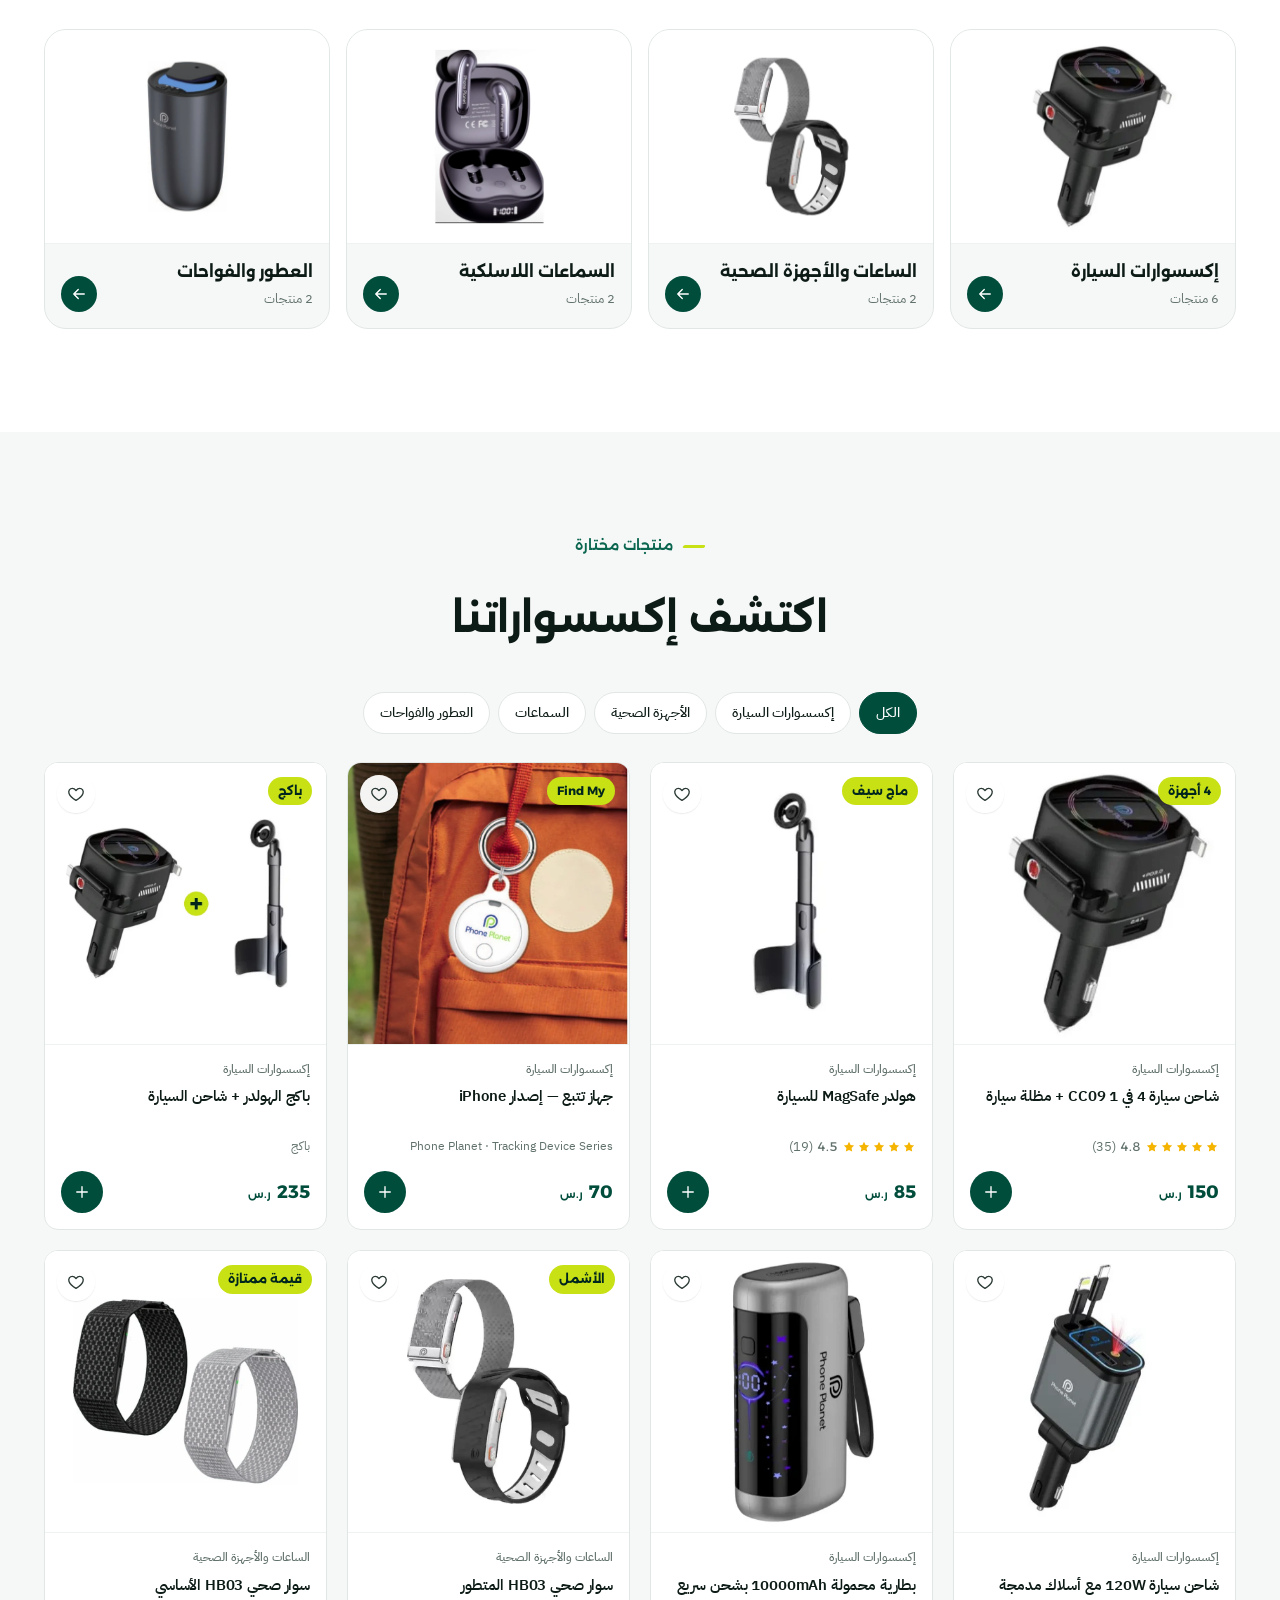
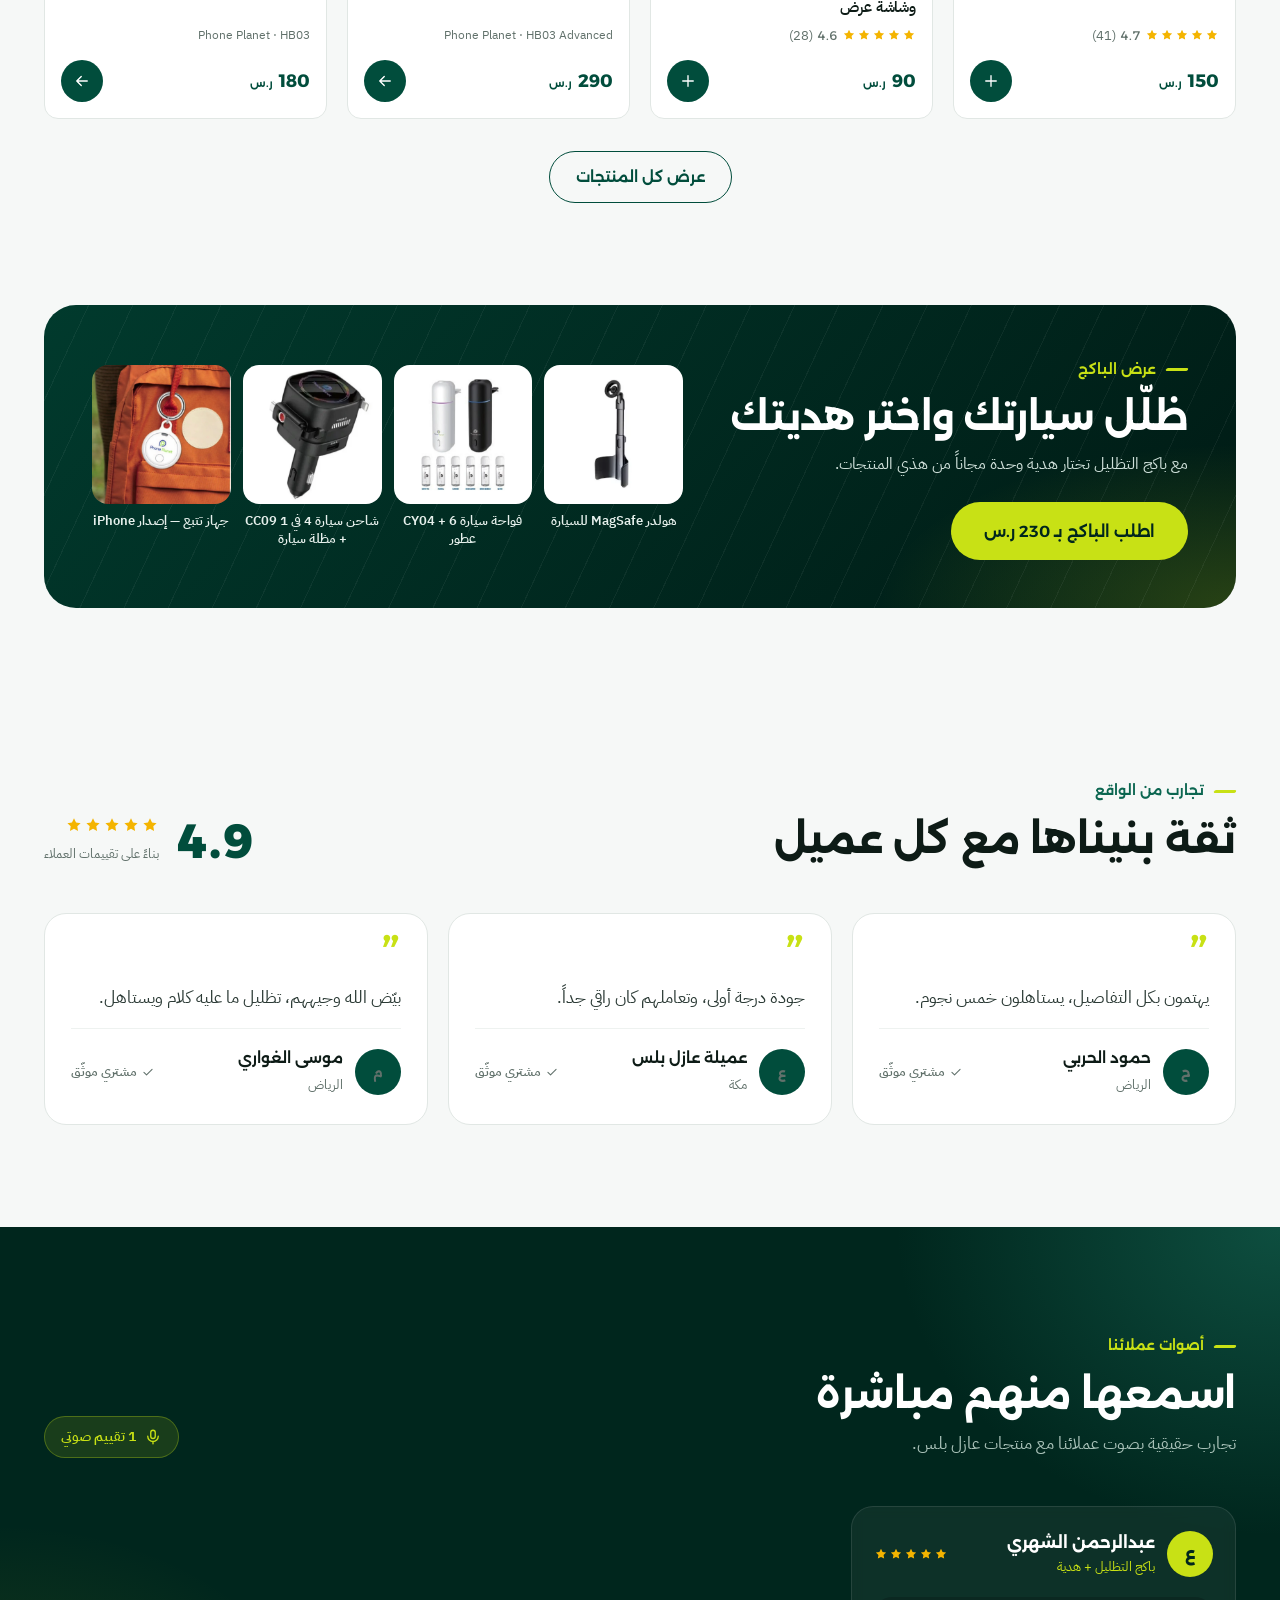
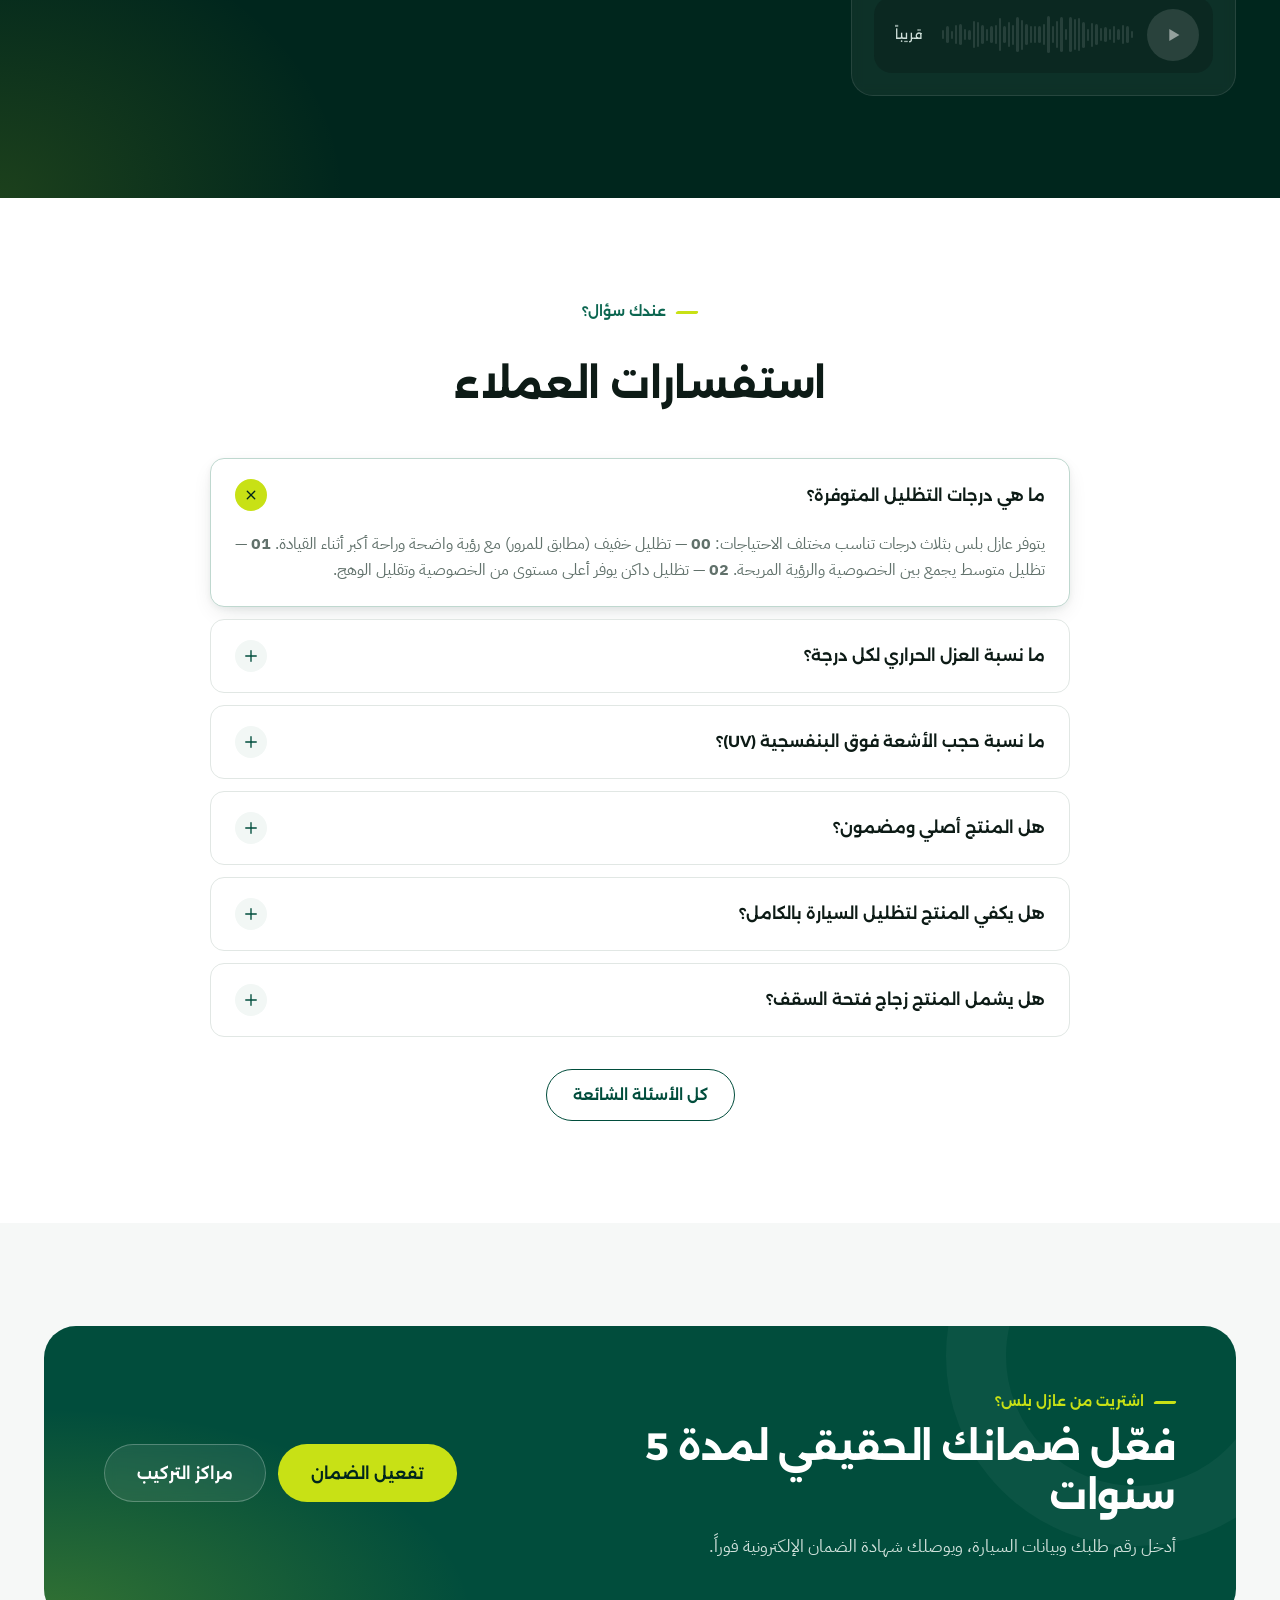
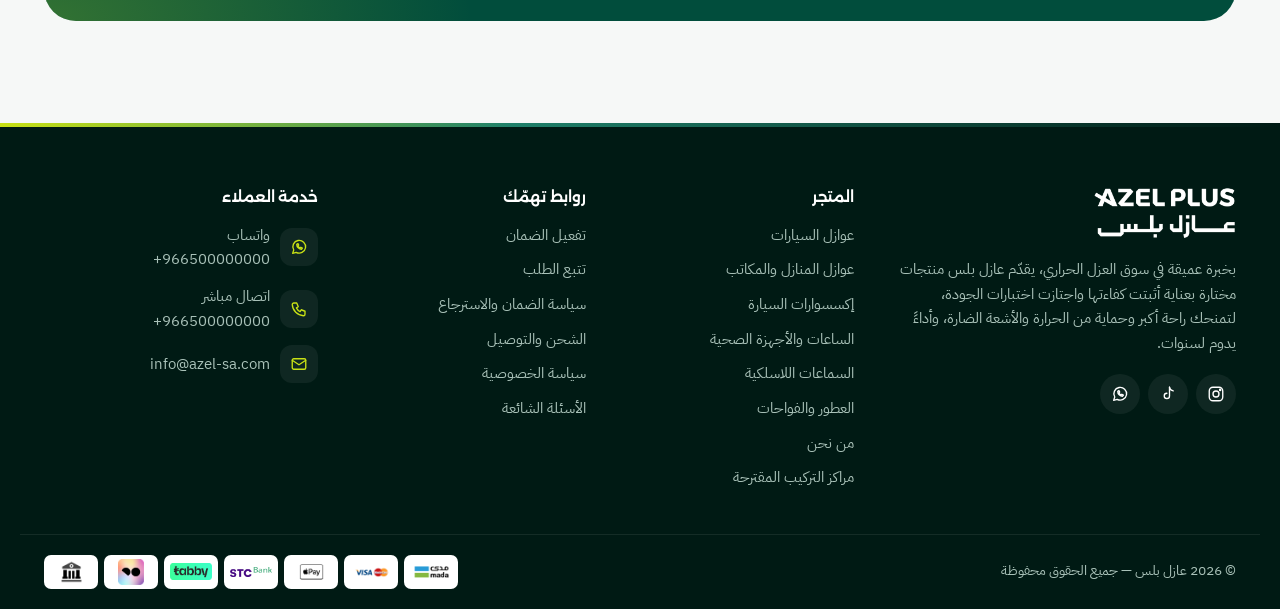
==== commit ce8cdede: "Home: show the tint bundle artwork on the featured card Square card media so both featured images sh" ====
--- a/index.html
+++ b/index.html
@@ -10,7 +10,7 @@
   <link rel="preconnect" href="https://fonts.googleapis.com">
   <link rel="preconnect" href="https://fonts.gstatic.com" crossorigin>
   <link href="https://fonts.googleapis.com/css2?family=Alexandria:wght@400;500;600;700;800&family=IBM+Plex+Sans+Arabic:wght@400;500;600;700&display=swap" rel="stylesheet">
-  <link rel="stylesheet" href="assets/css/style.css?v=19">
+  <link rel="stylesheet" href="assets/css/style.css?v=22">
 </head>
 <body>
 <div id="site-header"></div>
@@ -73,8 +73,7 @@
       </div>
       <div class="feature-grid">
         <article class="feature-card reveal">
-          <span class="badge">+ هدية مجاناً</span>
-          <a href="product.html?id=car-film" class="feature-media"><img src="assets/img/product-car.webp" alt="عازل حراري للسيارات" loading="lazy"></a>
+          <a href="product.html?id=car-film" class="feature-media"><img src="assets/img/bundle-tint.webp" alt="باكج التظليل من عازل بلس مع هدية" loading="lazy"></a>
           <div class="feature-body">
             <div>
               <span class="chip">عوازل السيارات</span>
@@ -242,8 +241,8 @@
 </main>
 
 <div id="site-footer"></div>
-<script src="assets/js/main.js?v=19"></script>
-<script src="assets/js/faq.js?v=19"></script>
+<script src="assets/js/main.js?v=22"></script>
+<script src="assets/js/faq.js?v=22"></script>
 <script>
   document.addEventListener("theme:ready", () => {
     renderFaq(document.getElementById("home-faq"), FAQ.slice(0, 6));
--- a/assets/css/style.css
+++ b/assets/css/style.css
@@ -366,7 +366,7 @@
   transition: transform .35s var(--ease), box-shadow .35s;
 }
 .feature-card:hover { transform: translateY(-4px); box-shadow: var(--shadow-lg); }
-.feature-media { aspect-ratio: 4 / 3; overflow: hidden; background: var(--green-900); }
+.feature-media { aspect-ratio: 1 / 1; overflow: hidden; background: #fff; border-bottom: 1px solid var(--line-2); }
 .feature-media img { width: 100%; height: 100%; object-fit: cover; transition: transform .8s var(--ease); }
 .feature-card:hover .feature-media img { transform: scale(1.04); }
 .feature-body { padding: 26px 28px 28px; display: flex; flex-direction: column; gap: 14px; }
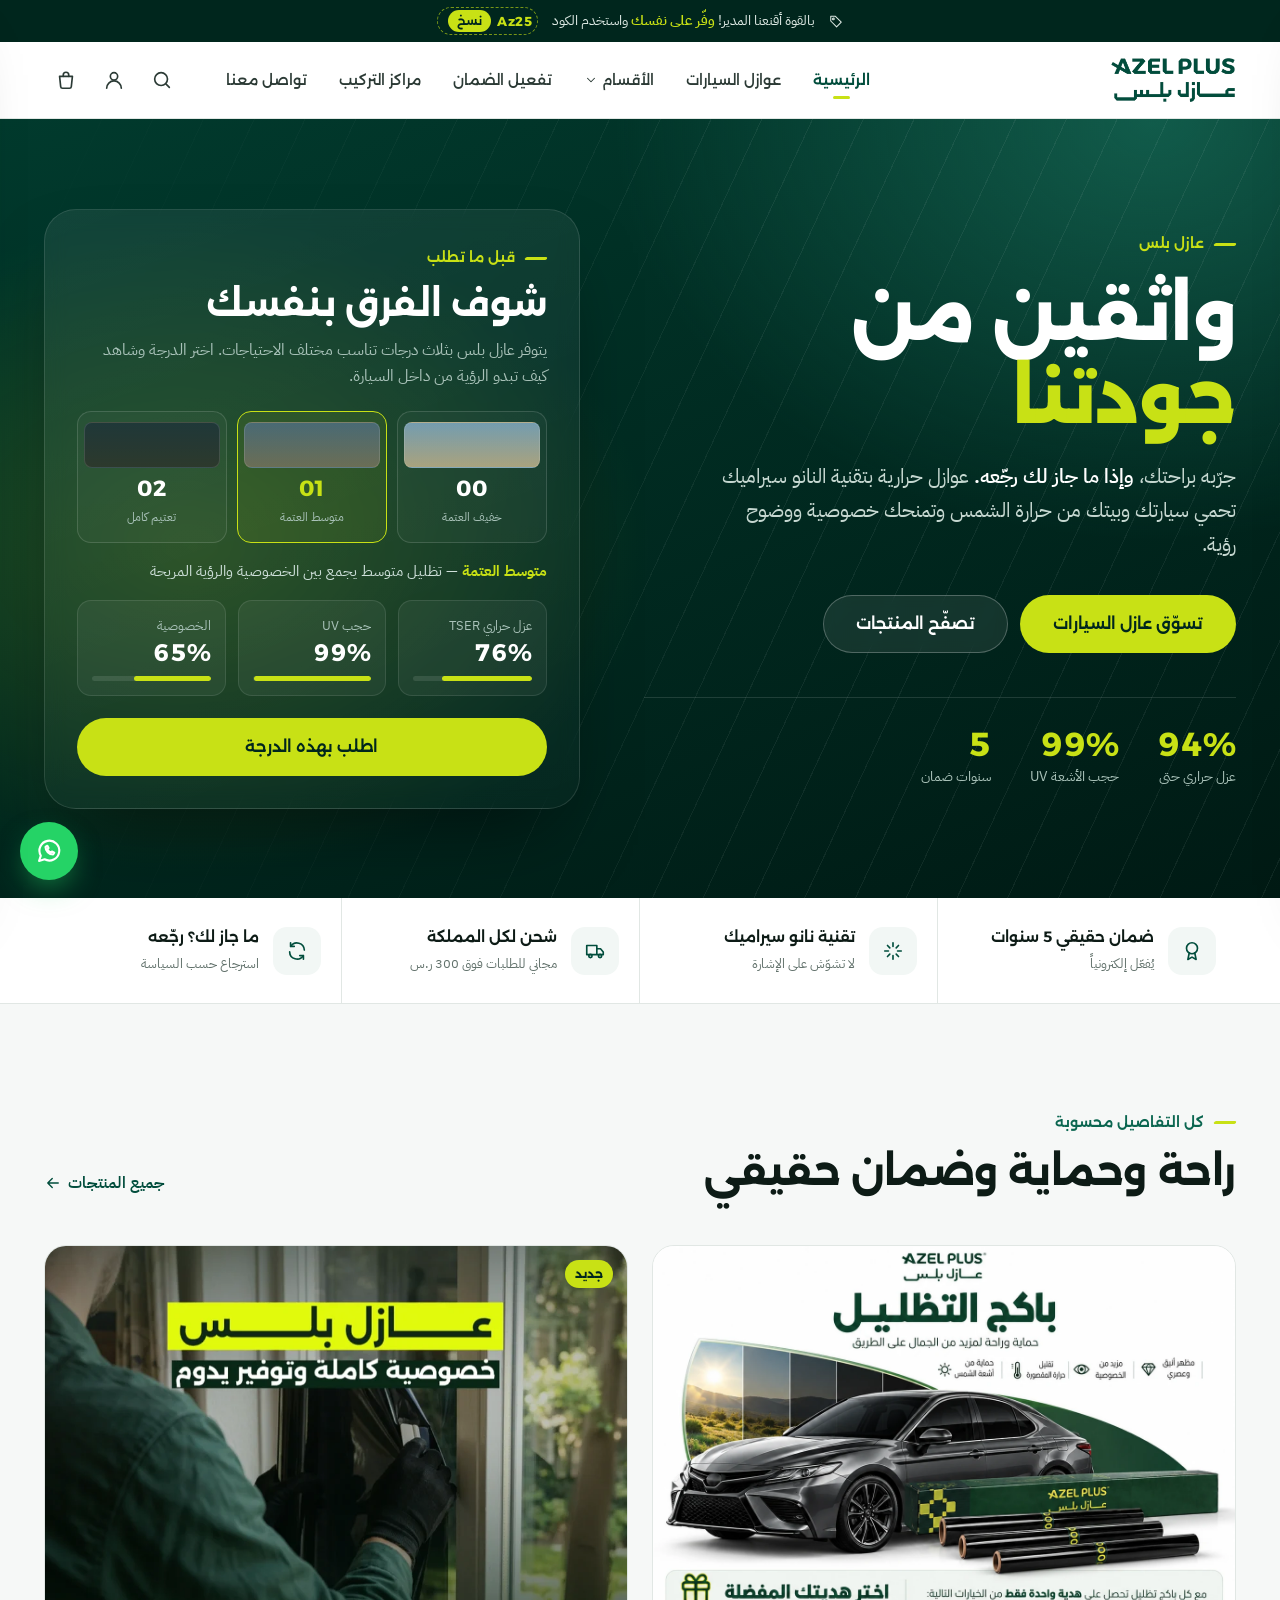
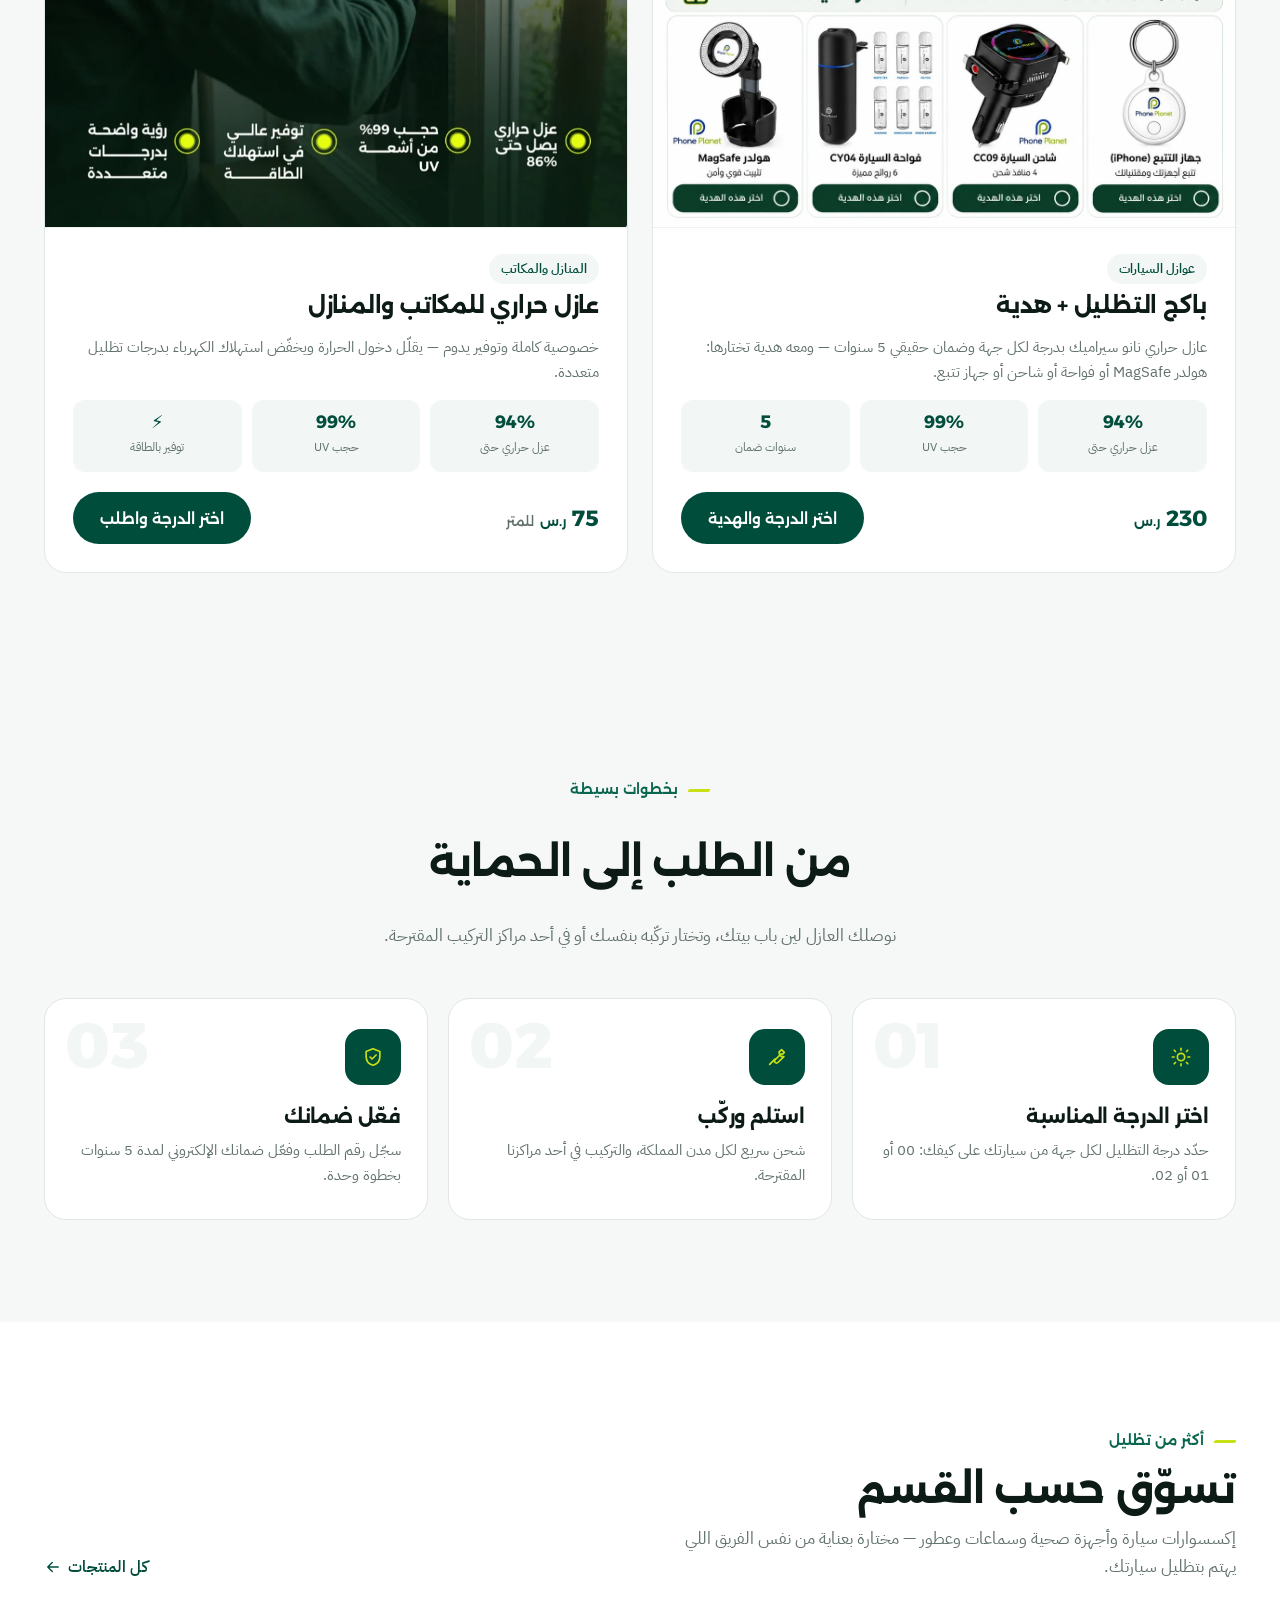
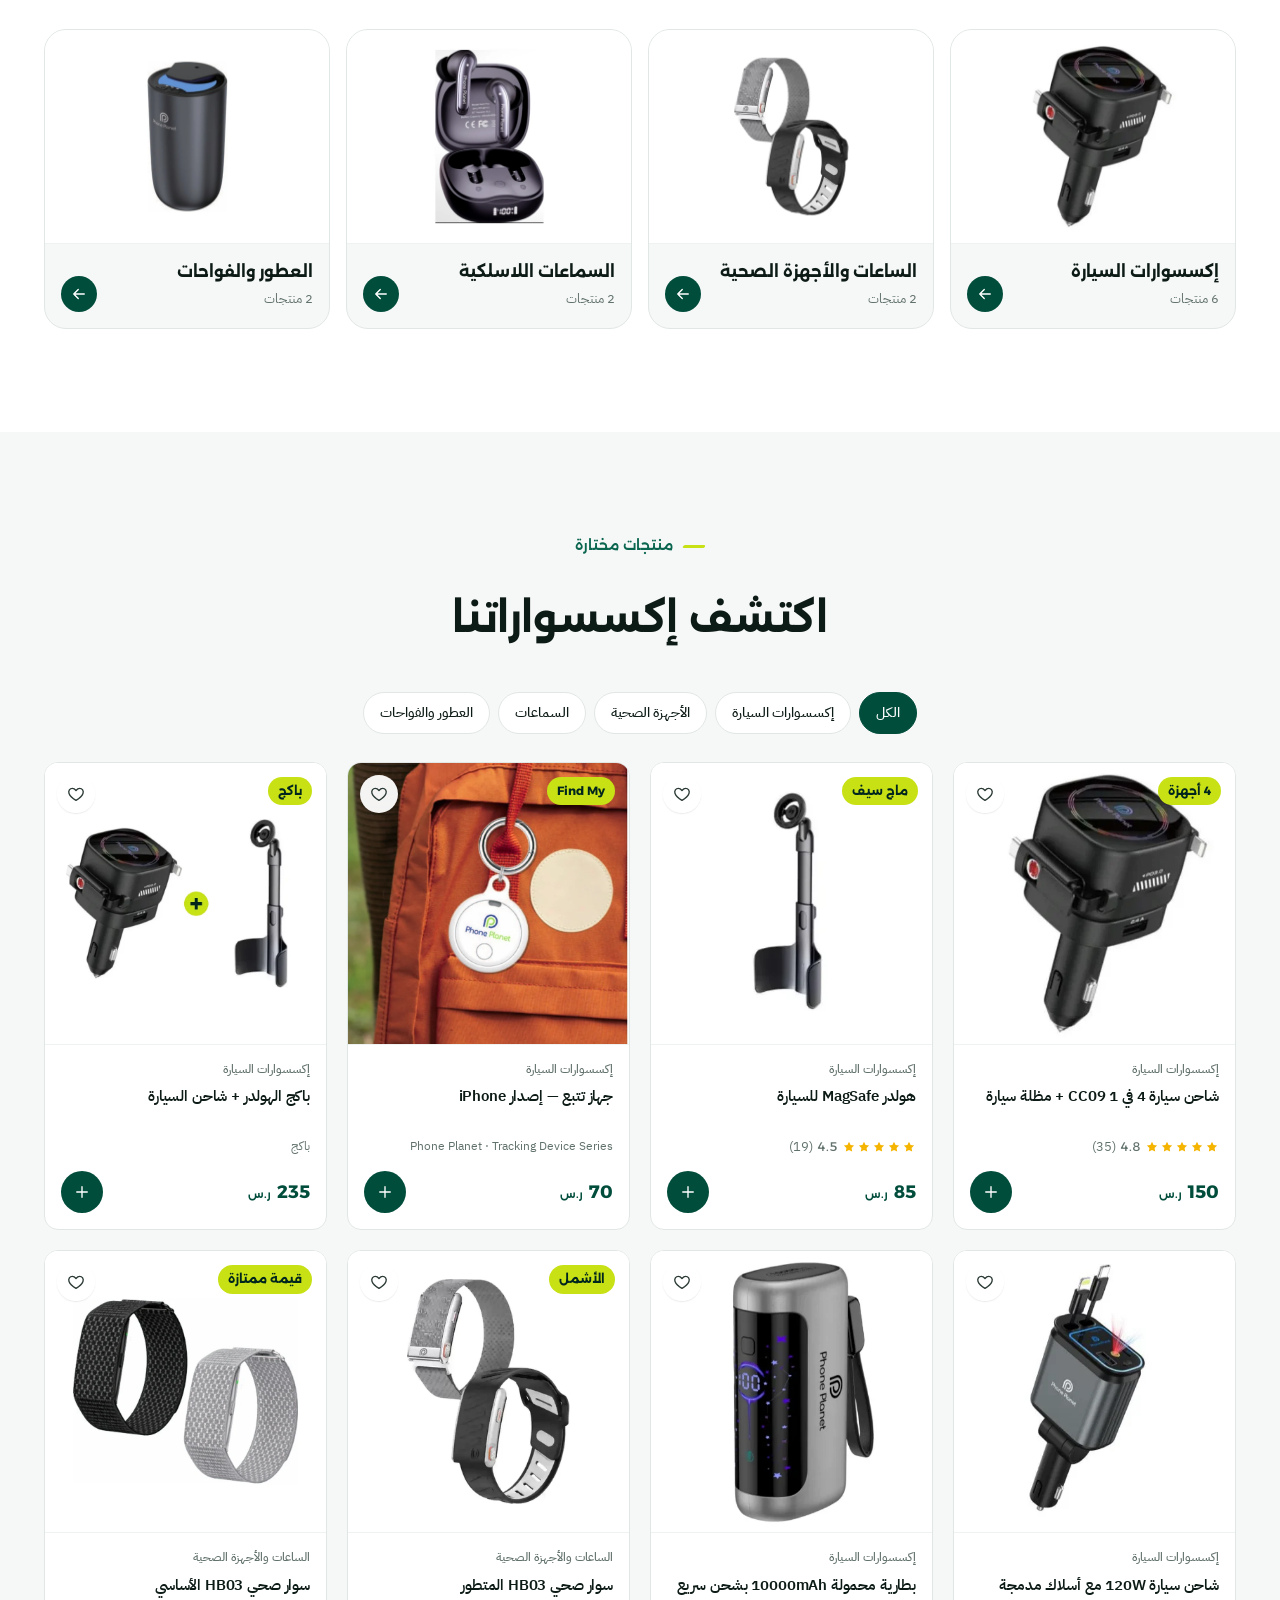
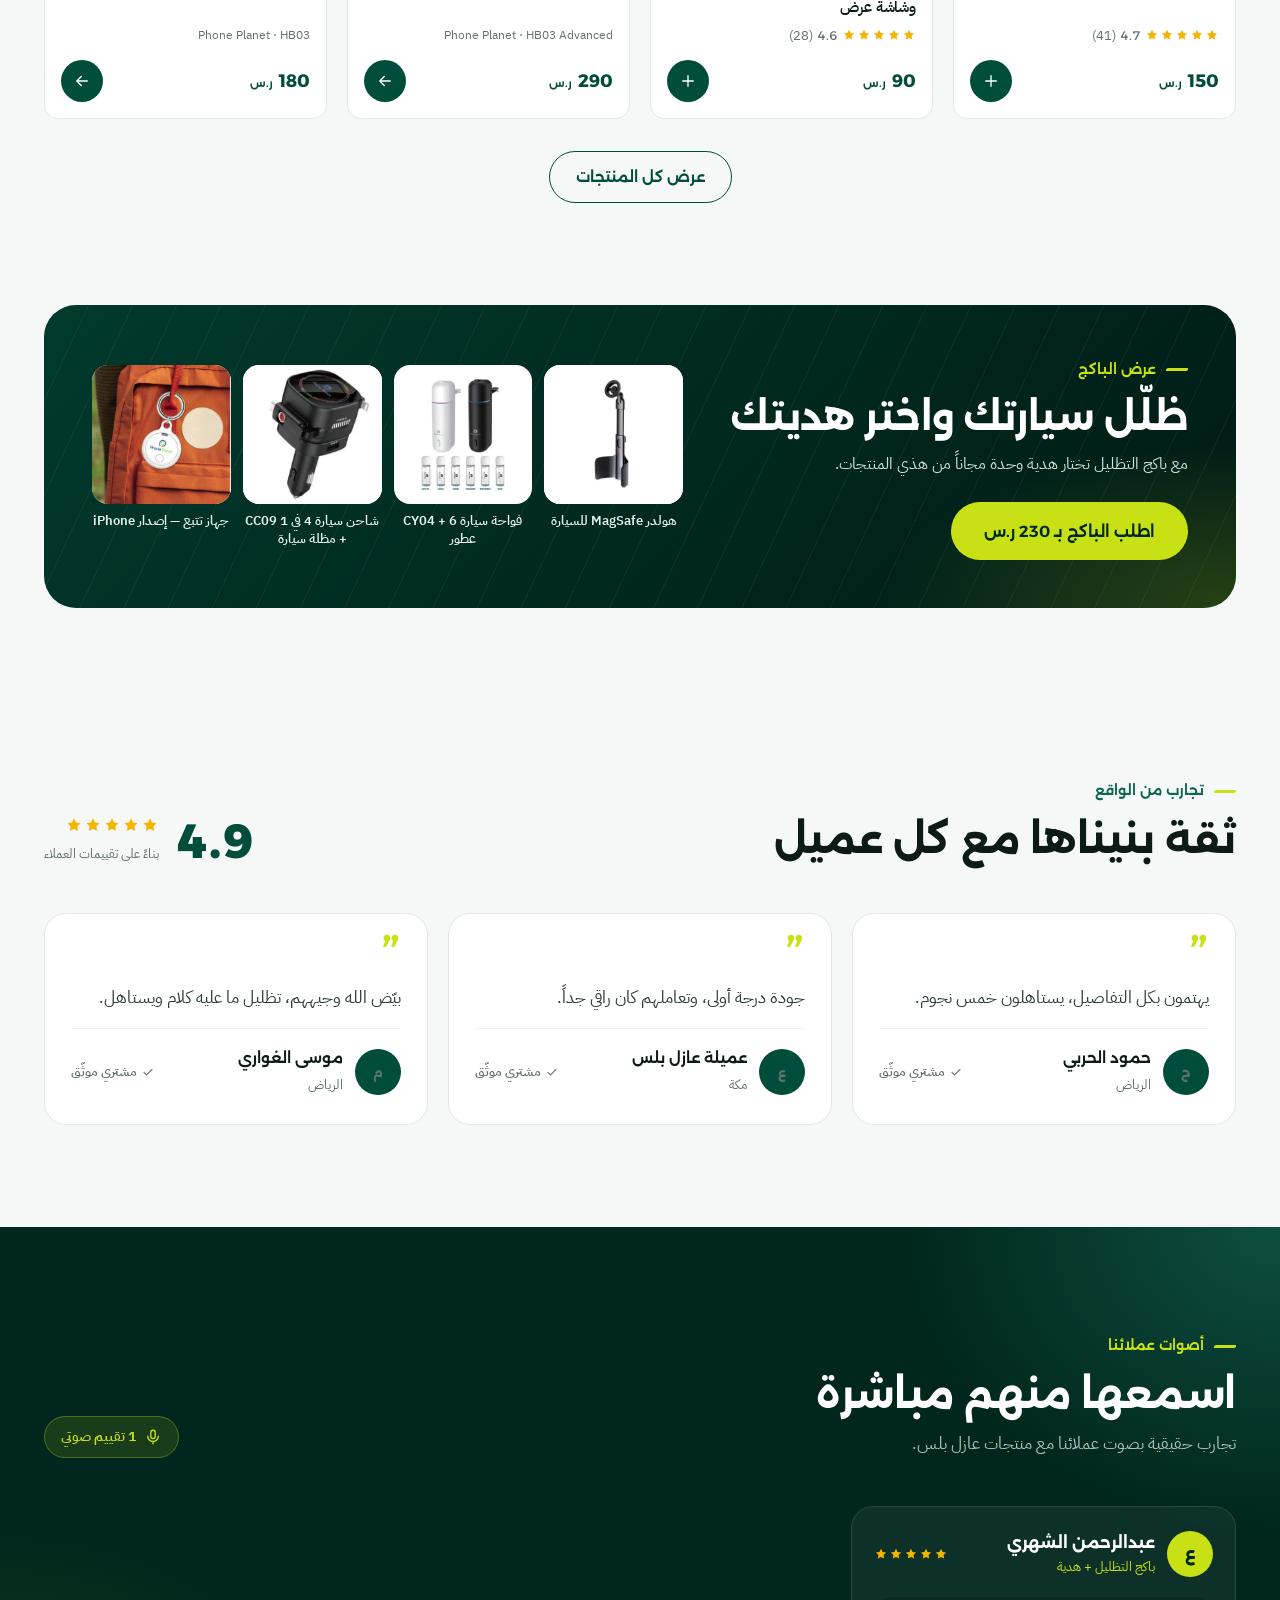
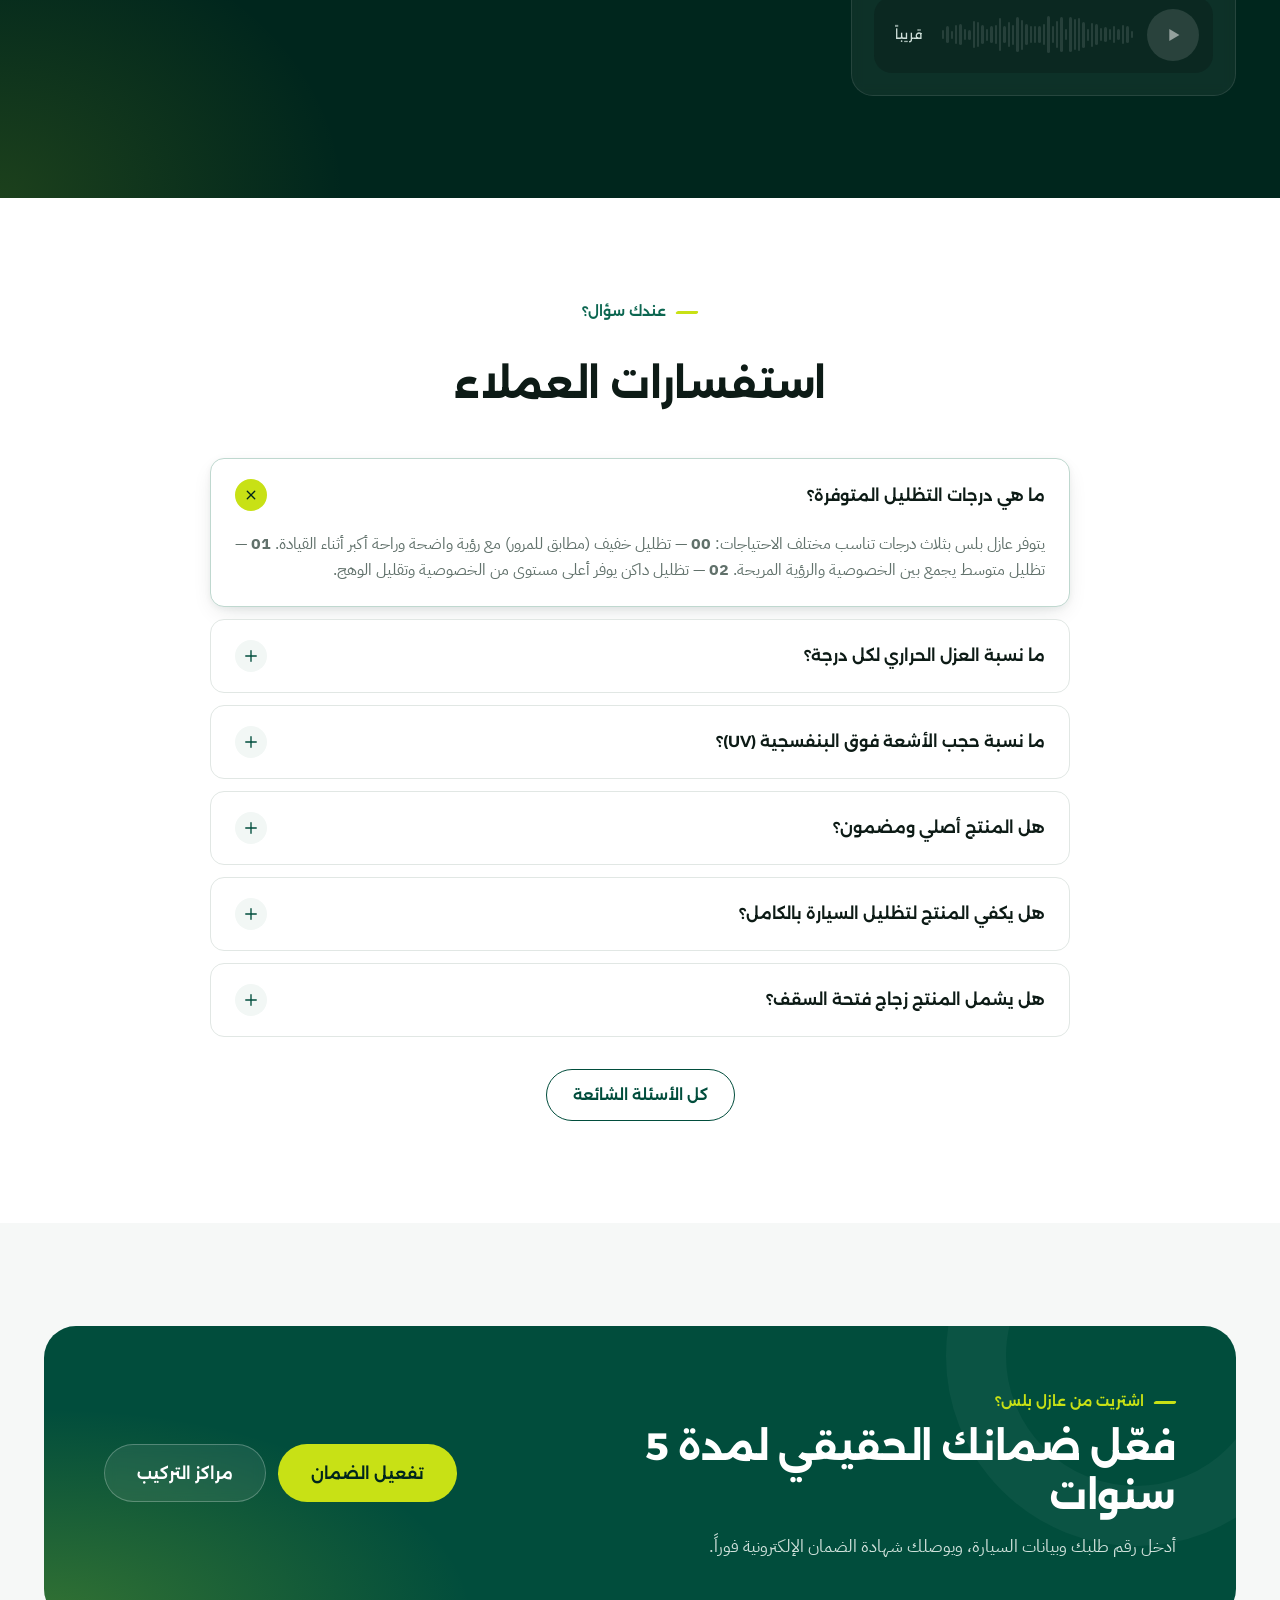
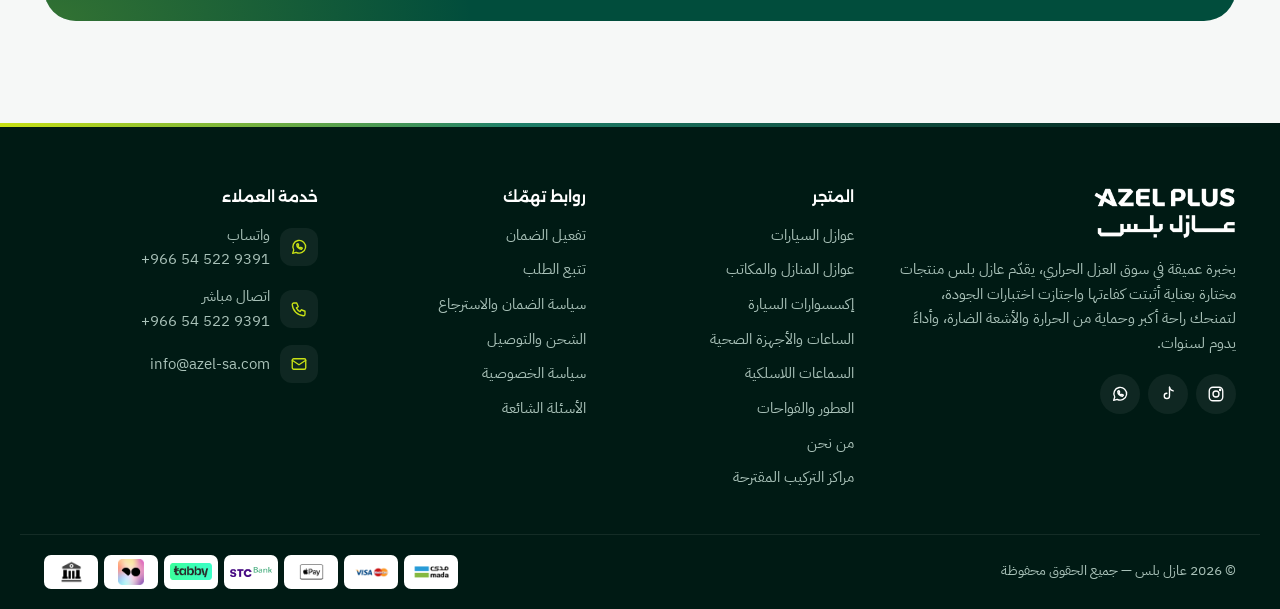
==== commit cf5a81f4: "Set store phone and WhatsApp number" ====
--- a/index.html
+++ b/index.html
@@ -6,11 +6,14 @@
   <title>عازل بلس | عازل حراري وتظليل سيارات ضد حرارة الشمس</title>
   <meta name="description" content="عازل بلس — عوازل حرارية بتقنية النانو سيراميك للسيارات والمنازل والمكاتب، حجب 99% من الأشعة فوق البنفسجية وضمان حقيقي 5 سنوات.">
   <meta name="theme-color" content="#014D3C">
-  <link rel="icon" href="assets/img/logo.webp">
+  <link rel="icon" href="assets/img/favicon/favicon.ico" sizes="any">
+  <link rel="icon" type="image/png" sizes="32x32" href="assets/img/favicon/favicon-32.png">
+  <link rel="icon" type="image/png" sizes="192x192" href="assets/img/favicon/favicon-192.png">
+  <link rel="apple-touch-icon" href="assets/img/favicon/apple-touch-icon.png">
   <link rel="preconnect" href="https://fonts.googleapis.com">
   <link rel="preconnect" href="https://fonts.gstatic.com" crossorigin>
   <link href="https://fonts.googleapis.com/css2?family=Alexandria:wght@400;500;600;700;800&family=IBM+Plex+Sans+Arabic:wght@400;500;600;700&display=swap" rel="stylesheet">
-  <link rel="stylesheet" href="assets/css/style.css?v=22">
+  <link rel="stylesheet" href="assets/css/style.css?v=23">
 </head>
 <body>
 <div id="site-header"></div>
@@ -241,8 +244,8 @@
 </main>
 
 <div id="site-footer"></div>
-<script src="assets/js/main.js?v=22"></script>
-<script src="assets/js/faq.js?v=22"></script>
+<script src="assets/js/main.js?v=23"></script>
+<script src="assets/js/faq.js?v=23"></script>
 <script>
   document.addEventListener("theme:ready", () => {
     renderFaq(document.getElementById("home-faq"), FAQ.slice(0, 6));
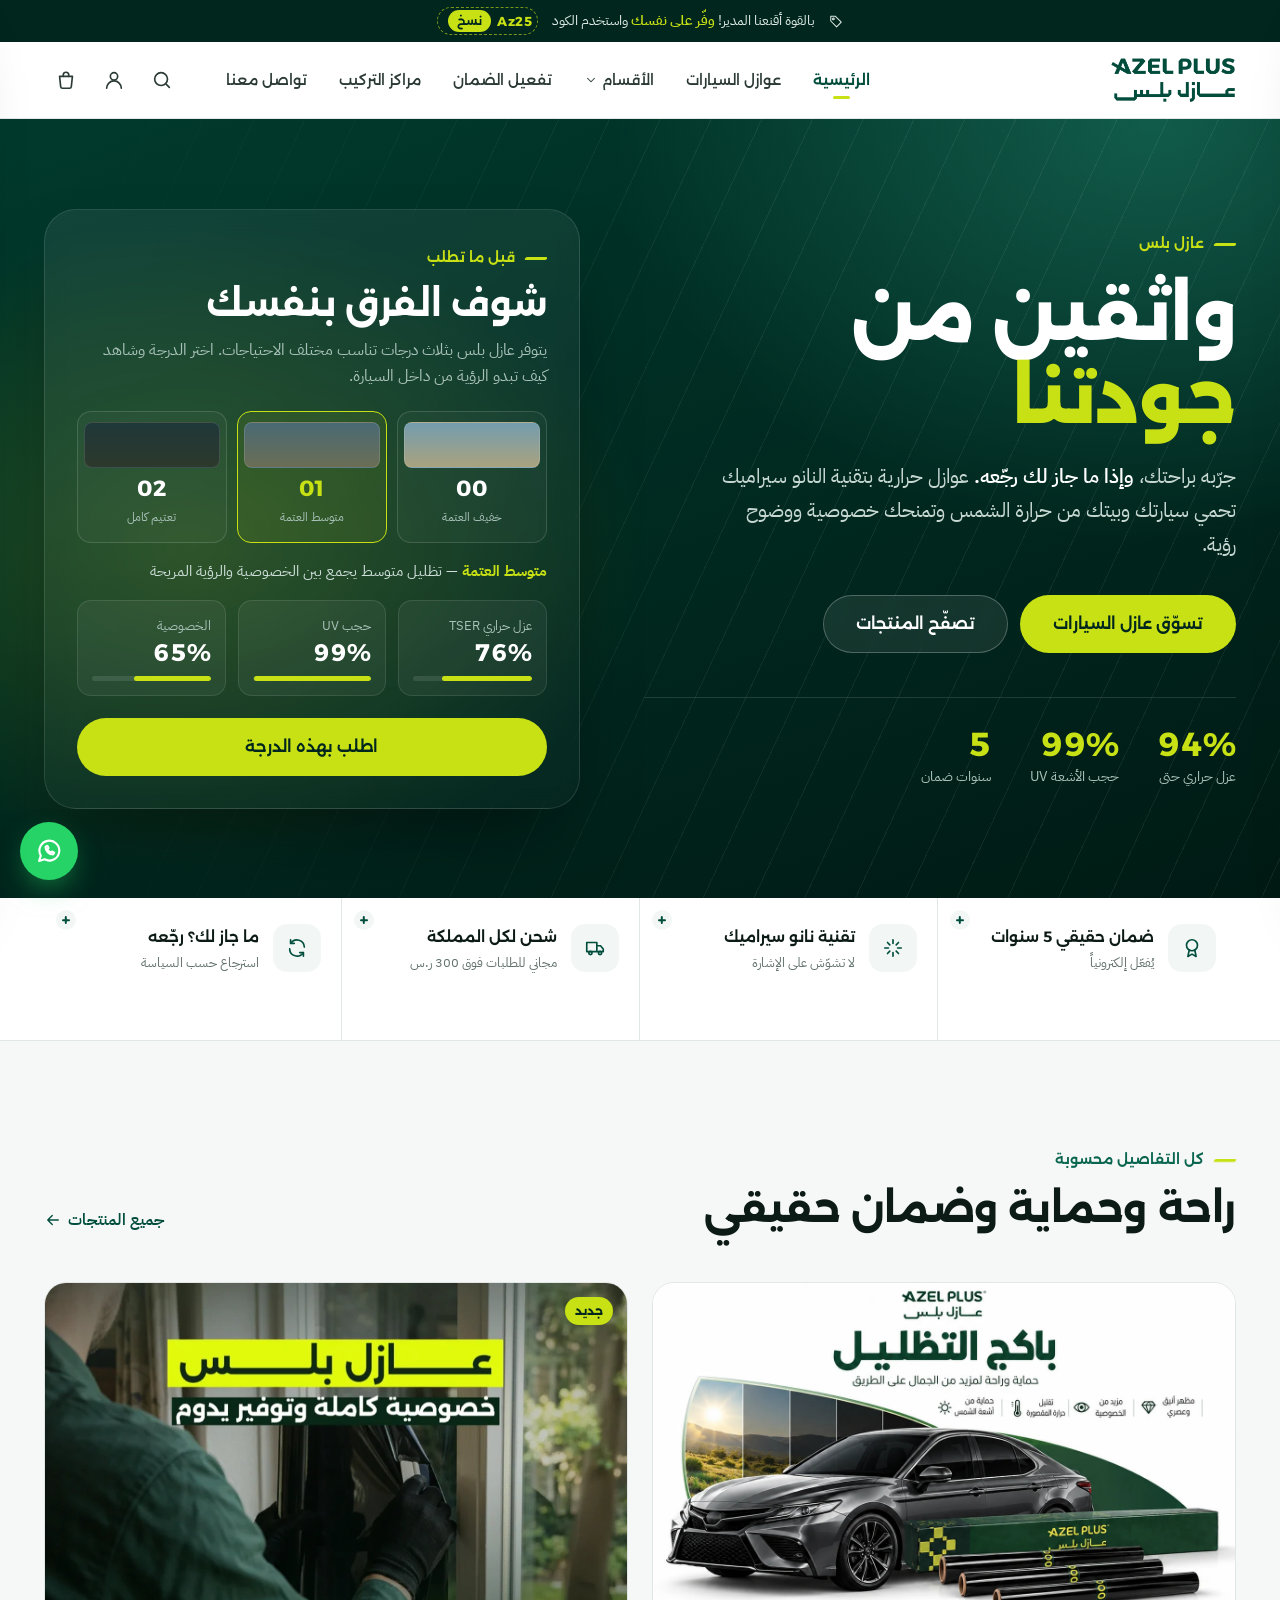
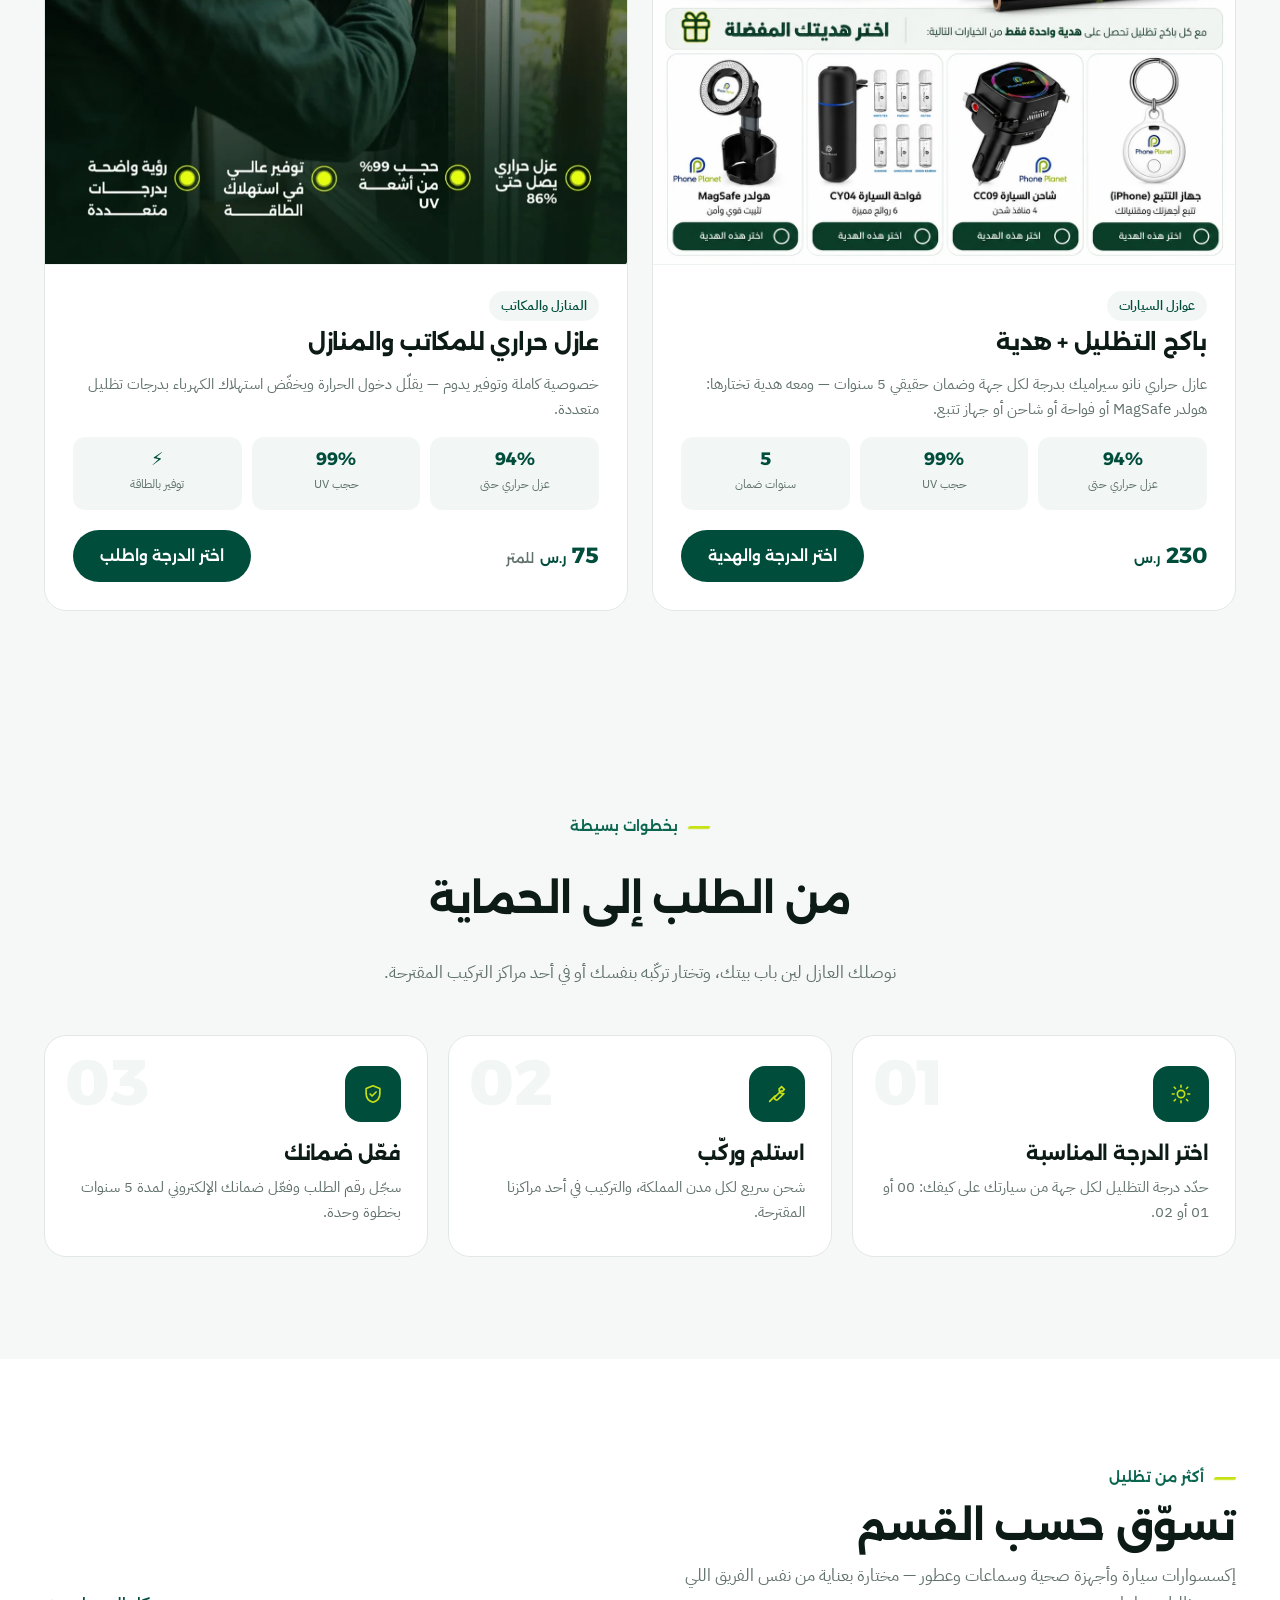
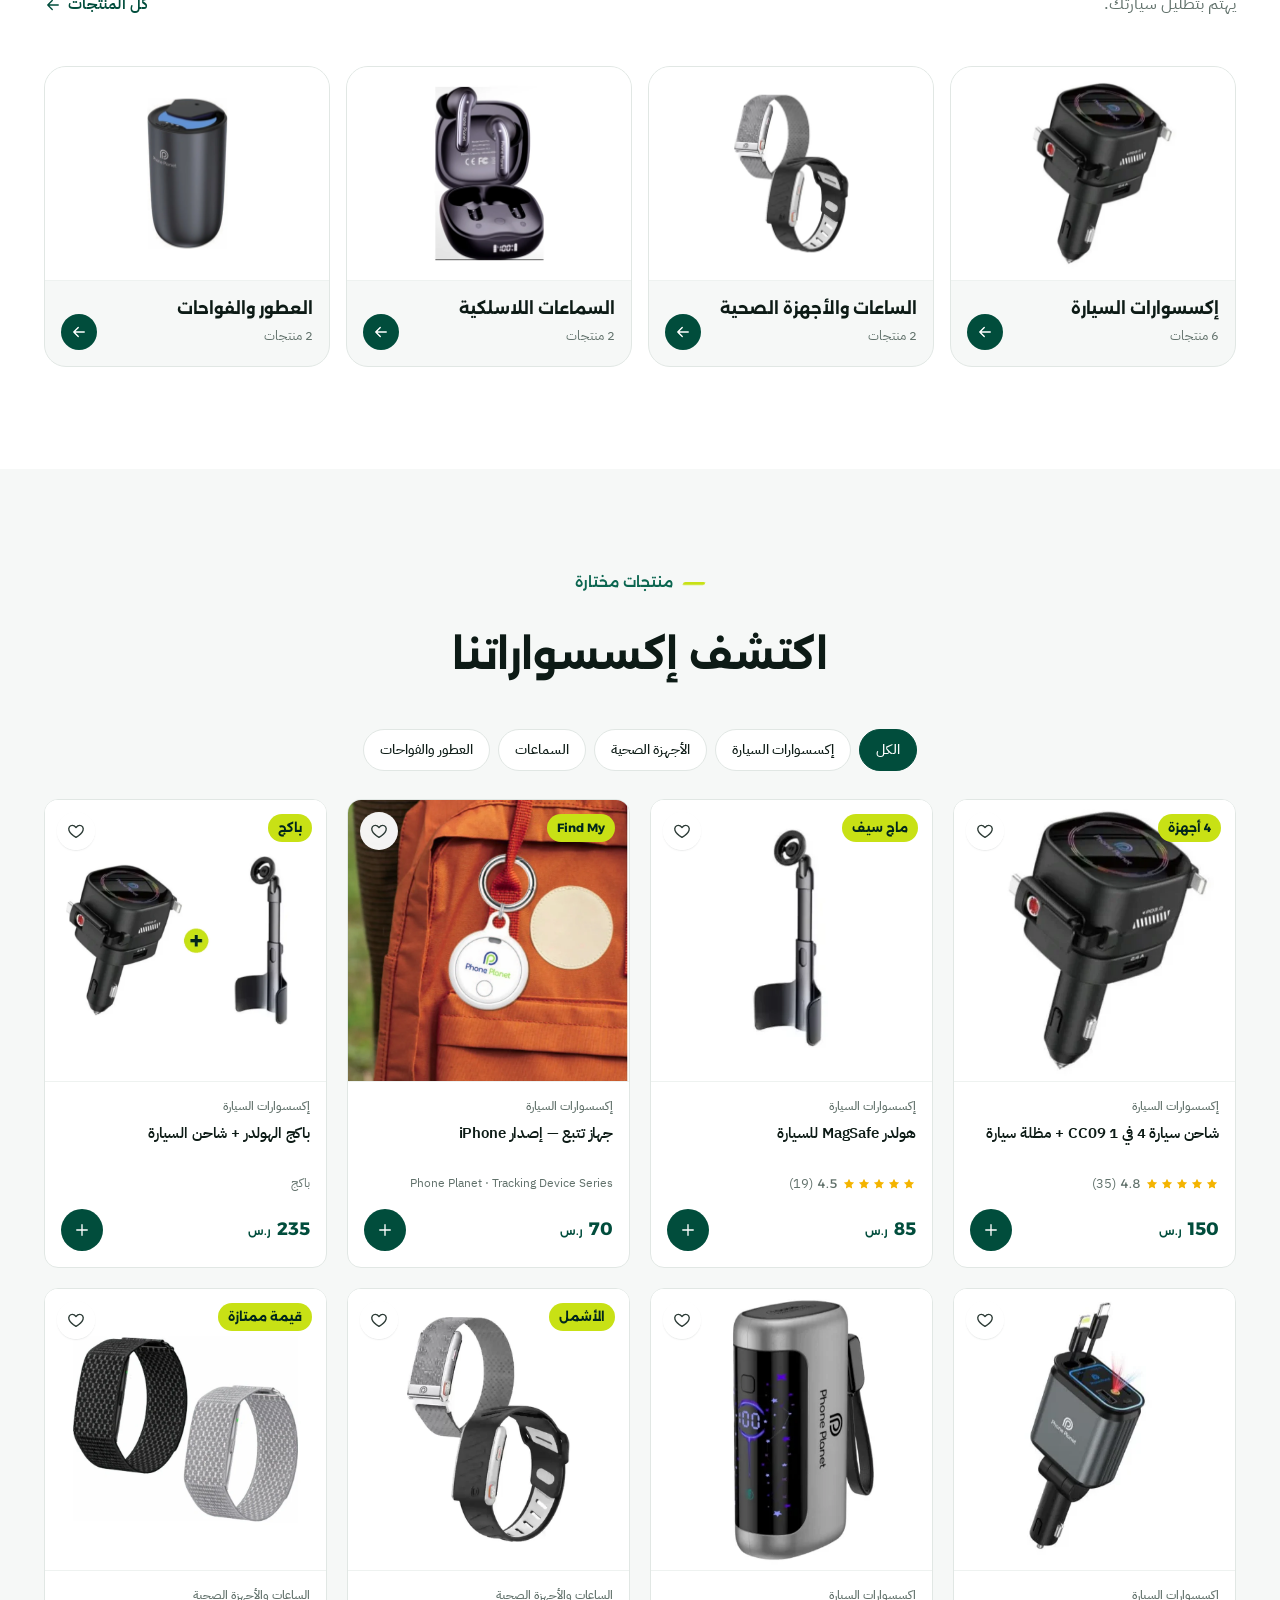
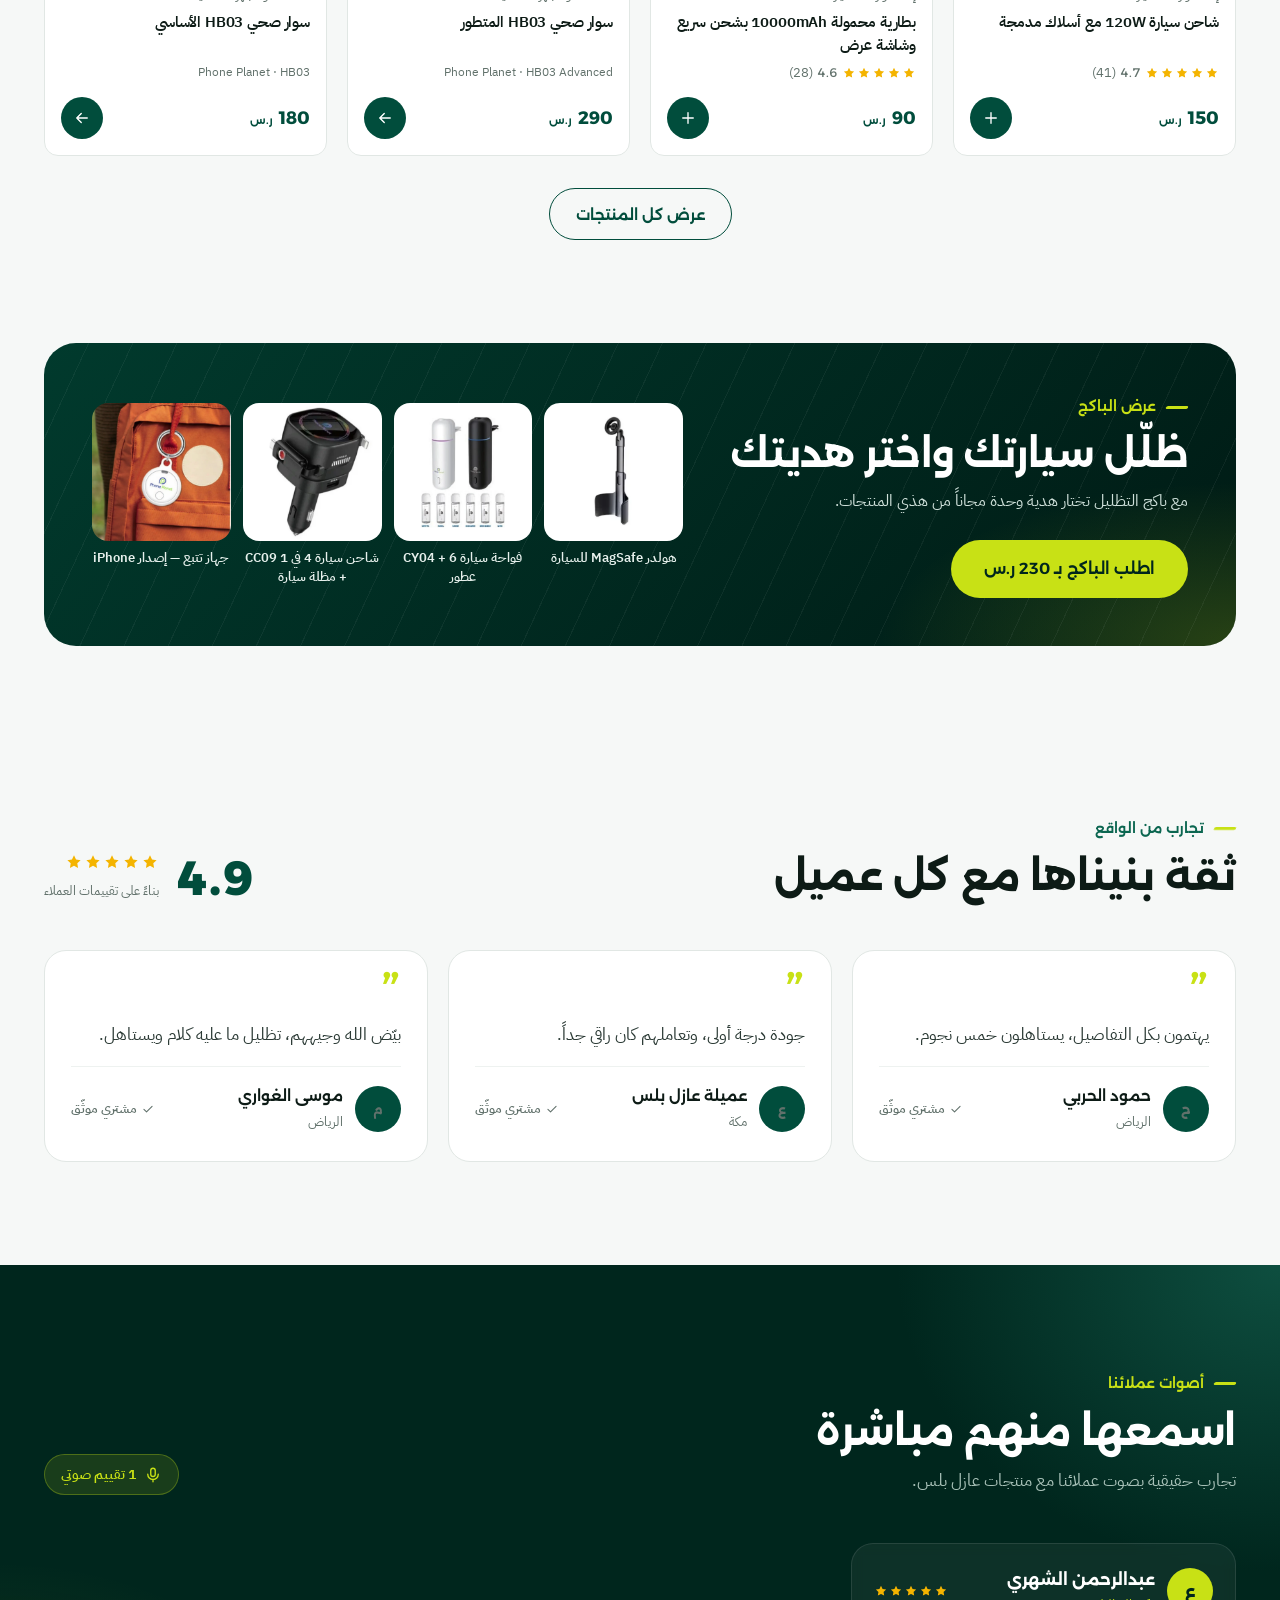
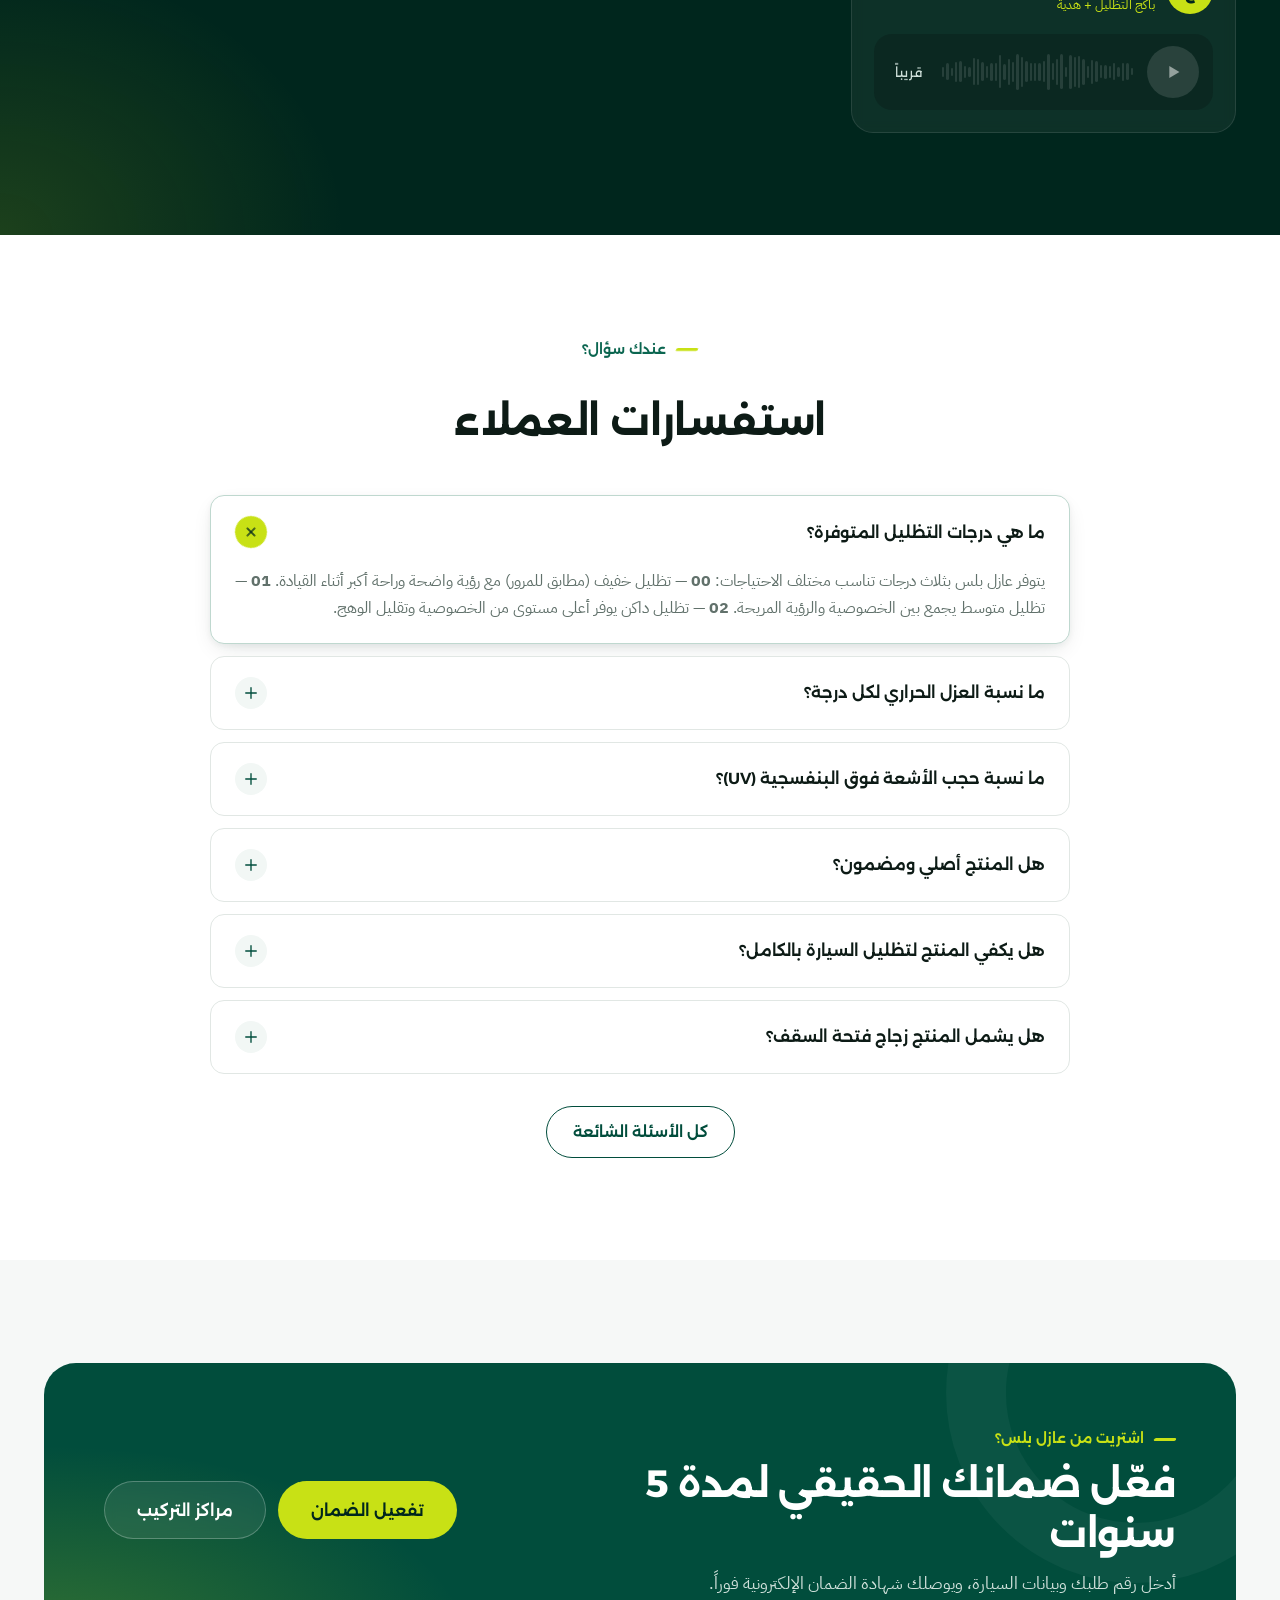
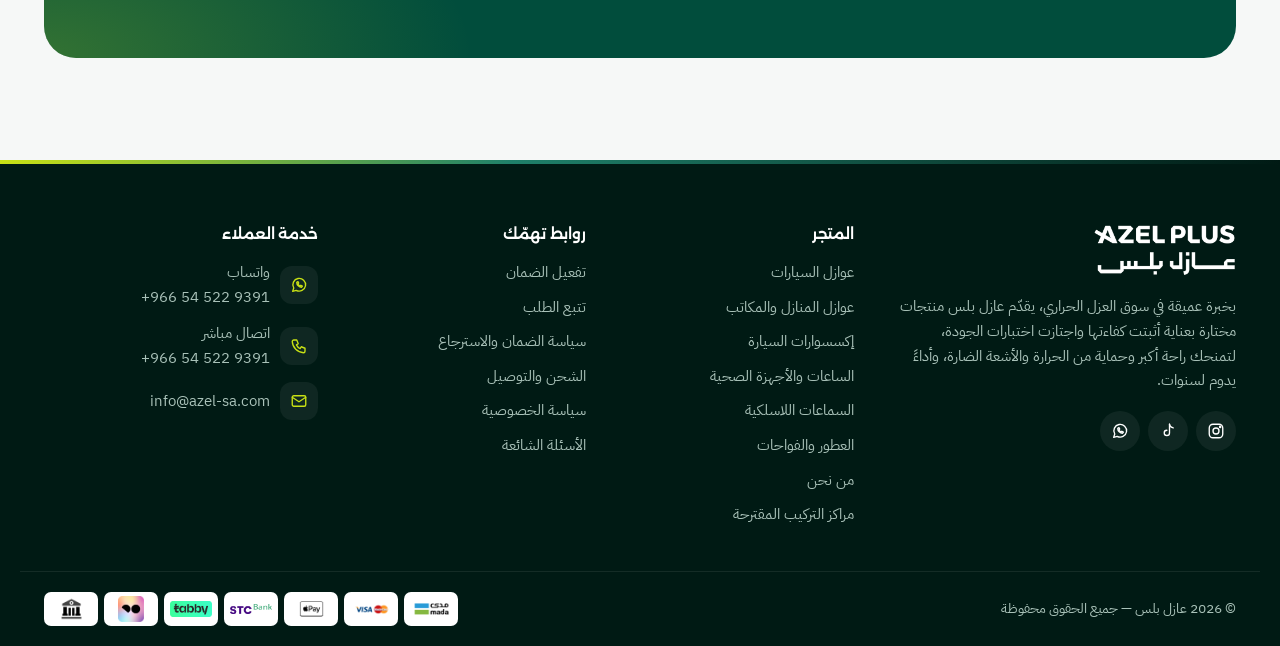
==== commit 83c6e795: "Interactive trust strip, new rolls image, single-image gallery - Trust items reveal details on hover" ====
--- a/index.html
+++ b/index.html
@@ -13,7 +13,7 @@
   <link rel="preconnect" href="https://fonts.googleapis.com">
   <link rel="preconnect" href="https://fonts.gstatic.com" crossorigin>
   <link href="https://fonts.googleapis.com/css2?family=Alexandria:wght@400;500;600;700;800&family=IBM+Plex+Sans+Arabic:wght@400;500;600;700&display=swap" rel="stylesheet">
-  <link rel="stylesheet" href="assets/css/style.css?v=23">
+  <link rel="stylesheet" href="assets/css/style.css?v=25">
 </head>
 <body>
 <div id="site-header"></div>
@@ -54,13 +54,41 @@
     </div>
   </section>
 
-  <!-- TRUST -->
+  <!-- TRUST (hover / tap to reveal details) -->
   <section class="trust">
     <div class="container trust-grid">
-      <div class="trust-item"><span class="ico" data-i="award"></span><div><b>ضمان حقيقي 5 سنوات</b><span>يُفعّل إلكترونياً</span></div></div>
-      <div class="trust-item"><span class="ico" data-i="sparkle"></span><div><b>تقنية نانو سيراميك</b><span>لا تشوّش على الإشارة</span></div></div>
-      <div class="trust-item"><span class="ico" data-i="truck"></span><div><b>شحن لكل المملكة</b><span>مجاني للطلبات فوق 300 ر.س</span></div></div>
-      <div class="trust-item"><span class="ico" data-i="refresh"></span><div><b>ما جاز لك؟ رجّعه</b><span>استرجاع حسب السياسة</span></div></div>
+      <div class="trust-item" role="button" tabindex="0" aria-expanded="false" style="--d:0ms">
+        <span class="ico" data-i="award"></span>
+        <div class="ti-text">
+          <b>ضمان حقيقي 5 سنوات</b>
+          <span class="ti-swap"><span class="ti-sub">يُفعّل إلكترونياً</span><span class="ti-more">يغطي التقشّر والفقاعات وتغيّر اللون. فعّله برقم طلبك بعد التركيب — <a href='https://warranty.azel-sa.com/' target='_blank' rel='noopener'>تفعيل الضمان</a></span></span>
+        </div>
+        <span class="ti-plus" aria-hidden="true"></span>
+      </div>
+      <div class="trust-item" role="button" tabindex="0" aria-expanded="false" style="--d:90ms">
+        <span class="ico" data-i="sparkle"></span>
+        <div class="ti-text">
+          <b>تقنية نانو سيراميك</b>
+          <span class="ti-swap"><span class="ti-sub">لا تشوّش على الإشارة</span><span class="ti-more">عزل حراري حتى 94% وحجب 99% من الأشعة فوق البنفسجية، بدون ما يأثر على إشارة الجوال أو الـ GPS.</span></span>
+        </div>
+        <span class="ti-plus" aria-hidden="true"></span>
+      </div>
+      <div class="trust-item" role="button" tabindex="0" aria-expanded="false" style="--d:180ms">
+        <span class="ico" data-i="truck"></span>
+        <div class="ti-text">
+          <b>شحن لكل المملكة</b>
+          <span class="ti-swap"><span class="ti-sub">مجاني للطلبات فوق 300 ر.س</span><span class="ti-more">نوصل طلبك لكل مدن المملكة خلال 2–5 أيام عمل، والشحن مجاني للطلبات فوق 300 ر.س.</span></span>
+        </div>
+        <span class="ti-plus" aria-hidden="true"></span>
+      </div>
+      <div class="trust-item" role="button" tabindex="0" aria-expanded="false" style="--d:270ms">
+        <span class="ico" data-i="refresh"></span>
+        <div class="ti-text">
+          <b>ما جاز لك؟ رجّعه</b>
+          <span class="ti-swap"><span class="ti-sub">استرجاع حسب السياسة</span><span class="ti-more">جرّبه براحتك، وإذا ما جاز لك رجّعه حسب سياسة الاسترجاع — واثقين من جودتنا.</span></span>
+        </div>
+        <span class="ti-plus" aria-hidden="true"></span>
+      </div>
     </div>
   </section>
 
@@ -244,11 +272,22 @@
 </main>
 
 <div id="site-footer"></div>
-<script src="assets/js/main.js?v=23"></script>
-<script src="assets/js/faq.js?v=23"></script>
+<script src="assets/js/main.js?v=25"></script>
+<script src="assets/js/faq.js?v=25"></script>
 <script>
   document.addEventListener("theme:ready", () => {
     renderFaq(document.getElementById("home-faq"), FAQ.slice(0, 6));
+
+    // Trust strip: tap / keyboard toggles details (hover handled in CSS)
+    document.querySelectorAll(".trust-item").forEach(item => {
+      const toggle = () => {
+        const open = !item.classList.contains("open");
+        document.querySelectorAll(".trust-item.open").forEach(o => { o.classList.remove("open"); o.setAttribute("aria-expanded", "false"); });
+        item.classList.toggle("open", open); item.setAttribute("aria-expanded", open);
+      };
+      item.addEventListener("click", e => { if (!e.target.closest("a")) toggle(); });
+      item.addEventListener("keydown", e => { if (e.key === "Enter" || e.key === " ") { e.preventDefault(); toggle(); } });
+    });
 
     // Category tiles (all except tint products already featured above)
     document.getElementById("cat-tiles").innerHTML = CATS.filter(c => !["cars", "homes"].includes(c.id)).map(c => {
--- a/assets/css/style.css
+++ b/assets/css/style.css
@@ -1197,3 +1197,45 @@
 .hero-tint .ht-desc b { color: var(--lime); }
 .hero-tint .tint-stats { margin-top: 16px; }
 .hero-tint > .btn { margin-top: 22px; }
+.gallery.single { grid-template-columns: 1fr; }
+
+/* ---------- Trust strip: interactive reveal ---------- */
+.trust-item { position: relative; cursor: pointer; align-items: flex-start; transition: background .35s var(--ease); outline-offset: -3px; overflow: hidden; }
+.trust-item::after { content: ""; position: absolute; bottom: 0; inset-inline: 0; height: 3px; background: linear-gradient(90deg, var(--lime), var(--green-500)); transform: scaleX(0); transform-origin: right; transition: transform .45s var(--ease); }
+.trust-item .ico { transition: background .35s, color .35s, transform .5s cubic-bezier(.34,1.56,.64,1); }
+.ti-text { flex: 1; min-width: 0; }
+.ti-swap { display: grid; margin-top: 2px; }
+.ti-swap > span { grid-area: 1 / 1; transition: opacity .35s var(--ease), transform .45s var(--ease); }
+.ti-sub { font-size: 13px; color: var(--muted); }
+.ti-more { font-size: 13px; line-height: 1.6; color: var(--ink-2); opacity: 0; transform: translateY(10px); pointer-events: none; }
+.ti-more a { color: var(--green-700); font-weight: 600; text-decoration: underline; text-underline-offset: 3px; }
+.ti-plus { position: absolute; top: 12px; inset-inline-end: 12px; width: 20px; height: 20px; border-radius: 50%; background: var(--green-50); transition: transform .4s var(--ease), background .3s; }
+.ti-plus::before, .ti-plus::after { content: ""; position: absolute; top: 50%; left: 50%; width: 8px; height: 1.6px; border-radius: 2px; background: var(--green-700); transform: translate(-50%, -50%); }
+.ti-plus::after { transform: translate(-50%, -50%) rotate(90deg); }
+
+/* collapsed: keep the swap cell as tall as the longer text so nothing jumps */
+.trust-item.open, .trust-item:focus-visible { background: var(--green-50); }
+.trust-item.open::after, .trust-item:focus-visible::after { transform: scaleX(1); }
+.trust-item.open .ico, .trust-item:focus-visible .ico { background: var(--green-700); color: var(--lime); transform: rotate(-10deg) scale(1.08); }
+.trust-item.open .ti-sub, .trust-item:focus-visible .ti-sub { opacity: 0; transform: translateY(-10px); }
+.trust-item.open .ti-more, .trust-item:focus-visible .ti-more { opacity: 1; transform: none; pointer-events: auto; }
+.trust-item.open .ti-plus, .trust-item:focus-visible .ti-plus { transform: rotate(135deg); background: var(--lime); }
+@media (hover: hover) {
+  .trust-item:hover { background: var(--green-50); }
+  .trust-item:hover::after { transform: scaleX(1); }
+  .trust-item:hover .ico { background: var(--green-700); color: var(--lime); transform: rotate(-10deg) scale(1.08); }
+  .trust-item:hover .ti-sub { opacity: 0; transform: translateY(-10px); }
+  .trust-item:hover .ti-more { opacity: 1; transform: none; pointer-events: auto; }
+  .trust-item:hover .ti-plus { transform: rotate(135deg); background: var(--lime); }
+}
+/* entrance: items rise in one after another */
+@media (prefers-reduced-motion: no-preference) {
+  .trust-item { animation: tiIn .7s var(--ease) both; animation-delay: var(--d, 0ms); }
+  @keyframes tiIn { from { opacity: 0; transform: translateY(14px); } to { opacity: 1; transform: none; } }
+}
+@media (max-width: 520px) {
+  .trust-item { align-items: center; padding: 22px 12px 18px; }
+  .ti-swap { text-align: center; }
+  .ti-more { font-size: 12.5px; }
+}
+.trust-item .ti-more { color: var(--ink-2); }
